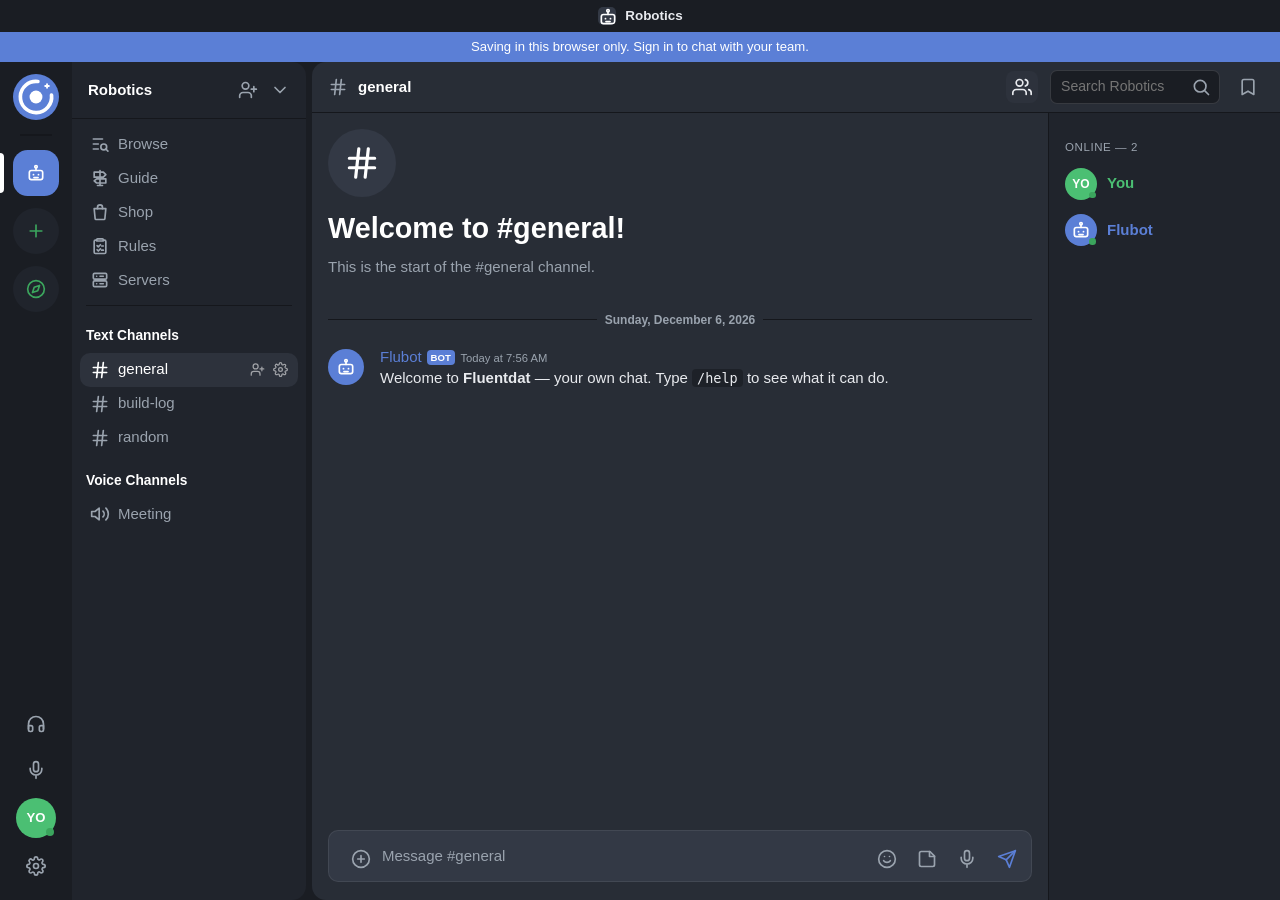
==== index.html @ 1d13f4a4 "Fluentdat: as many ways to sign in as you like (My Account → Ways to sign in: add or remove Discord " ====
<!doctype html>
<html lang="en">
<head>
  <meta charset="utf-8">
  <meta name="viewport" content="width=device-width, initial-scale=1, viewport-fit=cover">
  <title>Fluentdat</title>
  <link rel="icon" href="icons/favicon-32.png" sizes="32x32" type="image/png">
  <link rel="icon" href="icons/logo.svg" type="image/svg+xml">
  <link rel="apple-touch-icon" href="icons/apple-touch-icon.png">
  <meta name="theme-color" content="#1a1d23">
  <meta name="description" content="A chat app I am building, Discord style, on GitHub Pages.">
  <link rel="stylesheet" href="app.css?v=29c192dc">
</head>
<body>
  <button class="banner" id="banner"></button>
  <header class="titlebar" id="titlebar"></header>
  <div class="app" id="app">
    <div class="rail-col" id="rail-col"><nav class="rail" id="rail"></nav></div>
    <aside class="side">
      <div class="side-head" id="side-head">Robotics</div>
      <div class="side-body" id="side-body"></div>
      <div class="vpanel" id="vpanel" hidden></div>
      <div class="me" id="me-panel"></div>
    </aside>
    <section class="main">
      <header class="top" id="top"></header>
      <div class="dropzone" id="drop" hidden></div>
      <div class="main-body" id="main-body">
        <div class="main-col" id="main-col">
          <div class="call" id="call"></div>
          <div class="content" id="content"></div>
          <div class="composer" id="composer">
            <div class="mention-pop" id="mention-pop" hidden></div>
            <div class="format-bar" id="format-bar" hidden></div>
            <div class="reply-bar" id="reply-bar" hidden></div>
            <div class="attach-tray" id="attach-tray" hidden></div>
            <div class="rec-bar" id="rec-bar" hidden></div>
            <div class="box">
              <textarea id="input" rows="1" placeholder="Message"></textarea>
              <button class="tool" id="sticker-btn" title="Stickers &amp; emoji"></button>
              <button class="tool send" id="send-btn" title="Send"></button>
            </div>
          </div>
        </div>
      </div>
    </section>
    <aside class="members" id="members"></aside>
  </div>
  <div id="ring" hidden></div>
  <script type="importmap">{ "imports": {
    "./anim.js": "./anim.js?v=29c192dc",
    "./app.js": "./app.js?v=29c192dc",
    "./backend.js": "./backend.js?v=29c192dc",
    "./badges.js": "./badges.js?v=29c192dc",
    "./calls.js": "./calls.js?v=29c192dc",
    "./color.js": "./color.js?v=29c192dc",
    "./config.js": "./config.js?v=29c192dc",
    "./datbux.js": "./datbux.js?v=29c192dc",
    "./embeds.js": "./embeds.js?v=29c192dc",
    "./emoji-data.js": "./emoji-data.js?v=29c192dc",
    "./format.js": "./format.js?v=29c192dc",
    "./github.js": "./github.js?v=29c192dc",
    "./logo.js": "./logo.js?v=29c192dc",
    "./media.js": "./media.js?v=29c192dc",
    "./namestyle.js": "./namestyle.js?v=29c192dc",
    "./picker.js": "./picker.js?v=29c192dc",
    "./plates.js": "./plates.js?v=29c192dc",
    "./profilekit.js": "./profilekit.js?v=29c192dc",
    "./shop.js": "./shop.js?v=29c192dc",
    "./store.js": "./store.js?v=29c192dc",
    "./supabase.js": "./supabase.js?v=29c192dc",
    "./tags.js": "./tags.js?v=29c192dc",
    "./ui.js": "./ui.js?v=29c192dc"
  } }</script>
  <script type="module" src="app.js?v=29c192dc"></script>
</body>
</html>
---- app.css ----
/* Fluentdat's look: the whole app, and the Customize site (customize.html). Themes change the colours below. */
:root, :root[data-theme="dark"] {
  --rail: #1a1d23; --side: #20242c; --main: #282d36; --input: #333945; --hover: #2d323c;
  --text: #e8eaee; --muted: #9aa3ae; --bright: #ffffff; --accent: #5b7fd6; --accent-text: #fff; --line: #15171c;
}
:root[data-theme="midnight"] { --rail:#05070d; --side:#0a0e18; --main:#0e1320; --input:#182032; --hover:#141c2e; --text:#d7e0f2; --muted:#7d89a6; --bright:#fff; --accent:#6ea8ff; --accent-text:#05070d; --line:#04060b; }
:root[data-theme="ember"] { --rail:#1b1310; --side:#231915; --main:#2c201a; --input:#3a2a22; --hover:#332419; --text:#f3e6dd; --muted:#b59a89; --bright:#fff; --accent:#e8743b; --accent-text:#1b1310; --line:#140d0a; }
:root[data-theme="forest"] { --rail:#0f1713; --side:#15201a; --main:#1b2a21; --input:#26382c; --hover:#203128; --text:#e3efe6; --muted:#8fab98; --bright:#fff; --accent:#4bbf73; --accent-text:#0f1713; --line:#0a110d; }
/* edges made from the text colour, so menus, popouts and cards stand out on any theme (an all-black one too) */
:root { --edge: color-mix(in srgb, var(--text) 14%, transparent); --edge-soft: color-mix(in srgb, var(--text) 8%, transparent); }
:root[data-theme="light"] { --rail:#e4e7ec; --side:#eef1f5; --main:#fff; --input:#eef1f5; --hover:#e7ebf1; --text:#1b1f24; --muted:#5b6470; --bright:#000; --accent:#2f6fed; --accent-text:#fff; --line:#d3d8df; }

* { box-sizing: border-box; }
html, body { height: 100%; }
body { margin: 0; font: 15px/1.5 -apple-system, BlinkMacSystemFont, "Segoe UI", Roboto, sans-serif; background: var(--main); color: var(--text); display: flex; flex-direction: column; height: 100dvh; overflow: hidden; }
[hidden] { display: none !important; }
button { font: inherit; color: inherit; cursor: pointer; border: none; background: none; }
svg.ic { width: 20px; height: 20px; stroke: currentColor; fill: none; stroke-width: 2; stroke-linecap: round; stroke-linejoin: round; display: block; flex: none; }
.app { flex: 1; min-height: 0; display: grid; grid-template-columns: var(--cols, 72px 240px minmax(0, 1fr) 0px); grid-template-rows: minmax(0, 1fr); transition: grid-template-columns .15s ease; }
:root.resizing .app { transition: none; }

/* server rail */
.rail { background: var(--rail); display: flex; flex-direction: column; align-items: center; gap: var(--rail-gap, 12px); padding: 12px 0; overflow-y: auto; }
.rail::-webkit-scrollbar { width: 0; }
.srv { position: relative; width: var(--srv, 46px); height: var(--srv, 46px); border-radius: 15px; background: var(--side); display: grid; place-items: center; overflow: hidden; color: var(--text); font-weight: 700; transition: border-radius .15s, background .15s, color .15s; }
.srv:hover, .srv.on { border-radius: 14px; background: var(--accent); color: var(--accent-text); }
.srv img { width: 100%; height: 100%; object-fit: cover; }
.srv.add, .srv.home { color: var(--muted); background: var(--side); }
.srv.add:hover { background: var(--hover); color: var(--accent); border-radius: 15px; }
.rail hr { width: 32px; border: none; border-top: 2px solid var(--line); margin: 2px 0; }

/* sidebar */
.side { background: var(--side); display: flex; flex-direction: column; min-width: 0; min-height: 0; overflow: hidden; }
.side-head { padding: 14px 16px; font-weight: 700; color: var(--bright); border-bottom: 1px solid var(--line); display: flex; align-items: center; gap: 8px; cursor: default; min-height: var(--top-h, 51px); }
.side-head .drop { margin-left: auto; color: var(--muted); display: grid; place-items: center; }
.side-head.btn-like { cursor: pointer; }
.side-head.btn-like:hover { background: var(--hover); }
.side-body { flex: 1; overflow-y: auto; padding: 8px; }
.cat { font-size: .72rem; text-transform: uppercase; letter-spacing: .05em; color: var(--muted); padding: 14px 6px 4px; display: flex; align-items: center; gap: 3px; cursor: pointer; user-select: none; }
.cat .caret { transition: transform .12s; display: grid; place-items: center; }
.cat.collapsed .caret { transform: rotate(-90deg); }
.cat .nm { flex: 1; }
.cat .add { color: var(--muted); display: grid; place-items: center; opacity: 0; }
.cat:hover .add { opacity: 1; }
.cat .add:hover { color: var(--text); }
.cat .caret svg.ic, .cat .add svg.ic { width: 13px; height: 13px; }
.chan { width: 100%; min-height: var(--chan-h, 34px); text-align: left; padding: 4px 10px; border-radius: 8px; color: var(--muted); display: flex; align-items: center; gap: 8px; }
.chan:hover { background: var(--hover); color: var(--text); }
.chan.on { background: var(--hover); color: var(--bright); }
.chan .nm { flex: 1; min-width: 0; overflow: hidden; text-overflow: ellipsis; white-space: nowrap; }
.chan .x { opacity: 0; display: grid; place-items: center; }
.chan .x svg.ic { width: 15px; height: 15px; }
.chan:hover .x { opacity: .55; }  .chan .x:hover { opacity: 1; }

/* friends / DM list rows */
.nav-btn { width: 100%; min-height: calc(var(--chan-h, 34px) + 6px); text-align: left; padding: 6px 10px; border-radius: 8px; color: var(--muted); display: flex; align-items: center; gap: 10px; font-weight: 600; }
.nav-btn:hover { background: var(--hover); color: var(--text); }
.nav-btn.on { background: var(--hover); color: var(--bright); }
.dm-row { width: 100%; min-height: calc(var(--chan-h, 34px) + 12px); text-align: left; padding: 5px 8px; border-radius: 8px; color: var(--muted); display: flex; align-items: center; gap: 10px; }
.dm-row:hover { background: var(--hover); color: var(--text); }
.dm-row.on { background: var(--hover); color: var(--bright); }
.dm-row .who { flex: 1; min-width: 0; overflow: hidden; }
.dm-row .nm2 { font-weight: 600; white-space: nowrap; overflow: hidden; text-overflow: ellipsis; }

/* avatars + status */
.avatar { position: relative; width: 36px; height: 36px; border-radius: 50%; display: grid; place-items: center; color: #fff; font-weight: 700; flex: none; font-size: .82rem; overflow: visible; }
.avatar .fill { position: absolute; inset: 0; border-radius: 50%; display: grid; place-items: center; overflow: hidden; }
.avatar img { width: 100%; height: 100%; object-fit: cover; }
.dot { position: absolute; right: -2px; bottom: -2px; width: 13px; height: 13px; border-radius: 50%; border: 3px solid var(--side); }
.me .dot, .pop .dot { border-color: var(--rail); }
.dot.online { background: #3ba55d; } .dot.idle { background: #faa81a; } .dot.dnd { background: #ed4245; } .dot.offline, .dot.invisible { background: #747f8d; }

/* user panel */
.me { display: flex; align-items: center; gap: 10px; min-height: var(--panel-h, 54px); padding: 6px 12px; background: var(--rail); border-top: 1px solid var(--line); }
.me .avatar { cursor: pointer; }
.me .who { flex: 1; min-width: 0; }
.me .nm { font-weight: 600; white-space: nowrap; overflow: hidden; text-overflow: ellipsis; color: var(--bright); }
.me .st { font-size: .76rem; color: var(--muted); white-space: nowrap; overflow: hidden; text-overflow: ellipsis; }
.me .gear { color: var(--muted); padding: 6px; border-radius: 8px; }
.me .gear:hover { color: var(--text); background: var(--hover); }

/* main */
.main { display: flex; flex-direction: column; min-width: 0; min-height: 0; background: var(--main); }
/* (the member list as a card in the chat, Discord's way: the top bar runs across both; otherwise these two boxes don't count) */
.main-body, .main-col { display: contents; }
.app.joined .main-body { display: flex; flex: 1; min-height: 0; order: 1; }
.app.joined .main-col { display: flex; flex-direction: column; flex: 1; min-width: 0; min-height: 0; }
.app.joined #members { flex: none; width: var(--mem-w, 240px); margin: 8px 8px 8px 0; border-radius: 12px; background: var(--side); box-shadow: inset 0 0 0 1px var(--edge-soft);
  transition: width .15s ease, margin .15s ease; }
.app.joined.mem-left #members { margin: 8px 0 8px 8px; }
.app.joined #members.collapsed { width: 0; margin-left: 0; margin-right: 0; box-shadow: none; }
.top { height: var(--top-h, 51px); flex: none; display: flex; align-items: center; gap: 10px; padding: 0 16px; border-bottom: 1px solid var(--line); font-weight: 600; color: var(--bright); }
.top .hash { color: var(--muted); display: grid; place-items: center; }
.top .spacer { flex: 1; }
.top .act { color: var(--muted); padding: 7px; border-radius: 8px; display: grid; place-items: center; }
.top .act:hover, .top .act.on { color: var(--text); background: var(--hover); }
.content { flex: 1; min-height: 0; overflow-y: auto; }
.msgs { padding: 16px; display: flex; flex-direction: column; gap: 2px; min-height: 100%; }
.day { text-align: center; color: var(--muted); font-size: .78rem; margin: 10px 0; }
.msg { display: flex; gap: 12px; padding: 4px 8px; border-radius: 8px; }
.msg:hover { background: var(--hover); }
.msg.cont { padding-top: 0; padding-bottom: 0; }
.msg.cont .avatar { visibility: hidden; height: 0; }
.msg .avatar { cursor: pointer; margin-top: 2px; }
.msg .body { min-width: 0; }
.msg .meta { display: flex; align-items: baseline; gap: 8px; }
.msg .nm { font-weight: 600; color: var(--who, var(--bright)); cursor: pointer; }
:root[data-namehover="underline"] .msg .nm:hover { text-decoration: underline; }
.msg .tag { font-size: .6rem; background: var(--accent); color: var(--accent-text); border-radius: 4px; padding: 1px 4px; text-transform: uppercase; font-weight: 700; }
.msg .when { font-size: .7rem; color: var(--muted); }
.msg .text { white-space: pre-wrap; word-wrap: break-word; }
.msg .text code { background: #0004; padding: 1px 5px; border-radius: 4px; font-family: ui-monospace, Menlo, monospace; font-size: .9em; }
.msg .text.action { font-style: italic; color: var(--muted); }
.msg .sticker { font-size: 3.4rem; line-height: 1.1; margin-top: 2px; }
.msg .sticker img { max-width: 150px; max-height: 150px; border-radius: 12px; display: block; }

/* composer */
.composer { flex: none; padding: 6px 16px 18px; }
.box { background: var(--input); box-shadow: inset 0 0 0 1px var(--edge-soft); border-radius: 12px; display: flex; align-items: flex-end; padding: 4px 6px 4px 14px; gap: 2px; }
.box textarea { flex: 1; background: none; border: none; color: var(--text); resize: none; font: inherit; padding: 11px 0; max-height: 40dvh; outline: none; min-height: calc(var(--composer-h, 44px) - 8px); }
.box textarea::placeholder { color: var(--muted); }
.box .tool { padding: 9px; color: var(--muted); border-radius: 9px; display: grid; place-items: center; }
.box .tool:hover { color: var(--text); background: var(--hover); }
.box .tool.send { color: var(--accent); }
.box .tool.send:hover { color: var(--accent-text); background: var(--accent); }

/* member list */
.members { background: var(--side); overflow-y: auto; padding: 14px 8px; }
.mem-cat { font-size: .72rem; text-transform: uppercase; letter-spacing: .05em; color: var(--muted); padding: 12px 8px 4px; }
.mem { display: flex; align-items: center; gap: 10px; padding: 6px 8px; border-radius: 8px; cursor: pointer; width: 100%; }
.mem:hover { background: var(--hover); }
.mem .avatar { font-size: .75rem; }
.mem .nm { font-weight: 600; color: var(--who, var(--text)); white-space: nowrap; overflow: hidden; text-overflow: ellipsis; }
.mem.off { opacity: .45; }

/* friends page */
.friends { padding: 0; }
.ftabs { display: flex; gap: 6px; align-items: center; padding: 12px 16px; border-bottom: 1px solid var(--line); flex-wrap: wrap; }
.ftab { padding: 6px 12px; border-radius: 8px; color: var(--muted); font-weight: 600; }
.ftab:hover { background: var(--hover); color: var(--text); }
.ftab.on { background: var(--hover); color: var(--bright); }
.ftab.add { background: var(--accent); color: var(--accent-text); }
.fbody { padding: 16px; }
.fbody h4 { color: var(--muted); font-size: .76rem; text-transform: uppercase; letter-spacing: .05em; margin: 0 0 8px; }
.frow { display: flex; align-items: center; gap: 12px; padding: 10px 8px; border-top: 1px solid var(--line); }
.frow .nm { font-weight: 600; color: var(--bright); }
.frow .st2 { color: var(--muted); font-size: .82rem; }
.frow .acts { margin-left: auto; display: flex; gap: 8px; }
.frow .acts button { width: 38px; height: 38px; border-radius: 50%; background: var(--input); color: var(--text); display: grid; place-items: center; }
.frow .acts button:hover { background: var(--hover); color: var(--accent); }
.add-form { display: flex; gap: 10px; margin-top: 10px; }
.add-form input { flex: 1; background: var(--input); border: 1px solid var(--line); border-radius: 9px; padding: 11px 14px; color: var(--text); font: inherit; }
.empty-note { color: var(--muted); text-align: center; padding: 40px 16px; }

/* sticker picker */

/* dialogs */
.scrim { position: fixed; inset: 0; background: #0008; display: grid; place-items: center; z-index: 60; padding: 20px; }
.dialog { background: var(--side); border: 1px solid var(--edge); border-radius: 16px; padding: 24px; width: 100%; max-width: 460px; max-height: 88dvh; overflow-y: auto; }
.dialog.wide { max-width: 640px; }
.dialog h3 { margin: 0 0 16px; color: var(--bright); }
.field { margin-bottom: 14px; } .field label { display: block; font-size: .78rem; text-transform: uppercase; letter-spacing: .05em; color: var(--muted); margin-bottom: 6px; }
.field input, .field textarea { width: 100%; background: var(--input); border: 1px solid var(--line); border-radius: 9px; padding: 10px 12px; color: var(--text); font: inherit; }
.field textarea { resize: vertical; min-height: 54px; } .field textarea.code { font-family: ui-monospace, Menlo, monospace; font-size: .86rem; min-height: 120px; }
.avatar-edit { display: flex; align-items: center; gap: 14px; } .avatar-edit .avatar { width: 64px; height: 64px; font-size: 1.3rem; }
.swatches, .themes { display: flex; gap: 8px; flex-wrap: wrap; }
.swatches button { width: 32px; height: 32px; border-radius: 50%; border: 2px solid transparent; } .swatches button.on { border-color: var(--bright); }
.themes button { padding: 8px 12px; border-radius: 9px; background: var(--input); border: 1px solid var(--line); display: flex; align-items: center; gap: 8px; } .themes button.on { border-color: var(--accent); color: var(--bright); }
.swatch-dot { width: 16px; height: 16px; border-radius: 50%; border: 1px solid #0003; }
.dialog .row { display: flex; gap: 10px; justify-content: flex-end; margin-top: 20px; flex-wrap: wrap; }
.btn { padding: 9px 16px; border-radius: 9px; background: var(--input); } .btn:hover { background: var(--hover); }
.btn:not(.primary):not(.red):not(.green):not(.ghost) { box-shadow: inset 0 0 0 1px var(--edge-soft); }
.btn.primary { background: var(--accent); color: var(--accent-text); } .btn.ghost { color: var(--muted); } .btn.danger { color: #e5534b; }
.vars-grid { display: grid; grid-template-columns: repeat(auto-fill, minmax(150px, 1fr)); gap: 10px; }
.var-row { display: flex; align-items: center; gap: 8px; font-size: .82rem; } .var-row input[type=color] { width: 34px; height: 30px; padding: 0; border: none; background: none; border-radius: 6px; }
.var-row label { color: var(--muted); text-transform: none; letter-spacing: 0; margin: 0; }

/* profile card / account popout */
.pop { position: fixed; z-index: 40; width: 300px; background: var(--rail); border: 1px solid var(--edge); border-radius: 14px; overflow: hidden; box-shadow: 0 18px 50px #0009; }
.pop .banner-c { height: 60px; }
.pop .inner { padding: 0 16px 16px; margin-top: -30px; }
.pop .p-av .avatar { width: 74px; height: 74px; font-size: 1.5rem; }
.pop .p-av .avatar .fill { border: 5px solid var(--rail); }
.pop .pn { font-weight: 800; color: var(--bright); font-size: 1.2rem; margin-top: 10px; display: flex; align-items: center; gap: 6px; }
.pop .pr { color: var(--muted); font-size: .82rem; }
.pop .ab { margin-top: 10px; font-size: .88rem; white-space: pre-wrap; }
.pop .card { background: var(--side); border-radius: 10px; margin-top: 12px; overflow: hidden; box-shadow: inset 0 0 0 1px var(--edge-soft); }
.pop .card button { width: 100%; text-align: left; padding: 11px 14px; display: flex; align-items: center; gap: 10px; color: var(--text); }
.pop .card button:hover { background: var(--hover); }
.pop .card button svg.ic { width: 18px; height: 18px; color: var(--muted); }
.pop .card button .chev { margin-left: auto; color: var(--muted); }
.pop .card hr { border: none; border-top: 1px solid var(--line); margin: 0; }

.banner { display: flex; align-items: center; justify-content: center; min-height: var(--status-h, 30px); width: 100%; border: none; cursor: pointer; background: var(--accent); color: var(--accent-text); text-align: center; font-size: .82rem; padding: 2px 12px; flex: none; } .banner a { color: inherit; font-weight: 700; }

/* ---- settings (user + server) ---- */
.sx-backdrop { position: fixed; inset: 0; z-index: 45; background: rgba(0, 0, 0, .55); display: grid; place-items: center; padding: 24px; animation: sx-fade .15s ease; }
.sx { position: relative; width: min(1040px, max(74vw, 680px), 100%); height: min(780px, 88vh); background: var(--main); display: grid; grid-template-columns: 250px 1fr;
  border-radius: 14px; overflow: hidden; border: 1px solid var(--edge); box-shadow: 0 24px 80px rgba(0, 0, 0, .55); animation: sx-pop .18s ease; }
@keyframes sx-fade { from { opacity: 0; } }
@keyframes sx-pop { from { opacity: 0; transform: translateY(8px) scale(.98); } }
.sx-nav { background: var(--side); overflow-y: auto; padding: 18px 12px 20px; }
.sx-nav h4 { font-size: .7rem; text-transform: uppercase; letter-spacing: .06em; color: var(--muted); margin: 16px 10px 6px; }
.sx-nav button { width: 100%; text-align: left; padding: 8px 10px; border-radius: 8px; color: var(--muted); display: flex; align-items: center; gap: 9px; margin-bottom: 2px; }
.sx-nav button:hover { background: var(--hover); color: var(--text); }
.sx-nav button.on { background: var(--hover); color: var(--bright); font-weight: 600; }
.sx-nav button.danger { color: #e5534b; }
.sx-nav hr { border: none; border-top: 1px solid var(--line); margin: 10px 6px; }
.sx-me { display: flex; align-items: center; gap: 10px; padding: 4px 8px 14px; margin-bottom: 10px; border-bottom: 1px solid var(--line); }
.sx-me .who { min-width: 0; }
.sx-me b { display: block; color: var(--bright); white-space: nowrap; overflow: hidden; text-overflow: ellipsis; }
.sx-me .sx-edit { color: var(--muted); font-size: .8rem; cursor: pointer; display: inline-flex; align-items: center; gap: 4px; }
.sx-me .sx-edit:hover { color: var(--text); text-decoration: underline; }
.sx-body { overflow-y: auto; padding: 26px 64px 50px 34px; }
.sx-inner { max-width: 720px; }
.sx-body h2 { margin: 0 0 4px; color: var(--bright); font-size: 1.35rem; }
.sx-body .sub { color: var(--muted); margin: 0 0 24px; }
.sx-body h3 { font-size: .75rem; text-transform: uppercase; letter-spacing: .06em; color: var(--muted); margin: 28px 0 10px; }
.sx-close { position: absolute; top: 14px; right: 16px; z-index: 2; width: 34px; height: 34px; border-radius: 50%; border: 2px solid var(--muted); color: var(--muted); display: grid; place-items: center; background: var(--main); }
.sx-close:hover { background: var(--hover); color: var(--text); border-color: var(--text); }
.row2 { display: flex; align-items: center; gap: 14px; padding: 12px 0; border-bottom: 1px solid var(--line); }
.row2 .lbl { flex: 1; min-width: 0; }
.row2 .lbl b { display: block; color: var(--bright); font-weight: 600; }
.row2 .lbl span { color: var(--muted); font-size: .85rem; }
.row2 select, .row2 input[type=text], .row2 input[type=password] { background: var(--input); border: 1px solid var(--line); border-radius: 8px; padding: 8px 10px; color: var(--text); font: inherit; min-width: 160px; }
.row2 input[type=range] { width: 180px; }
.sw { width: 44px; height: 25px; border-radius: 13px; background: var(--input); position: relative; flex: none; transition: background .15s; }
.sw::after { content: ''; position: absolute; top: 3px; left: 3px; width: 19px; height: 19px; border-radius: 50%; background: #fff; transition: transform .15s; }
.sw.on { background: var(--accent); } .sw.on::after { transform: translateX(19px); }
.chip { display: inline-flex; align-items: center; gap: 6px; padding: 4px 10px; border-radius: 20px; font-size: .8rem; background: var(--input); color: var(--muted); }
.chip.good { background: #3ba55d22; color: #3ba55d; } .chip.bad { background: #ed424522; color: #ed4245; }
.sx-list { border: 1px solid var(--edge-soft); border-radius: 10px; overflow: hidden; }
.sx-list .it { display: flex; align-items: center; gap: 10px; padding: 10px 12px; border-bottom: 1px solid var(--line); }
.sx-list .it:last-child { border-bottom: none; }
.sx-list .it .nm3 { flex: 1; min-width: 0; overflow: hidden; text-overflow: ellipsis; white-space: nowrap; }
.sx-list .it button { color: var(--muted); padding: 5px; border-radius: 6px; display: grid; place-items: center; }
.sx-list .it button:hover { color: var(--text); background: var(--hover); }
.sx-list .it button.del:hover { color: #e5534b; }
.note-box { background: var(--input); border-radius: 10px; padding: 14px 16px; color: var(--muted); font-size: .88rem; line-height: 1.6; }
.note-box b, .note-box code { color: var(--text); }
.note-box code { background: #0003; padding: 1px 5px; border-radius: 4px; font-family: ui-monospace, Menlo, monospace; }
.note-box ol { margin: 8px 0 0; padding-left: 20px; } .note-box li { margin: 4px 0; }

/* ---- signing in (Discord, GitHub, email) ---- */
.dialog.sg { max-width: 420px; }
.sg-logo { display: block; width: 58px; height: 58px; margin: 2px auto 14px; border-radius: 15px; box-shadow: 0 6px 18px #0006; }
.dialog.sg .sg-logo + h3 { text-align: center; } .dialog.sg .sg-logo ~ .sg-sub { text-align: center; }
.about-head { display: flex; align-items: center; gap: 16px; } .about-head img { width: 64px; height: 64px; border-radius: 16px; flex: none; }
.about-head .sub { margin-bottom: 0; }
.sg .sg-sub { color: var(--muted); margin: -8px 0 18px; font-size: .9rem; }
.sg-btns { display: grid; gap: 10px; }
.sg-btn { display: flex; align-items: center; justify-content: center; gap: 10px; width: 100%; padding: 12px 16px; border-radius: 10px; font-weight: 600; font-size: .95rem; transition: filter .15s; }
.sg-btn:hover { filter: brightness(1.1); } .sg-btn:disabled { opacity: .7; cursor: default; }
.sg-btn.discord { background: #5865f2; color: #fff; }
.sg-btn.github { background: #24292f; color: #fff; border: 1px solid #ffffff1f; }
svg.brand { display: block; flex: none; }
.sg-or { display: flex; align-items: center; gap: 12px; color: var(--muted); font-size: .8rem; margin: 18px 0 12px; }
.sg-or::before, .sg-or::after { content: ''; flex: 1; border-top: 1px solid var(--line); }
.sg-row { display: flex; gap: 8px; }
.sg-row input { flex: 1; min-width: 0; background: var(--input); border: 1px solid var(--line); border-radius: 9px; padding: 10px 12px; color: var(--text); font: inherit; }
.sg-row .btn { flex: none; }
@media (max-width: 420px) { .sg-row { flex-wrap: wrap; } .sg-row input { flex-basis: 100%; } .sg-row .btn { flex: 1; } }
.sg-msg { color: #e5534b; font-size: .85rem; min-height: 1.2em; margin-top: 8px; }
.sg-mail { display: flex; gap: 12px; align-items: flex-start; background: var(--input); border-radius: 10px; padding: 14px; color: var(--text); line-height: 1.5; }
.sg-mail svg.ic { color: var(--accent); margin-top: 2px; }
.dialog .row .btn.ghost { display: inline-flex; align-items: center; gap: 6px; } .dialog .row .btn.ghost svg.ic { width: 16px; height: 16px; }

/* ---- roles, invites ---- */
.role-mark { display: inline-flex; vertical-align: -2px; margin-left: 5px; color: var(--muted); } .role-mark svg.ic { width: 13px; height: 13px; }
.chip.role.owner { background: #d6b23b22; color: #d6b23b; } .chip.role.admin { background: #5b7fd622; color: #7f9cf0; }
.sx-list .it .who2 { flex: 1; min-width: 0; }
.who2 .n { color: var(--bright); font-weight: 600; white-space: nowrap; overflow: hidden; text-overflow: ellipsis; }
.who2 .h { display: flex; align-items: center; gap: 6px; margin-top: 3px; color: var(--muted); font-size: .8rem; white-space: nowrap; overflow: hidden; text-overflow: ellipsis; }
.who2 .chip { padding: 1px 8px; font-size: .72rem; }
.sx-list .it .btn { padding: 6px 12px; color: var(--text); background: var(--input); display: inline-flex; font-size: .85rem; border-radius: 8px; }
.sx-list .it .btn:hover { background: var(--hover); }
.invite-box { display: flex; gap: 8px; margin-top: 16px; }
.invite-box input { flex: 1; min-width: 0; background: var(--input); border: 1px solid var(--accent); border-radius: 9px; padding: 10px 12px; color: var(--bright); font: inherit; font-family: ui-monospace, Menlo, monospace; font-size: .86rem; }
.invite-note { color: var(--muted); font-size: .84rem; margin-top: 8px; }
.pop .card button.danger, .pop .card button.danger svg.ic { color: #e5534b; }

/* ---- layout you can change (Settings → Layout). Every switch below really moves something. ---- */
:root { --rail-w: 72px; --side-w: 240px; --members-w: 232px; --avatar: 36px; --mem-av: 32px; --r: 10px; --msg-max: none; }
.members { width: auto; }
.msgs { max-width: var(--msg-max); }
.avatar { width: var(--avatar); height: var(--avatar); }
.mem .avatar { width: var(--mem-av); height: var(--mem-av); }
.top .act svg.ic { width: var(--ic-top, 20px); height: var(--ic-top, 20px); }
.box .tool svg.ic { width: var(--ic-composer, 20px); height: var(--ic-composer, 20px); }
.me .pbtn svg.ic { width: var(--ic-panel, 20px); height: var(--ic-panel, 20px); }

:root[data-rail="off"] .rail-col { display: none; }
:root[data-iconshape="round"] .srv, :root[data-iconshape="round"] .srv:hover, :root[data-iconshape="round"] .srv.on { border-radius: 50%; }
:root[data-iconshape="square"] .srv, :root[data-iconshape="square"] .srv:hover, :root[data-iconshape="square"] .srv.on { border-radius: 8px; }
:root[data-avatarshape="square"] .avatar, :root[data-avatarshape="square"] .avatar .fill { border-radius: 28%; }
:root[data-avatarshape="squircle"] .avatar, :root[data-avatarshape="squircle"] .avatar .fill { border-radius: 36%; }

:root[data-chanicons="off"] .chan > svg.ic { display: none; }
:root[data-cats="off"] .cat { display: none; }
:root[data-userpanel="off"] .me { display: none; }
:root[data-sidehead="off"] .side-head { display: none; }

:root[data-topbar="off"] .top { display: none; }
:root[data-callbtns="off"] #top .act[title="Join voice"], :root[data-callbtns="off"] #top .act[title="Start video"] { display: none; }
:root[data-avatars="off"] .msg .avatar { display: none; }
:root[data-avatars="off"] .msg { gap: 0; }
:root[data-timestamps="off"] .msg .when { display: none; }
:root[data-dividers="off"] .day { display: none; }
:root[data-banner="off"] .banner { display: none; }
:root:not([data-livebanner="on"]) .banner.calm { display: none; }      /* (all's well: only when asked for) */
:root[data-composer-sticker="off"] #sticker-btn { display: none; }
:root[data-composer-send="off"] #send-btn { display: none; }
:root[data-hover="off"] .msg:hover { background: none; }

:root[data-radius="sharp"] { --r: 2px; } :root[data-radius="round"] { --r: 18px; }
:root[data-radius] .chan, :root[data-radius] .dm-row, :root[data-radius] .nav-btn, :root[data-radius] .btn, :root[data-radius] .box, :root[data-radius] .msg, :root[data-radius] .mem { border-radius: var(--r); }
:root[data-uifont="serif"] body { font-family: "New York", Georgia, serif; }
:root[data-uifont="mono"] body { font-family: ui-monospace, Menlo, "SF Mono", monospace; }
:root[data-uifont="rounded"] body { font-family: ui-rounded, "SF Pro Rounded", "Nunito", -apple-system, sans-serif; }

/* preferences that actually change things */
:root[data-density="compact"] .msg { padding-top: 1px; padding-bottom: 1px; }
:root[data-density="compact"] .msg .avatar { width: 26px; height: 26px; font-size: .68rem; }
:root[data-density="compact"] .msgs { gap: 0; }
:root[data-motion="off"] *, :root[data-motion="off"] *::before, :root[data-motion="off"] *::after { transition: none !important; animation: none !important; }
:root[data-contrast="high"] { --muted: var(--text); }
:root[data-contrast="high"] .chan, :root[data-contrast="high"] .dm-row { border: 1px solid var(--line); }

/* ---- windows, buttons, menus ---- */
.btn.red { background: #da373c; color: #fff; } .btn.red:hover { background: #a12828; } .btn:disabled { opacity: .55; cursor: default; }
.btn.small { padding: 6px 12px; font-size: .86rem; display: inline-flex; align-items: center; gap: 6px; }
.btn.wide { width: 100%; display: flex; align-items: center; justify-content: center; gap: 8px; margin-top: 8px; }
.btn.ghost.danger { color: #e5534b; }
.btn-row { display: flex; gap: 8px; flex-wrap: wrap; align-items: center; }
.dlg-sub { color: var(--muted); margin: -8px 0 16px; font-size: .9rem; }
.dlg-text { margin: 0 0 6px; line-height: 1.5; }
.dialog .center, .dialog.center-title h3 { text-align: center; } .dialog p.center { text-align: center; }
.center-row { display: flex; justify-content: center; margin: 4px 0 18px; }
.with-prefix { display: flex; align-items: center; background: var(--input); border: 1px solid var(--line); border-radius: 9px; padding-left: 10px; color: var(--muted); }
.with-prefix > span { display: grid; place-items: center; }
.with-prefix input { border: none !important; background: none !important; flex: 1; min-width: 0; }
.hint { color: var(--muted); font-size: .84rem; margin: -4px 0 10px; } .muted { color: var(--muted); }
textarea.area, input.wide-in { width: 100%; background: var(--input); border: 1px solid var(--line); border-radius: 9px; padding: 10px 12px; color: var(--text); font: inherit; }
textarea.area { min-height: 84px; resize: vertical; }
.dialog .field select { width: 100%; background: var(--input); border: 1px solid var(--line); border-radius: 9px; padding: 9px 10px; color: var(--text); font: inherit; }
.dialog textarea { width: 100%; background: var(--input); border: 1px solid var(--line); border-radius: 9px; padding: 10px 12px; color: var(--text); font: inherit; min-height: 70px; resize: vertical; }
.ctx { position: fixed; z-index: 80; min-width: 200px; max-width: 280px; background: var(--rail); border: 1px solid var(--edge); border-radius: 10px; padding: 6px; box-shadow: 0 12px 34px #0009; }
.ctx button { width: 100%; display: flex; align-items: center; gap: 10px; padding: 8px 10px; border-radius: 6px; color: var(--text); text-align: left; font-size: .92rem; }
.ctx button:hover:not(:disabled) { background: var(--accent); color: var(--accent-text); }
.ctx button.danger { color: #f0605d; } .ctx button.danger:hover { background: #da373c; color: #fff; }
.ctx button:disabled { opacity: .5; cursor: default; }
.ctx .lbl { flex: 1; min-width: 0; } .ctx .lbl small { display: block; color: var(--muted); font-size: .76rem; }
.ctx button:hover .lbl small { color: inherit; opacity: .8; }
.ctx svg.ic { width: 16px; height: 16px; opacity: .85; }
.ctx hr { border: none; border-top: 1px solid var(--edge-soft); margin: 4px 6px; }
.ctx .dotc { width: 12px; height: 12px; border-radius: 50%; flex: none; }
.ctx .tick { width: 18px; height: 18px; border-radius: 5px; border: 2px solid var(--muted); display: grid; place-items: center; flex: none; }
.ctx .tick.on { background: var(--accent); border-color: var(--accent); color: var(--accent-text); } .ctx .tick svg.ic { width: 12px; height: 12px; }

/* ---- server rail extras, the banner header, channel hover buttons, DMs ---- */
.srv.discover { color: #3ba55d; } .srv.discover:hover, .srv.discover.on { background: #3ba55d; color: #fff; border-radius: 15px; }
.srv.add { color: #3ba55d; } .srv.add:hover { background: #3ba55d; color: #fff; }
.rail hr.after { display: none; }
.side-head .sh-row { display: flex; align-items: center; gap: 8px; width: 100%; min-width: 0; }
.side-head .sh-name { flex: 1; min-width: 0; overflow: hidden; text-overflow: ellipsis; white-space: nowrap; }
.side-head .sh-btn { color: var(--muted); padding: 4px; border-radius: 6px; display: grid; place-items: center; }
.side-head .sh-btn:hover { color: var(--text); background: #0003; }
.side-head .drop { margin-left: 0; }
.side-head.has-banner { position: relative; height: var(--banner-h, 136px); align-items: flex-start; padding: 12px 14px; background: var(--banner); border-bottom: none; isolation: isolate; }
.side-head.has-banner::before { content: ''; position: absolute; inset: 0; z-index: -1; background: linear-gradient(to bottom, #000a, #0000 55%); }
.side-head.has-banner .sh-name, .side-head.has-banner .drop, .side-head.has-banner .sh-btn { color: #fff; text-shadow: 0 1px 3px #000c; }
.side-head.has-banner.btn-like:hover { background: var(--banner); filter: brightness(1.06); }
.chan .ci { margin-left: 2px; }
.find-dm { width: 100%; text-align: left; background: var(--rail); color: var(--muted); border-radius: 7px; padding: 6px 10px; font-size: .86rem; font-weight: 500; }
.find-dm:hover { color: var(--text); }
.dm-cat .add { opacity: 1; }
.dm-row .sub2 { font-size: .74rem; color: var(--muted); white-space: nowrap; overflow: hidden; text-overflow: ellipsis; }

/* nameplates: a picture or gradient behind a row, faded so names stay readable */
.plated { position: relative; isolation: isolate; overflow: hidden; }
.plated::before { content: ''; position: absolute; inset: 0; z-index: -2; background: var(--plate); opacity: .7; }
.plated::after { content: ''; position: absolute; inset: 0; z-index: -1; background: linear-gradient(90deg, var(--side) 0%, #0000 75%); opacity: .7; }
.me.plated::after { background: linear-gradient(90deg, var(--rail) 10%, #0000 85%); }

/* user panel buttons */
.me .pbtn { color: var(--muted); padding: 6px; border-radius: 8px; display: grid; place-items: center; }
.me .pbtn:hover { color: var(--text); background: var(--hover); }
.me .pbtn.on { color: #f0605d; }
.me .who { cursor: pointer; }

/* top bar extras */
.top .ttl { white-space: nowrap; overflow: hidden; text-overflow: ellipsis; min-width: 0; }
.top .act { display: inline-flex; align-items: center; gap: 6px; }
.top .act .lbl { font-size: .82rem; font-weight: 500; }
.top-search { width: 200px; max-width: 40vw; background: var(--rail); border: 1px solid var(--line); border-radius: 7px; padding: 5px 10px; color: var(--text); font: inherit; font-size: .88rem; }

/* messages: the start of a conversation, search, pictures */
.start { padding: 24px 8px 10px; }
.start h2 { margin: 10px 0 2px; color: var(--bright); font-size: 1.8rem; }
.start p { color: var(--muted); margin: 6px 0 0; }
.start-ic { width: 68px; height: 68px; border-radius: 50%; background: var(--input); display: grid; place-items: center; color: var(--bright); }
.start-ic svg.ic { width: 38px; height: 38px; }
.start-handle { color: var(--text); font-size: 1.1rem; }
.start-acts { display: flex; align-items: center; gap: 12px; margin-top: 12px; }
.search-note { color: var(--muted); font-size: .82rem; padding: 6px 8px 10px; border-bottom: 1px solid var(--line); margin-bottom: 6px; }
.msg .sticker.photo img { max-width: min(420px, 100%); max-height: 360px; width: auto; height: auto; border-radius: 10px; }

/* member list rows */
.mem .who { min-width: 0; flex: 1; text-align: left; }
.mem-sub { font-size: .74rem; color: var(--muted); white-space: nowrap; overflow: hidden; text-overflow: ellipsis; }

/* the profile beside a DM */
.psec h4 { margin: 0 0 6px; font-size: .72rem; text-transform: uppercase; letter-spacing: .05em; color: var(--muted); }

/* the profile card */
.pop.prof .inner { padding-bottom: 14px; }
.pop .banner-c { height: 90px; }
.pop .inner { margin-top: -36px; }
.psec { margin-top: 12px; font-size: .88rem; }
.role-chips { display: flex; flex-wrap: wrap; gap: 6px; }
.rchip { display: inline-flex; align-items: center; gap: 5px; background: var(--side); border-radius: 6px; padding: 2px 8px; font-size: .78rem; color: var(--text); }
.rchip i { width: 10px; height: 10px; border-radius: 50%; display: inline-block; }
.rchip.add { padding: 3px 6px; color: var(--muted); } .rchip.add:hover { color: var(--text); }
.pmsg { margin-top: 14px; } .pmsg input { width: 100%; background: var(--side); border: 1px solid var(--edge-soft); border-radius: 8px; padding: 9px 11px; color: var(--text); font: inherit; font-size: .9rem; }
.pacts { display: flex; gap: 8px; margin-top: 8px; } .pacts .btn { background: var(--side); box-shadow: inset 0 0 0 1px var(--edge-soft); }
.pacts .btn.p-more.on { background: var(--hover); color: var(--bright); box-shadow: inset 0 0 0 1px var(--edge); }


/* create a server */
.dialog.create { max-width: 440px; }
.tpl-list { display: grid; gap: 8px; max-height: 46dvh; overflow-y: auto; }
.tpl { display: flex; align-items: center; gap: 12px; padding: 10px 14px; border: 1px solid var(--line); border-radius: 10px; background: var(--main); text-align: left; font-weight: 600; color: var(--bright); }
.tpl:hover { background: var(--hover); }
.tpl-ic { width: 40px; height: 40px; border-radius: 50%; background: var(--input); display: grid; place-items: center; color: var(--accent); flex: none; }
.tpl-nm { flex: 1; }
.tpl-head { font-size: .72rem; text-transform: uppercase; letter-spacing: .05em; color: var(--muted); font-weight: 700; margin: 8px 0 0; }
.create-foot { margin: 18px -24px -24px; padding: 16px 24px 20px; background: var(--rail); text-align: center; border-radius: 0 0 16px 16px; }
.create-foot h4 { margin: 0 0 4px; color: var(--bright); }
.up-circle { width: 84px; height: 84px; border-radius: 50%; border: 2px dashed var(--muted); color: var(--muted); display: grid; place-items: center; align-content: center; gap: 2px; font-size: .68rem; font-weight: 800; text-transform: uppercase; overflow: hidden; }
.up-circle:hover { color: var(--text); border-color: var(--text); }
.up-circle img { width: 100%; height: 100%; object-fit: cover; }
.kinds { display: grid; gap: 8px; }
.kind { display: flex; align-items: center; gap: 12px; padding: 10px 12px; border-radius: 9px; background: var(--input); text-align: left; color: var(--muted); }
.kind b { display: block; color: var(--bright); } .kind small { color: var(--muted); }
.kind > div { flex: 1; }
.kind .radio { width: 20px; height: 20px; border-radius: 50%; border: 2px solid var(--muted); flex: none; }
.kind.on { background: var(--hover); } .kind.on .radio { border: 6px solid var(--accent); }
.pick-q { width: 100%; background: var(--input); border: 1px solid var(--line); border-radius: 9px; padding: 10px 12px; color: var(--text); font: inherit; margin-bottom: 10px; }
.pick-list { display: grid; gap: 2px; max-height: 44dvh; overflow-y: auto; }
.pick { display: flex; align-items: center; gap: 10px; padding: 7px 8px; border-radius: 8px; text-align: left; }
.pick:hover { background: var(--hover); }
.pick .nm3 { flex: 1; font-weight: 600; color: var(--bright); }

/* Discover */
.disc { padding: 16px 20px 40px; }
.disc-hero { border-radius: 14px; padding: 46px 32px; background: linear-gradient(135deg, #1e2a78, #5b3ec8 60%, #1b8fbf); color: #fff; margin-bottom: 22px; }
.disc-hero h1 { margin: 0; font-size: clamp(1.4rem, 3.4vw, 2.3rem); font-weight: 900; letter-spacing: .01em; text-transform: uppercase; }
.disc-hero p { margin: 8px 0 18px; opacity: .85; }
.disc-search { display: flex; align-items: center; gap: 8px; background: #fff; color: #333; border-radius: 9px; padding: 0 12px; max-width: 520px; }
.disc-search input { flex: 1; border: none; outline: none; background: none; padding: 11px 0; font: inherit; color: #111; }
.disc-title { color: var(--bright); margin: 0 0 12px; }
.disc-grid { display: grid; grid-template-columns: repeat(auto-fill, minmax(240px, 1fr)); gap: 16px; }
.disc-grid > .empty-note { grid-column: 1 / -1; }
.dc { position: relative; background: var(--side); border-radius: 12px; overflow: hidden; display: flex; flex-direction: column; border: 1px solid var(--line); }
.dc:hover { box-shadow: 0 8px 26px #0007; }
.dc-banner { height: 112px; background-size: cover; }
.dc-icon { position: absolute; top: 80px; left: 14px; width: 54px; height: 54px; border-radius: 16px; background: var(--input); border: 4px solid var(--side); display: grid; place-items: center; overflow: hidden; color: var(--bright); font-weight: 800; }
.dc-icon img { width: 100%; height: 100%; object-fit: cover; }
.dc-body { padding: 30px 14px 14px; display: flex; flex-direction: column; flex: 1; }
.dc-name { font-weight: 800; color: var(--bright); }
.dc-desc { color: var(--muted); font-size: .86rem; margin: 4px 0 12px; flex: 1; display: -webkit-box; -webkit-line-clamp: 3; -webkit-box-orient: vertical; overflow: hidden; }
.dc-foot { display: flex; align-items: center; gap: 8px; font-size: .8rem; color: var(--muted); }
.dc-count i { display: inline-block; width: 8px; height: 8px; border-radius: 50%; background: var(--muted); margin-right: 5px; }

/* settings: two columns with a preview (server profile, your profile) */
.sv-prof { display: flex; flex-wrap: wrap; gap: 28px; align-items: flex-start; }
.sv-form { flex: 1 1 330px; min-width: 0; }
.sv-form h3:first-child { margin-top: 6px; }
.pv-col { flex: 0 1 260px; position: sticky; top: 0; display: grid; gap: 10px; }
.pv-label { font-size: .72rem; text-transform: uppercase; letter-spacing: .05em; color: var(--muted); font-weight: 700; margin-top: 6px; }
.pv-card { background: var(--side); border-radius: 12px; overflow: hidden; border: 1px solid var(--line); }
.pv-banner { height: 104px; }
.pv-body { position: relative; padding: 0 14px 14px; }
.pv-icon { width: 64px; height: 64px; border-radius: 18px; margin-top: -32px; background: var(--input); border: 5px solid var(--side); display: grid; place-items: center; overflow: hidden; color: var(--bright); font-weight: 800; }
.pv-icon img { width: 100%; height: 100%; object-fit: cover; }
.pv-av { margin-top: -34px; } .pv-av .avatar { border: 5px solid var(--side); border-radius: 50%; box-sizing: content-box; }
.pv-name { font-weight: 800; color: var(--bright); font-size: 1.1rem; margin-top: 6px; }
.pv-stats { display: flex; gap: 12px; font-size: .8rem; color: var(--muted); margin-top: 2px; }
.pv-stats i { display: inline-block; width: 8px; height: 8px; border-radius: 50%; background: var(--muted); margin-right: 5px; } .pv-stats i.on { background: #3ba55d; }
.pv-est { font-size: .8rem; color: var(--muted); }
.pv-desc { font-size: .86rem; margin-top: 8px; white-space: pre-wrap; color: var(--text); }
.pv-row { background: var(--side); border-radius: 10px; cursor: default; }
.grads { display: grid; grid-template-columns: repeat(6, 1fr); gap: 8px; max-width: 460px; }
.grad { aspect-ratio: 16 / 10; border-radius: 10px; border: 0; display: grid; place-items: center; color: var(--muted); background: var(--input); box-shadow: inset 0 0 0 1px var(--edge-soft); overflow: hidden; padding: 0; transition: transform .15s cubic-bezier(.2, .9, .3, 1.5), box-shadow .15s; }
.grad.flat { box-shadow: none; }
.grad.on { box-shadow: 0 0 0 2px var(--side), 0 0 0 4px var(--bright); }
.grad:hover { transform: scale(1.06); color: var(--text); }
.grad.up img { width: 100%; height: 100%; object-fit: cover; }
.sub-h { margin: 18px 0 8px; font-size: .8rem; color: var(--bright); }
.sx-list .it .sw { padding: 0; display: block; background: var(--input); border-radius: 13px; } .sx-list .it .sw.on { background: var(--accent); }
.sx-list .it .sw:hover { background: var(--input); } .sx-list .it .sw.on:hover { background: var(--accent); }
.sx-list .it .chip { display: inline-flex; align-items: center; gap: 4px; }
.btn-list .it { padding: 7px 12px; }
.role-list { display: flex; flex-wrap: wrap; gap: 8px; align-items: center; margin-bottom: 18px; }
.role-pill { display: inline-flex; align-items: center; gap: 7px; padding: 6px 12px; border-radius: 8px; background: var(--input); color: var(--text); font-weight: 600; }
.role-pill i { width: 12px; height: 12px; border-radius: 50%; } .role-pill small { color: var(--muted); font-weight: 500; }
.role-pill.on { background: var(--hover); box-shadow: 0 0 0 2px var(--accent); }
.role-edit { background: var(--side); border-radius: 12px; padding: 4px 16px 16px; }
.role-edit-head { display: flex; align-items: center; gap: 4px; } .role-edit-head h3 { margin: 16px 0 6px !important; }
.role-edit-head button { color: var(--muted); padding: 5px; border-radius: 6px; } .role-edit-head button:hover { background: var(--hover); color: var(--text); }
.rswatches { display: flex; flex-wrap: wrap; gap: 7px; align-items: center; }
.rswatch { width: 30px; height: 30px; border-radius: 6px; border: 2px solid transparent; display: grid; place-items: center; color: #fff; }
.rswatch.on { border-color: var(--bright); box-shadow: 0 0 0 2px var(--accent); }
.rswatches input[type=color] { width: 40px; height: 32px; border: none; background: none; padding: 0; cursor: pointer; }
.role-pv { display: flex; gap: 12px; align-items: center; background: var(--main); border-radius: 10px; padding: 12px; margin: 14px 0 4px; }
.role-pv .nm { font-weight: 700; }

/* ---- the layout studio: a mini screen of the whole app ---- */
.members.collapsed { padding: 0; overflow: hidden; }
.studio { margin: 6px 0 8px; }
.studio-tools { display: flex; flex-wrap: wrap; gap: 6px; align-items: center; margin-bottom: 8px; }
.seg { display: inline-flex; background: var(--input); border-radius: 9px; padding: 3px; gap: 2px; }
.seg button { padding: 5px 11px; border-radius: 7px; color: var(--muted); font-weight: 600; font-size: .82rem; }
.seg button.on { background: var(--hover); color: var(--bright); }
.studio-hint { color: var(--muted); font-size: .8rem; margin: 0 0 8px; min-height: 1.2em; }
.mini-wrap { display: flex; justify-content: center; }
.mini { position: relative; background: var(--main); border: 1px solid var(--line); border-radius: 10px; overflow: hidden; box-shadow: 0 12px 34px #0007; user-select: none; touch-action: none; font-size: 9px; line-height: 1.2; }
.mp { position: absolute; overflow: hidden; cursor: grab; }
.mp.sub { position: relative; flex: none; }
.mp:hover { box-shadow: inset 0 0 0 1px #ffffff40; }
.mp.sel { box-shadow: inset 0 0 0 2px var(--accent); z-index: 1; }
.mp.off { opacity: .55; background-image: repeating-linear-gradient(45deg, #ffffff1a 0 4px, transparent 4px 8px) !important; }
.mp.lifting { opacity: .35; }
.m-status { background: var(--accent); color: var(--accent-text); display: grid; place-items: center; }
.m-tag { font-size: 8px; opacity: .9; white-space: nowrap; }
.m-rail { background: var(--rail); padding-top: 6px; }
.m-side { background: var(--side); display: flex; flex-direction: column; }
.m-head { border-bottom: 1px solid var(--line); display: flex; align-items: flex-start; gap: 3px; padding: 4px 5px; color: var(--bright); font-weight: 700; }
.m-head.bannered { color: #fff; text-shadow: 0 1px 2px #000; }
.m-head:not(.bannered) { align-items: center; }
.m-name { flex: 1; min-width: 0; overflow: hidden; white-space: nowrap; text-overflow: ellipsis; }
.m-body { flex: 1 !important; padding: 3px; display: flex; flex-direction: column; gap: 1px; }
.m-cat { font-size: 7px; color: var(--muted); letter-spacing: .04em; padding: 4px 3px 2px; white-space: nowrap; display: flex; align-items: center; gap: 2px; }
.m-cat > span { flex: 1; min-width: 0; overflow: hidden; text-overflow: ellipsis; }
.m-chan { display: flex; align-items: center; gap: 3px; padding: 0 4px; border-radius: 3px; color: var(--muted); white-space: nowrap; overflow: hidden; flex: none; }
.m-chan.on { background: var(--hover); color: var(--bright); }
.m-chan span { flex: 1; min-width: 0; overflow: hidden; text-overflow: ellipsis; }
.m-dot { width: 9px; height: 9px; border-radius: 50%; background: var(--accent); flex: none; }
.m-panel { background: var(--rail); display: flex; align-items: center; padding: 0 4px; }
.m-main { display: flex; flex-direction: column; background: var(--main); }
.m-top { display: flex; align-items: center; gap: 3px; padding: 0 5px; border-bottom: 1px solid var(--line); color: var(--bright); font-weight: 700; }
.m-title { white-space: nowrap; min-width: 0; overflow: hidden; text-overflow: ellipsis; flex-shrink: 1; }
.m-top .m-bar, .m-panel .m-bar, .m-head .m-bar { flex: none; }
.m-panel .m-bar { flex: 1; min-width: 0; }
.m-content { flex: 1 !important; padding: 6px; display: flex; flex-direction: column; gap: 5px; justify-content: flex-end; }
.m-msg { display: flex; gap: 5px; align-items: flex-start; }
.m-av { border-radius: 50%; background: var(--accent); flex: none; display: block; }
.m-lines { flex: 1; display: grid; gap: 2px; }
.m-lines b, .m-lines span { display: block; border-radius: 2px; background: var(--muted); opacity: .35; }
.m-lines b { opacity: .7; background: var(--bright); }
.m-composer { padding: 3px 6px 6px; display: flex; flex-direction: column; justify-content: flex-end; }
.m-box { background: var(--input); border-radius: 5px; flex: 1; display: flex; align-items: flex-end; padding: 2px; min-height: 0; }
.m-members { background: var(--side); padding: 4px; display: flex; flex-direction: column; gap: 3px; }
.m-mem { display: flex; align-items: center; gap: 4px; padding: 2px; border-radius: 3px; }
.m-mem b { height: 5px; width: 55%; border-radius: 2px; background: var(--muted); opacity: .6; }
.m-dp { display: grid; grid-template-columns: 22px 1fr; align-items: center; gap: 3px 6px; }
.m-dp-banner { grid-column: 1 / -1; height: 26px; background: var(--accent); margin: -4px -4px 3px; }
.m-dp-av { grid-row: span 2; width: 22px; height: 22px; border-radius: 50%; background: var(--accent); display: block; }
.m-dp b, .m-dp span { height: 5px; border-radius: 2px; background: var(--muted); opacity: .6; width: 60%; display: block; }
.m-dp span { width: 40%; opacity: .35; }
/* the buttons in the mini screen (each one draggable) */
.m-bar { display: flex; align-items: center; gap: 2px; min-width: 0; }
.m-bar.vertical { flex-direction: column; gap: 3px; width: 100%; }
.m-bar.inbox { width: 100%; align-items: flex-end; }
.m-bar.inline { margin-left: auto; }
.m-bar.find { width: 100%; }
.mchip { display: inline-grid; place-items: center; width: calc(var(--chip, 10px) + 4px); height: calc(var(--chip, 10px) + 4px); border-radius: 3px; color: var(--muted); cursor: grab; flex: none; }
.mchip:hover { background: #ffffff1c; color: var(--bright); }
.mchip svg.ic { width: var(--chip, 10px); height: var(--chip, 10px); }
.mchip.na { opacity: .35; }
.mchip.lifting { opacity: .25; }
.m-rail .mchip { width: var(--chip); height: var(--chip); border-radius: 30%; background: var(--side); }
.m-rail .mchip svg.ic { width: 55%; height: 55%; }
.mchip.wide[data-chip="servers"] { height: auto; flex-direction: column; justify-content: center; gap: 3px; background: none; overflow: visible; }
.mchip.wide[data-chip="servers"] i { width: var(--chip); height: var(--chip); border-radius: 30%; background: var(--accent); display: block; opacity: .85; }
.mchip.wide[data-chip="servers"] i + i { opacity: .55; }
.mchip.wide { display: flex; align-items: center; justify-content: flex-start; min-width: 0; overflow: hidden; }
.mchip.wide[data-chip="input"] { flex: 1; width: auto; padding: 0 4px; color: var(--muted); }
.mchip.wide[data-chip="me"] { flex: 1 1 0; width: auto; gap: 3px; color: var(--bright); }
.mchip.wide[data-chip="me"] i { width: calc(var(--chip) + 2px); height: calc(var(--chip) + 2px); border-radius: 50%; background: var(--accent); display: block; flex: none; }
.mchip.wide[data-chip="findDM"] { flex: 1; width: auto; background: var(--rail); padding: 0 4px; height: 13px; }
.mchip em { font-style: normal; white-space: nowrap; overflow: hidden; text-overflow: ellipsis; }
/* resize handles */
.m-handle { position: absolute; z-index: 4; }
.m-handle.v { width: 12px; margin-left: -6px; cursor: ew-resize; }
.m-handle.h { height: 12px; margin-top: -6px; cursor: ns-resize; }
.m-handle::after { content: ''; position: absolute; background: var(--accent); opacity: 0; transition: opacity .12s; border-radius: 2px; }
.m-handle.v::after { left: 5px; top: 0; bottom: 0; width: 2px; }
.m-handle.h::after { top: 5px; left: 0; right: 0; height: 2px; }
.m-handle:hover::after, :root.resizing .m-handle::after { opacity: .9; }
.mini:hover .m-handle::after { opacity: .35; }
.m-handle.thin.h { height: 8px; margin-top: -4px; } .m-handle.thin.h::after { top: 3px; }
.m-grip { position: absolute; z-index: 5; width: 11px; height: 11px; margin: -6px 0 0 -6px; border-radius: 3px; background: var(--accent); border: 2px solid var(--main); cursor: nwse-resize; }
.m-drop { position: absolute; z-index: 6; background: var(--accent); border-radius: 2px; box-shadow: 0 0 0 1px #0006; pointer-events: none; }
.m-ghost { position: fixed !important; z-index: 95; pointer-events: none; opacity: .9; box-shadow: 0 10px 30px #000a; border-radius: 6px; }
/* the tray of hidden things, and the settings for what's selected */
.tray { margin-top: 10px; min-height: 42px; border: 1.5px dashed var(--line); border-radius: 10px; padding: 7px 8px; display: flex; flex-wrap: wrap; gap: 6px; align-items: center; color: var(--muted); font-size: .84rem; touch-action: none; }
.tray.over { border-color: var(--accent); background: #ffffff0a; }
.tray-lbl { margin-right: 4px; }
.tchip { width: auto; height: auto; display: inline-flex; gap: 6px; align-items: center; padding: 4px 9px; background: var(--input); color: var(--text); border-radius: 7px; --chip: 15px; }
.tchip.part { color: var(--bright); }
.insp { margin-top: 14px; background: var(--side); border-radius: 12px; padding: 4px 16px 12px; }
.insp-head { display: flex; align-items: baseline; gap: 10px; }
.insp-head h3 { margin: 14px 0 4px !important; color: var(--bright) !important; font-size: .95rem !important; text-transform: none !important; letter-spacing: 0 !important; }
.slide { display: flex; align-items: center; gap: 10px; } .slide input[type=range] { width: 170px; }
.slide .val { min-width: 48px; text-align: right; color: var(--bright); font-variant-numeric: tabular-nums; font-size: .86rem; }


/* ===== the rail: pills, counts, voice, unread DMs, name tags ===== */
.srv-wrap { position: relative; width: 100%; display: flex; justify-content: center; flex: none; }
.srv-wrap .pill { position: absolute; left: 0; top: 50%; width: 4px; height: 0; border-radius: 0 4px 4px 0; background: var(--bright); transform: translateY(-50%); transition: height .15s ease; }
.srv-wrap.unread .pill { height: 8px; } .srv-wrap:hover .pill { height: 20px; } .srv-wrap.on .pill { height: 40px; }
.srv-wrap .badge { position: absolute; bottom: -3px; right: calc(50% - var(--srv, 46px) / 2 - 5px); min-width: 18px; height: 18px; padding: 0 5px; border-radius: 9px; background: #f23f43; color: #fff; font-size: .7rem; font-weight: 800; display: grid; place-items: center; border: 3px solid var(--rail); box-sizing: content-box; pointer-events: none; }
.srv-wrap .vbadge { position: absolute; top: -3px; right: calc(50% - var(--srv, 46px) / 2 - 5px); width: 20px; height: 20px; border-radius: 50%; background: #23a55a; color: #fff; display: grid; place-items: center; border: 3px solid var(--rail); pointer-events: none; }
.srv-wrap .vbadge svg.ic { width: 11px; height: 11px; }
.srv.dmu { background: none; padding: 0; } .srv.dmu .avatar { width: 100%; height: 100%; } .srv.dmu .avatar .fill { font-size: 1rem; } .srv.dmu .dot { display: none; }
.tip { position: fixed; z-index: 90; background: #111214; color: #f2f3f5; border: 1px solid #ffffff1f; border-radius: 8px; padding: 8px 12px; font-size: .9rem; box-shadow: 0 8px 24px #0008; pointer-events: none; max-width: 260px; }
.tip::before { content: ''; position: absolute; left: -5px; top: 50%; margin-top: -5px; border: 5px solid transparent; border-left: 0; border-right-color: #111214; }
.tip b { display: block; font-weight: 700; }
.tip-voice { display: flex; align-items: center; gap: 6px; color: #b5bac1; font-size: .82rem; margin-top: 8px; } .tip-voice svg.ic { width: 14px; height: 14px; }
.tip-people { display: flex; gap: 4px; margin-top: 5px; flex-wrap: wrap; } .tip-people .avatar { font-size: .55rem; }

/* ===== channels: unread, pings, muted, the cog, voice people ===== */
.chan.unread { color: var(--bright); font-weight: 700; position: relative; }
.chan.unread::before { content: ''; position: absolute; left: -8px; top: 50%; width: 4px; height: 8px; margin-top: -4px; border-radius: 0 4px 4px 0; background: var(--bright); }
.chan.muted { opacity: .45; } .chan.muted:hover, .chan.muted.on { opacity: .8; }
.chan.joined { color: var(--bright); }
.mbadge { min-width: 18px; height: 18px; padding: 0 5px; border-radius: 9px; background: #f23f43; color: #fff; font-size: .7rem; font-weight: 800; display: inline-grid; place-items: center; flex: none; }
.chan .x.cs { margin-left: 0; }
.chan.on .x, .chan:hover .x { opacity: .55; }
.vmem { width: calc(100% - 24px); margin: 1px 0 1px 24px; display: flex; align-items: center; gap: 8px; padding: 3px 8px; border-radius: 6px; color: var(--muted); font-size: .88rem; text-align: left; }
.vmem:hover { background: var(--hover); color: var(--text); }
.vmem .avatar { box-shadow: 0 0 0 2px transparent; transition: box-shadow .1s; } .vmem.speaking .avatar { box-shadow: 0 0 0 2px #23a55a; }
.vmem .nm { flex: 1; min-width: 0; overflow: hidden; text-overflow: ellipsis; white-space: nowrap; }
.vmem .vic { display: grid; place-items: center; } .vmem .vic svg.ic { width: 14px; height: 14px; } .vmem .vic.red { color: #f23f43; }
.vmem .live { background: #f23f43; color: #fff; font-size: .6rem; font-weight: 800; border-radius: 4px; padding: 1px 5px; }
.nav-btn .grow, .grow { flex: 1; min-width: 0; }
.dm-row { position: relative; }
.dm-row.unread .nm2 { color: var(--bright); }
.dm-row .close { opacity: 0; color: var(--muted); display: grid; place-items: center; margin-left: auto; } .dm-row:hover .close { opacity: .7; } .dm-row .close:hover { opacity: 1; color: var(--text); }
.dm-row .sub2.good { color: #23a55a; }
.avatar.group-av .fill { color: #fff; }

/* ===== Voice Connected ===== */
.vpanel { background: var(--rail); border-top: 1px solid var(--line); padding: 8px 10px; display: grid; gap: 6px; }
.vp-top { display: flex; align-items: center; gap: 8px; }
.vp-what { flex: 1; min-width: 0; }
.vp-status { display: flex; align-items: center; gap: 6px; font-weight: 700; font-size: .86rem; color: #f0b232; } .vp-status.good { color: #23a55a; } .vp-status svg.ic { width: 15px; height: 15px; }
.vp-where { display: block; max-width: 100%; color: var(--muted); font-size: .76rem; white-space: nowrap; overflow: hidden; text-overflow: ellipsis; text-align: left; padding: 0; }
.vp-where:hover { color: var(--text); text-decoration: underline; }
.vp-row { display: flex; gap: 6px; }
.vp-btn { display: flex; align-items: center; justify-content: center; gap: 6px; padding: 6px 10px; border-radius: 8px; background: var(--side); color: var(--text); font-size: .82rem; font-weight: 600; }
.vp-btn:hover { background: var(--hover); } .vp-btn.wide { flex: 1; } .vp-btn.on { background: #23a55a; color: #fff; }
.vp-btn.hang { background: none; color: var(--muted); padding: 6px; } .vp-btn.hang:hover { color: #f23f43; background: var(--hover); }
.vp-warn { color: #f0b232; font-size: .76rem; }

/* ===== the top bar ===== */
.top .topic-sep { width: 1px; height: 22px; background: var(--line); flex: none; }
.top .topic { color: var(--muted); font-weight: 500; font-size: .86rem; white-space: nowrap; overflow: hidden; text-overflow: ellipsis; min-width: 0; flex: 0 1 auto; text-align: left; padding: 0; }
.top .topic:hover { color: var(--text); }
.top .ttl-edit { color: var(--bright); font-weight: 600; padding: 0; text-align: left; } .top .ttl-edit:hover { text-decoration: underline; }
.top .act.incall { color: #23a55a; }
.topic-full { line-height: 1.5; }

/* ===== messages ===== */
.msg { display: grid; grid-template-columns: var(--avatar, 36px) minmax(0, 1fr); column-gap: 12px; row-gap: 0; position: relative; }
.msg > .avatar { grid-column: 1; grid-row: 2; }
.msg > .body { grid-column: 2; grid-row: 2; }
.msg > .reply-line { grid-column: 1 / -1; grid-row: 1; }
:root[data-avatars="off"] .msg { grid-template-columns: minmax(0, 1fr); } :root[data-avatars="off"] .msg > .body { grid-column: 1; }
.msg.pinged { background: #f0b2321a; } .msg.pinged:hover { background: #f0b23226; }
.msg.sending .text, .msg.sending .atts { opacity: .55; }
.msg.flash { animation: flash 1.6s ease; } @keyframes flash { 0%, 40% { background: #5865f233; } }
.msg-tools { position: absolute; top: -14px; right: 14px; display: none; background: var(--side); border: 1px solid var(--edge); border-radius: 8px; box-shadow: 0 2px 10px #0004; z-index: 2; }
.msg:hover .msg-tools { display: flex; }
.msg-tools button { padding: 5px 7px; color: var(--muted); display: grid; place-items: center; } .msg-tools button:hover { color: var(--text); background: var(--hover); }
.reply-line { display: flex; align-items: center; gap: 5px; font-size: .82rem; color: var(--muted); margin: 2px 0 -2px calc(var(--avatar, 36px) / 2 + 2px); min-width: 0; cursor: pointer; }
.reply-line .rl-curve { width: 28px; height: 10px; border-left: 2px solid #4e5058; border-top: 2px solid #4e5058; border-top-left-radius: 6px; margin-top: 8px; flex: none; }
.reply-line .rl-name { color: var(--who, var(--text)); font-weight: 600; white-space: nowrap; }
.reply-line .rl-text { white-space: nowrap; overflow: hidden; text-overflow: ellipsis; min-width: 0; }
.reply-line:hover .rl-text { color: var(--text); } .reply-line .rl-gone { font-style: italic; }
.reply-line .avatar .dot { display: none; } .reply-line .avatar .fill { font-size: .45rem; }
.day { display: flex; align-items: center; gap: 8px; } .day::before, .day::after { content: ''; flex: 1; border-top: 1px solid var(--line); }
.newline { display: flex; align-items: center; margin: 8px 0; border-top: 1px solid #f23f43; height: 0; position: relative; }
.newline span { position: absolute; right: 0; top: -9px; background: #f23f43; color: #fff; font-size: .62rem; font-weight: 800; padding: 1px 5px; border-radius: 4px; }
.msg.system { grid-template-columns: var(--avatar, 36px) minmax(0, 1fr); align-items: center; color: var(--muted); }
.msg.system > .body { grid-row: 1; display: flex; align-items: center; gap: 8px; flex-wrap: wrap; }
.sys-ic { grid-row: 1; display: grid; place-items: center; color: #23a55a; } .sys-ic.live svg.ic { animation: pulse 1.2s ease infinite; }
.sys-text b { color: var(--bright); }
@keyframes pulse { 50% { opacity: .35; } }
.btn.green, .btn.small.green { background: #248046; color: #fff; } .btn.green:hover { background: #1a6334; }
.btn.green-outline { border: 1px solid #248046; color: var(--text); background: none; } .btn.green-outline:hover { background: #248046; color: #fff; }
.skeleton { display: grid; gap: 22px; padding: 18px 8px; }
.sk-row { display: flex; gap: 14px; } .sk-av { width: 40px; height: 40px; border-radius: 50%; background: var(--input); flex: none; }
.sk-lines { flex: 1; display: grid; gap: 8px; align-content: center; } .sk-lines i { display: block; height: 12px; border-radius: 6px; background: var(--input); animation: pulse 1.4s ease infinite; }
/* message text: Discord's markdown */
.msg .text .para { display: block; }
.msg .text.jumbo { font-size: 2.6rem; line-height: 1.2; }
.msg .text blockquote { margin: 2px 0; padding: 0 0 0 12px; border-left: 4px solid #4e5058; white-space: pre-wrap; }
.msg .text .h1 { display: block; font-size: 1.5em; font-weight: 800; color: var(--bright); margin: 6px 0 2px; line-height: 1.25; }
.msg .text .h2 { display: block; font-size: 1.25em; font-weight: 800; color: var(--bright); margin: 6px 0 2px; }
.msg .text .h3 { display: block; font-size: 1.05em; font-weight: 800; color: var(--bright); margin: 4px 0 2px; }
.msg .text .subtext { display: block; font-size: .78em; color: var(--muted); }
.msg .text ul, .msg .text ol { margin: 2px 0; padding-left: 22px; white-space: normal; }
.msg .text pre.codeblock { background: #1e1f22; border: 1px solid #0003; border-radius: 6px; padding: 8px 10px; margin: 4px 0; overflow-x: auto; white-space: pre; font-size: .86em; }
.msg .text pre.codeblock code { background: none; padding: 0; }
.msg .text a.link, .topic-full a.link { color: #00a8fc; text-decoration: none; word-break: break-word; } .msg .text a.link:hover { text-decoration: underline; }
.spoiler { background: #1e1f22; color: transparent; border-radius: 4px; padding: 0 2px; cursor: pointer; }
.spoiler * { visibility: hidden; } .spoiler.shown { background: #ffffff1a; color: inherit; cursor: auto; } .spoiler.shown * { visibility: visible; }
.mention { background: #5865f24d; color: #c9cdfb; border-radius: 3px; padding: 0 2px; font-weight: 500; cursor: pointer; }
.mention:hover { background: #5865f2; color: #fff; } .mention.all { cursor: default; }
/* attachments */
.atts { display: grid; gap: 6px; margin-top: 4px; max-width: 520px; }
.pics { display: grid; gap: 4px; } .pics.n2, .pics.n3, .pics.n4 { grid-template-columns: 1fr 1fr; }
.pic { padding: 0; border-radius: 8px; overflow: hidden; background: var(--input); display: block; max-width: 100%; }
.pic img { display: block; max-width: 100%; max-height: 350px; width: auto; height: auto; object-fit: cover; }
.pics.n2 .pic img, .pics.n3 .pic img, .pics.n4 .pic img { width: 100%; height: 180px; }
.pic.broken { min-height: 60px; } .pic.broken::after { content: 'Couldn’t load this picture'; color: var(--muted); font-size: .8rem; padding: 10px; display: block; }
.vid video { display: block; max-width: 100%; max-height: 360px; border-radius: 8px; background: #000; }
.filecard { display: flex; align-items: center; gap: 10px; background: var(--side); border: 1px solid var(--line); border-radius: 8px; padding: 10px 12px; max-width: 420px; }
.fc-ic { color: #00a8fc; display: grid; place-items: center; } .fc-what { flex: 1; min-width: 0; }
.fc-name { color: #00a8fc; padding: 0; font-weight: 500; text-align: left; max-width: 100%; white-space: nowrap; overflow: hidden; text-overflow: ellipsis; display: block; } .fc-name:hover { text-decoration: underline; }
.fc-size { color: var(--muted); font-size: .76rem; } .fc-dl { color: var(--muted); padding: 6px; border-radius: 6px; display: grid; place-items: center; } .fc-dl:hover { color: var(--text); background: var(--hover); }
.voice { display: flex; align-items: center; gap: 10px; background: var(--side); border: 1px solid var(--line); border-radius: 22px; padding: 6px 12px 6px 6px; width: min(360px, 100%); }
.vplay { width: 32px; height: 32px; border-radius: 50%; background: #5865f2; color: #fff; display: grid; place-items: center; flex: none; } .vplay:hover { background: #4752c4; }
.vwave { flex: 1; height: 28px; display: flex; align-items: center; gap: 2px; cursor: pointer; min-width: 0; }
.vwave i { flex: 1; min-width: 2px; border-radius: 2px; background: #80848e; } .vwave i.past { background: #5865f2; }
.vt { color: var(--muted); font-size: .78rem; font-variant-numeric: tabular-nums; min-width: 34px; text-align: right; }
.vspeed { color: var(--muted); font-size: .72rem; font-weight: 700; padding: 2px 6px; border-radius: 6px; } .vspeed:hover { background: var(--hover); color: var(--text); }
.voice.broken { opacity: .6; }
/* link previews */
.embeds { display: grid; gap: 6px; margin-top: 4px; }
.embed { max-width: 432px; background: #2b2d31; border-left: 4px solid #1e1f22; border-radius: 4px; padding: 10px 14px 14px 12px; display: grid; gap: 6px; }
:root[data-theme="light"] .embed { background: #f2f3f5; }
.em-provider { font-size: .76rem; color: var(--muted); } .em-author { font-size: .84rem; color: var(--bright); font-weight: 600; text-decoration: none; }
.em-title { color: #00a8fc; font-weight: 700; text-decoration: none; } .em-title:hover { text-decoration: underline; }
.em-desc { font-size: .88rem; white-space: pre-wrap; }
.em-img img { display: block; width: 100%; border-radius: 6px; margin-top: 4px; }
.embed.yt { border-left-color: #f23f43; } .embed.gh { border-left-color: #6e7681; }
.em-video { position: relative; padding: 0; border-radius: 6px; overflow: hidden; display: block; margin-top: 4px; }
.em-video img { display: block; width: 100%; aspect-ratio: 16 / 9; object-fit: cover; }
.em-playbtn { position: absolute; left: 50%; top: 50%; transform: translate(-50%, -50%); width: 56px; height: 56px; border-radius: 50%; background: #000a; color: #fff; display: grid; place-items: center; }
.em-video:hover .em-playbtn { background: #f23f43; }
.em-frame { width: 100%; aspect-ratio: 16 / 9; border: 0; border-radius: 6px; margin-top: 4px; }
.embed.invite { padding: 0; border-left: 0; border-radius: 14px; overflow: hidden; background: #2b2d31; border: 1px solid #ffffff14; max-width: 400px; gap: 0; position: relative; }
:root[data-theme="light"] .embed.invite { background: #f2f3f5; border-color: #0001; }
.inv-banner { height: 96px; background-size: cover; background-position: center; }
.inv-icon { position: absolute; left: 16px; top: 52px; width: 76px; height: 76px; border-radius: 22px; border: 5px solid #2b2d31; background: var(--input); display: grid; place-items: center; overflow: hidden; font-weight: 800; font-size: 1.4rem; color: var(--bright); }
:root[data-theme="light"] .inv-icon { border-color: #f2f3f5; }
.inv-icon img { width: 100%; height: 100%; object-fit: cover; } .inv-icon.empty { position: static; border: 0; width: 50px; height: 50px; border-radius: 14px; color: var(--muted); }
.inv-body { padding: 42px 18px 16px; display: grid; gap: 4px; }
.inv-name { font-size: 1.2rem; font-weight: 800; color: var(--bright); }
.inv-counts { display: flex; gap: 12px; color: var(--muted); font-size: .9rem; } .inv-counts i { display: inline-block; width: 8px; height: 8px; border-radius: 50%; background: #80848e; margin-right: 6px; } .inv-counts i.on { background: #23a55a; }
.inv-est { color: var(--muted); font-size: .88rem; } .inv-desc { margin-top: 6px; font-size: .9rem; color: var(--text); }
.inv-join { margin-top: 12px; background: #248046; color: #fff; font-weight: 600; width: 100%; } .inv-join:hover { background: #1a6334; } .inv-join.joined { background: var(--input); color: var(--text); }
.embed.invite .inv-h { padding: 14px 16px 0; color: var(--muted); font-size: .76rem; font-weight: 700; text-transform: uppercase; letter-spacing: .03em; }
.embed.invite.bad { padding-bottom: 14px; } .inv-none { display: flex; align-items: center; gap: 12px; padding: 10px 16px 0; } .embed.invite.bad .inv-join { margin: 12px 16px 0; width: auto; }
.lightbox { position: fixed; inset: 0; z-index: 95; background: #000d; display: grid; place-items: center; padding: 30px; }
.lightbox img { max-width: 92vw; max-height: 82vh; border-radius: 6px; box-shadow: 0 10px 40px #000a; }
.lb-bar { position: fixed; bottom: 18px; left: 50%; transform: translateX(-50%); display: flex; gap: 16px; }
.lb-bar a, .lb-bar button { color: #ddd; font-size: .9rem; text-decoration: none; } .lb-bar a:hover, .lb-bar button:hover { color: #fff; text-decoration: underline; }

/* ===== the message box: replying, attachments, @people, formatting, recording ===== */
.composer { position: relative; }
.reply-bar { display: flex; align-items: center; gap: 8px; background: var(--side); border-radius: 12px 12px 0 0; padding: 8px 14px; color: var(--muted); font-size: .86rem; }
.reply-bar b { color: var(--bright); } .reply-bar button { color: var(--muted); display: grid; place-items: center; } .reply-bar button:hover { color: var(--text); }
.attach-tray { display: flex; gap: 12px; overflow-x: auto; background: var(--input); border-radius: 12px 12px 0 0; padding: 14px 14px 8px; border-bottom: 1px solid var(--line); }
.reply-bar + .attach-tray { border-radius: 0; }
.composer.has-top .box { border-top-left-radius: 0; border-top-right-radius: 0; }
.pend { position: relative; width: 176px; flex: none; background: var(--side); border-radius: 8px; padding: 8px; display: grid; gap: 4px; }
.pend-pic { height: 124px; border-radius: 6px; overflow: hidden; display: grid; place-items: center; background: var(--rail); color: var(--muted); }
.pend-pic img { width: 100%; height: 100%; object-fit: cover; }
.pend-name { font-size: .82rem; color: var(--text); white-space: nowrap; overflow: hidden; text-overflow: ellipsis; } .pend-size { font-size: .72rem; color: var(--muted); }
.pend-x { position: absolute; top: -8px; right: -8px; width: 30px; height: 30px; border-radius: 8px; background: var(--side); border: 1px solid var(--line); color: #f23f43; display: grid; place-items: center; box-shadow: 0 2px 8px #0005; }
.pend-x:hover { background: #f23f43; color: #fff; }
.pend-prog { height: 4px; border-radius: 2px; background: var(--rail); overflow: hidden; } .pend-prog i { display: block; height: 100%; background: #5865f2; transition: width .15s; }
.mention-pop { position: absolute; left: 16px; right: 16px; bottom: calc(100% - 4px); background: var(--side); border: 1px solid var(--edge); border-radius: 10px; padding: 6px; box-shadow: 0 -8px 30px #0006; z-index: 12; max-height: 320px; overflow-y: auto; }
.mp-head { font-size: .7rem; font-weight: 800; text-transform: uppercase; letter-spacing: .04em; color: var(--muted); padding: 4px 8px 6px; }
.mp-row { width: 100%; display: flex; align-items: center; gap: 10px; padding: 6px 8px; border-radius: 6px; text-align: left; color: var(--text); }
.mp-row.on { background: var(--hover); } .mp-row .avatar .dot { display: none; }
.mp-name { font-weight: 600; } .mp-sub { margin-left: auto; color: var(--muted); font-size: .8rem; white-space: nowrap; overflow: hidden; text-overflow: ellipsis; max-width: 60%; }
.mp-at { width: 24px; height: 24px; border-radius: 50%; background: var(--input); display: grid; place-items: center; font-weight: 800; color: var(--muted); }
.format-bar { position: absolute; left: 16px; bottom: calc(100% + 2px); display: flex; gap: 2px; background: var(--rail); border: 1px solid var(--line); border-radius: 8px; padding: 3px; box-shadow: 0 6px 20px #0006; z-index: 11; }
.format-bar button { width: 32px; height: 30px; border-radius: 6px; color: var(--muted); display: grid; place-items: center; } .format-bar button:hover { background: var(--hover); color: var(--text); }
.rec-bar { display: flex; align-items: center; gap: 12px; background: var(--input); border-radius: 12px; padding: 8px 10px; min-height: var(--composer-h, 44px); }
.composer.recording .box { display: none; }
.composer.locked .box { cursor: not-allowed; opacity: .75; }
.composer.locked .box textarea { cursor: not-allowed; } .composer.locked .box textarea::placeholder { color: var(--muted); }
.rec-x { color: var(--muted); padding: 6px; border-radius: 8px; display: grid; place-items: center; } .rec-x:hover { color: #f23f43; background: var(--hover); }
.rec-dot { width: 10px; height: 10px; border-radius: 50%; background: #f23f43; animation: pulse 1s ease infinite; flex: none; }
.rec-time { font-variant-numeric: tabular-nums; color: var(--bright); font-weight: 600; min-width: 40px; }
.rec-wave { flex: 1; height: 30px; display: flex; align-items: center; gap: 2px; overflow: hidden; justify-content: flex-end; }
.rec-wave i { width: 3px; flex: none; border-radius: 2px; background: #5865f2; }
.rec-send { background: #5865f2; color: #fff; border-radius: 50%; width: 36px; height: 36px; display: grid; place-items: center; } .rec-send:hover { background: #4752c4; }
.dropzone { position: absolute; inset: 0; z-index: 30; background: #5865f2d9; display: grid; place-items: center; padding: 30px; pointer-events: none; }
.main { position: relative; }
.drop-card { text-align: center; color: #fff; border: 2px dashed #fffa; border-radius: 16px; padding: 36px 44px; }
.drop-card h3 { margin: 10px 0 4px; font-size: 1.3rem; } .drop-card p { margin: 0; opacity: .85; } .drop-ic { display: grid; place-items: center; }

/* ===== calls ===== */
.call { display: none; background: #000; border-bottom: 1px solid var(--line); padding: 14px; flex: none; max-height: 60%; overflow: auto; }
.call.on { display: grid; gap: 12px; } .call.big { flex: 1 1 50%; max-height: none; min-height: 45%; align-content: center; }
.call-grid { display: grid; gap: 10px; grid-template-columns: repeat(auto-fit, minmax(min(100%, 220px), 1fr)); justify-content: center; }
.call-grid[data-n="1"] { grid-template-columns: minmax(0, 520px); } .call-grid[data-n="2"] { grid-template-columns: repeat(2, minmax(0, 460px)); }
.tile { position: relative; aspect-ratio: 16 / 9; background: #232428; border-radius: 10px; overflow: hidden; display: grid; place-items: center; box-shadow: 0 0 0 0 #23a55a; transition: box-shadow .12s; }
.tile.speaking { box-shadow: 0 0 0 3px #23a55a; }
.tile video { position: absolute; inset: 0; width: 100%; height: 100%; object-fit: cover; display: none; }
.tile.has-video video { display: block; } .tile.has-video .tile-av { display: none; }
.tile.mirror video { transform: scaleX(-1); } .tile.screen video { object-fit: contain; background: #000; }
.tile .avatar .dot { display: none; }
.tile.waiting .tile-av { animation: pulse 1.6s ease infinite; }
.tile-name { position: absolute; left: 8px; bottom: 8px; display: flex; align-items: center; gap: 4px; background: #000a; color: #fff; font-size: .78rem; font-weight: 600; padding: 3px 8px; border-radius: 6px; max-width: calc(100% - 16px); white-space: nowrap; overflow: hidden; text-overflow: ellipsis; }
.tile-name svg.ic { width: 14px; height: 14px; color: #f23f43; }
.call-ctrls { display: flex; gap: 12px; justify-content: center; }
.cbtn { width: 50px; height: 50px; border-radius: 50%; background: #2b2d31; color: #fff; display: grid; place-items: center; }
.cbtn:hover { background: #3a3c42; } .cbtn.on { background: #fff; color: #000; } .cbtn.off { background: #f23f43; color: #fff; }
.cbtn.leave { background: #f23f43; width: 64px; border-radius: 25px; } .cbtn.leave:hover { background: #c83235; }
.call.prompt { place-items: center; }
.vc-prompt { text-align: center; color: #dbdee1; padding: 24px 10px; }
.vc-prompt h3 { margin: 10px 0 2px; font-size: 1.4rem; color: #fff; } .vc-prompt p { margin: 0 0 14px; color: #949ba4; }
.vc-ic { width: 72px; height: 72px; border-radius: 50%; background: #2b2d31; display: grid; place-items: center; margin: 0 auto; }
.vc-ppl { display: flex; gap: 8px; justify-content: center; margin-bottom: 16px; } .vc-ppl .dot { display: none; }
#ring { position: fixed; top: 64px; left: 50%; transform: translateX(-50%); z-index: 92; }
.ring-card { width: 260px; background: #111214; border-radius: 14px; padding: 22px 18px 18px; text-align: center; color: #f2f3f5; box-shadow: 0 18px 50px #000b; animation: sx-pop .2s ease; }
.ring-av { display: grid; place-items: center; } .ring-av .avatar { border-radius: 50%; animation: ringpulse 1.6s ease infinite; } .ring-av .dot { display: none; }
@keyframes ringpulse { 0% { box-shadow: 0 0 0 0 #23a55a99; } 70% { box-shadow: 0 0 0 16px #23a55a00; } }
.ring-name { font-size: 1.15rem; font-weight: 800; margin-top: 12px; } .ring-sub { color: #b5bac1; font-size: .88rem; margin-top: 2px; }
.ring-acts { display: flex; gap: 14px; justify-content: center; margin-top: 18px; }
.ring-btn { width: 52px; height: 52px; border-radius: 50%; display: grid; place-items: center; color: #fff; } .ring-btn.yes { background: #23a55a; } .ring-btn.no { background: #f23f43; }
.ring-btn:hover { filter: brightness(1.12); }

/* ===== friends ===== */
.ftabs .ft-title { display: flex; align-items: center; gap: 8px; font-weight: 700; color: var(--bright); padding-right: 4px; }
.ftabs .ft-sep { width: 1px; height: 24px; background: var(--line); margin: 0 6px; }
.ftab { display: inline-flex; align-items: center; gap: 6px; }
.f-search { width: 100%; background: var(--rail); border: 1px solid var(--line); border-radius: 8px; padding: 8px 12px; color: var(--text); font: inherit; margin-bottom: 14px; }
.frow { cursor: pointer; border-radius: 8px; border-top: 1px solid var(--line); }
.frow:hover { background: var(--hover); border-top-color: transparent; }
.frow .handle { color: var(--muted); font-weight: 500; display: none; } .frow:hover .handle, .frow .handle.show { display: inline; }
.frow .acts button.ok:hover { color: #23a55a; } .frow .acts button.no:hover { color: #f23f43; }
.f-big { font-size: 1rem !important; color: var(--bright) !important; text-transform: none !important; letter-spacing: 0 !important; }
.f-hint { color: var(--muted); margin: 4px 0 12px; font-size: .9rem; }
.add-form.big { background: var(--rail); border: 1px solid var(--line); border-radius: 10px; padding: 6px 6px 6px 4px; align-items: center; }
.add-form.big input { border: none; background: none; } .add-form.big input:focus { outline: none; }
.add-form.big:focus-within { border-color: #00a8fc; } .add-form.good { border-color: #23a55a !important; } .add-form.bad { border-color: #f23f43 !important; }
.f-note { font-size: .86rem; margin-top: 8px; min-height: 1.2em; } .f-note.good { color: #23a55a; } .f-note.bad { color: #f23f43; }
.pick { position: relative; } .pick .tick { width: 20px; height: 20px; border-radius: 5px; border: 2px solid var(--muted); margin-left: auto; display: grid; place-items: center; flex: none; }
.pick .tick.on { background: #5865f2; border-color: #5865f2; color: #fff; } .pick .tick svg.ic { width: 13px; height: 13px; }
.pick.on { background: var(--hover); }
.pick.static { cursor: default; } .pick.static .btn { margin-left: auto; }
.empty-note.small { padding: 18px 10px; }
.invite-dlg .pick-list { max-height: 260px; }
.invite-note a { color: #00a8fc; }
.btn.small.wide { width: 100%; justify-content: center; }

/* phone */
.top .menu { display: none; padding: 6px; color: var(--muted); }
@media (max-width: 720px) {
  .sx-backdrop { padding: 0; }
  .sx { width: 100%; height: 100%; border-radius: 0; border: none; grid-template-columns: 1fr; grid-template-rows: auto 1fr; }
  .sx-nav { padding: 52px 12px 10px; display: flex; gap: 6px; overflow-x: auto; border-bottom: 1px solid var(--line); }
  .sx-nav h4, .sx-nav hr, .sx-nav .sx-me, .sx-nav input { display: none; }
  .sx-nav button { width: auto; white-space: nowrap; margin: 0; }
  .sx-body { padding: 18px 18px 60px; }
  .sx-close { top: 12px; right: 14px; width: 34px; height: 34px; }
}
/* ===== chat, Discord's way: groups 17px apart, 1.375 line height, a 40px avatar, the time in the gutter on hover ===== */
.msgs { gap: 0; padding: 0 0 24px; }
.msgs > .start { padding: 16px 16px 8px; }
.msgs > .day { margin: 24px 16px 8px; font-size: .75rem; font-weight: 600; }
.msgs > .newline { margin: 8px 16px 8px 16px; }
.msgs > .search-note { margin: 0 16px 6px; }
.msg { column-gap: 16px; padding: 2px 48px 2px 16px; border-radius: 0; line-height: 1.375; transition: background-color .08s; }
.msg:not(.cont):not(.system) { margin-top: 1.0625rem; }
.msgs > .msg:first-child, .msgs > .day + .msg, .msgs > .newline + .msg, .msgs > .start + .msg { margin-top: .5rem; }
.msg.cont { padding-top: 2px; padding-bottom: 2px; }
.msg .nm { font-weight: 500; font-size: 1em; line-height: 1.375; }
.msg .meta { gap: 0; align-items: baseline; }
.msg .meta .when { margin-left: .5em; font-size: .75em; line-height: 1.833; }
.msg .meta .tag { margin-left: .3rem; align-self: center; }
.msg .text { line-height: 1.375; }
.msg > .gut { grid-column: 1; grid-row: 2; font-size: .6875em; line-height: 2; color: var(--muted); text-align: right; opacity: 0; user-select: none; white-space: nowrap; overflow: hidden; }
.msg:hover > .gut { opacity: 1; }
:root[data-timestamps="off"] .msg > .gut { visibility: hidden; }
:root[data-avatars="off"] .msg > .gut { display: none; }
:root[data-density="compact"] .msg:not(.cont):not(.system) { margin-top: .4rem; }
.msg-tools { top: -16px; right: 14px; border-radius: 8px; overflow: hidden; }
.msg-tools button { width: 32px; height: 32px; padding: 0; }
.msg:hover .msg-tools { animation: tools-in .1s ease-out; }
@keyframes tools-in { from { opacity: 0; transform: translateY(2px); } }
.msg.saved::after { content: ''; position: absolute; right: 20px; top: 0; width: 8px; height: 12px; background: #f0b232; clip-path: polygon(0 0, 100% 0, 100% 100%, 50% 72%, 0 100%); opacity: .9; }
.msg.flash { animation: flash 1.6s ease; }
/* emoji in messages: inline at the text's size, big when a message is only emoji */
img.emoji { width: 1.375em; height: 1.375em; object-fit: contain; vertical-align: bottom; display: inline-block; }
.msg .text.jumbo { font-size: 3rem; line-height: 1.2; }
.msg .text.jumbo img.emoji { width: 3rem; height: 3rem; vertical-align: -.25rem; }
.emoji-gone { color: var(--muted); font-style: italic; } .msg .text.jumbo .emoji-gone { font-size: 1rem; }
.msg .sticker.server img { width: 160px; height: 160px; max-width: 160px; max-height: 160px; object-fit: contain; border-radius: 0; }
.msg .sticker.gone { font-size: .85rem; color: var(--muted); display: inline-flex; align-items: center; gap: 6px; background: var(--side); border-radius: 8px; padding: 8px 12px; }
/* forwarded: a bar down the left, where it came from underneath */
.fwd { border-left: 4px solid #4e5058; padding: 2px 0 2px 12px; margin: 2px 0; display: grid; gap: 2px; max-width: 560px; }
.fwd-head { display: flex; align-items: center; gap: 4px; color: var(--muted); font-size: .82rem; font-style: italic; }
.fwd-foot { color: var(--muted); font-size: .75rem; margin-top: 2px; }
/* people you blocked or ignore: their messages fold into one line */
.msg.hidden-run { align-items: center; color: var(--muted); font-size: .875rem; }
.msg.hidden-run > .hr-ic { grid-column: 1; grid-row: 1; display: grid; place-items: center; }
.msg.hidden-run > .body { grid-row: 1; }
.link-btn { color: #00a8fc; padding: 0; font: inherit; } .link-btn:hover { text-decoration: underline; }
/* a notice at the bottom (a reminder going off) */
.notice { position: fixed; left: 50%; bottom: 96px; transform: translateX(-50%); z-index: 75; display: flex; align-items: center; gap: 12px; background: var(--rail); color: var(--text); border: 1px solid var(--edge); border-radius: 12px; padding: 10px 10px 10px 16px; box-shadow: 0 14px 40px #0009; max-width: min(560px, calc(100vw - 24px)); font-size: .9rem; animation: notice-in .26s cubic-bezier(.2, .9, .3, 1.25); }
.notice > span { flex: 1; min-width: 0; }
#toast { border: 1px solid var(--edge); }
.notice-x { color: var(--muted); padding: 4px; border-radius: 6px; display: grid; place-items: center; } .notice-x:hover { color: var(--text); background: var(--hover); }
@keyframes notice-in { from { opacity: 0; transform: translate(-50%, 16px) scale(.96); } }

/* ===== the emoji & sticker picker ===== */
.xp { position: fixed; z-index: 85; width: 498px; height: 444px; max-width: calc(100vw - 16px); max-height: calc(100dvh - 90px); background: var(--side); border: 1px solid var(--edge); border-radius: 12px; box-shadow: 0 16px 48px #000a; display: grid; grid-template-rows: auto minmax(0, 1fr) auto; overflow: hidden; transform-origin: 90% 100%; animation: xp-in .18s cubic-bezier(.2, .9, .3, 1.15); }
.xp.out { animation: xp-out .13s ease-in forwards; pointer-events: none; }
.xp.still, .xp.still.out { animation: none; }
@keyframes xp-in { from { opacity: 0; transform: translateY(10px) scale(.95); } }
@keyframes xp-out { to { opacity: 0; transform: translateY(8px) scale(.97); } }
.xp-head { padding: 12px 12px 10px; display: grid; gap: 10px; border-bottom: 1px solid var(--edge-soft); box-shadow: 0 1px 0 #0002; }
.xp-tabs { display: flex; gap: 6px; } .xp-tabs[hidden] { display: none; }
.xp-tabs button { padding: 3px 10px; border-radius: 6px; color: var(--muted); font-weight: 600; font-size: .92rem; transition: background .12s, color .12s; }
.xp-tabs button:hover { color: var(--text); background: var(--hover); } .xp-tabs button.on { color: var(--bright); background: var(--input); }
.xp-search { display: flex; align-items: center; gap: 8px; background: var(--rail); box-shadow: inset 0 0 0 1px var(--edge-soft); border-radius: 8px; padding: 0 10px; color: var(--muted); cursor: text; }
.xp-q { flex: 1; background: none; border: 0; padding: 8px 0; color: var(--text); font: inherit; outline: none; min-width: 0; }
.xp-main { display: grid; grid-template-columns: 48px minmax(0, 1fr); min-height: 0; }
.xp-main:has(> .xp-rail[hidden]) { grid-template-columns: minmax(0, 1fr); }
.xp-rail { background: var(--rail); overflow-y: auto; padding: 8px 0; display: flex; flex-direction: column; align-items: center; gap: 6px; scrollbar-width: none; }
.xp-rail[hidden] { display: none; } .xp-rail::-webkit-scrollbar { display: none; }
.xp-r { width: 32px; height: 32px; border-radius: 8px; display: grid; place-items: center; color: var(--muted); flex: none; transition: background .12s, color .12s, transform .12s; }
.xp-r:hover { background: var(--hover); color: var(--text); } .xp-r.on { color: var(--bright); background: var(--input); } .xp-r:active { transform: scale(.92); }
.xp-r .sv-face { border-radius: 8px; }
.xp-ge { font-size: 1.15rem; line-height: 1; filter: grayscale(.7); opacity: .8; transition: filter .12s, opacity .12s; }
.xp-r.on .xp-ge, .xp-r:hover .xp-ge { filter: none; opacity: 1; }
.xp-logo { width: 22px; height: 22px; border-radius: 6px; }
.xp-grid { overflow-y: auto; padding: 0 8px 8px; min-height: 0; overscroll-behavior: contain; }
.xp-sec h5 { position: sticky; top: 0; z-index: 1; background: var(--side); margin: 0; padding: 12px 4px 6px; font-size: .75rem; font-weight: 700; text-transform: uppercase; letter-spacing: .02em; color: var(--muted); display: flex; align-items: center; gap: 8px; }
.xp-sec h5 > span { flex: 1; min-width: 0; overflow: hidden; text-overflow: ellipsis; white-space: nowrap; }
.xp-add { display: inline-flex; align-items: center; gap: 4px; color: var(--accent); font-size: .72rem; font-weight: 700; text-transform: none; letter-spacing: 0; padding: 2px 6px; border-radius: 6px; } .xp-add:hover { background: var(--hover); }
.xp-cells { display: grid; grid-template-columns: repeat(auto-fill, minmax(42px, 1fr)); gap: 2px; }
.xp-cell { aspect-ratio: 1; border-radius: 6px; display: grid; place-items: center; padding: 4px; transition: background .1s; }
.xp-cell:hover { background: var(--hover); }
.xp-e { font-size: 1.8rem; line-height: 1; display: inline-block; }
.xp-cell img { width: 32px; height: 32px; object-fit: contain; }
.xp-gone { width: 32px; height: 32px; border-radius: 8px; background: var(--input); color: var(--muted); display: grid; place-items: center; font-weight: 700; font-size: .9rem; }
.ex-pic .xp-gone { margin-left: 8px; } .xp-st .xp-gone { width: 72px; height: 72px; font-size: 1.6rem; }
.xp-cell .xp-e, .xp-cell img { transition: transform .16s cubic-bezier(.2, .9, .3, 1.7); }
.xp-cell:hover .xp-e, .xp-cell:hover img { transform: scale(1.2); }
.xp-cell:active .xp-e, .xp-cell:active img { transform: scale(.9); }
.xp-stickers { display: grid; grid-template-columns: repeat(auto-fill, minmax(100px, 1fr)); gap: 8px; }
.xp-st { aspect-ratio: 1; border-radius: 8px; display: grid; place-items: center; padding: 6px; transition: background .12s; overflow: hidden; }
.xp-st:hover { background: var(--hover); }
.xp-st img { width: 100%; height: 100%; object-fit: contain; transition: transform .18s cubic-bezier(.2, .9, .3, 1.5); }
.xp-st-e { font-size: 3rem; line-height: 1.1; text-align: center; word-break: break-word; transition: transform .18s cubic-bezier(.2, .9, .3, 1.5); }
.xp-st:hover img, .xp-st:hover .xp-st-e { transform: scale(1.06); }
.xp-none { color: var(--muted); font-size: .82rem; padding: 4px 6px 8px; grid-column: 1 / -1; }
.xp-empty { display: grid; place-items: center; gap: 8px; color: var(--muted); padding: 56px 10px; text-align: center; }
.xp-big { font-size: 2.6rem; }
.xp-foot { display: flex; align-items: center; gap: 10px; min-height: 48px; padding: 6px 14px; background: var(--rail); border-top: 1px solid var(--edge-soft); }
.xp-pv { width: 32px; height: 32px; display: grid; place-items: center; font-size: 1.6rem; flex: none; animation: pv-pop .16s cubic-bezier(.2, .9, .3, 1.6); }
.xp-pv img { max-width: 32px; max-height: 32px; object-fit: contain; }
@keyframes pv-pop { from { transform: scale(.6); opacity: .4; } }
.xp-pv-text { min-width: 0; display: grid; } .xp-pv-text b { color: var(--bright); font-size: .92rem; white-space: nowrap; overflow: hidden; text-overflow: ellipsis; } .xp-pv-text small { color: var(--muted); font-size: .76rem; }
.xp-hint { color: var(--muted); font-size: .78rem; }
@media (max-width: 560px) { .xp { left: 8px; right: 8px; bottom: 74px; width: auto; height: min(420px, 62dvh); transform-origin: 50% 100%; } }
/* :sm — emoji suggestions under the message box */
.mp-emoji { width: 24px; height: 24px; display: grid; place-items: center; font-size: 1.25rem; line-height: 1; object-fit: contain; flex: none; }
/* a server's picture anywhere */
.sv-face { display: grid; place-items: center; border-radius: 32%; background: var(--input); color: var(--bright); font-weight: 700; overflow: hidden; flex: none; line-height: 1; }
.sv-face img { width: 100%; height: 100%; object-fit: cover; display: block; }

/* ===== right-click menus: they pop in, and a sub-menu opens beside its item ===== */
.ctx { animation: ctx-in .12s cubic-bezier(.2, .9, .3, 1.1); transform-origin: top left; }
.ctx-sub { animation-name: ctx-sub-in; }
@keyframes ctx-in { from { opacity: 0; transform: scale(.96); } }
@keyframes ctx-sub-in { from { opacity: 0; transform: translateX(-4px); } }
.ctx button.has-sub.open { background: var(--hover); }
.ctx button.has-sub.open:hover { background: var(--accent); }
.pop { animation: pop-in .14s cubic-bezier(.2, .9, .3, 1.1); }
@keyframes pop-in { from { opacity: 0; transform: translateY(4px) scale(.98); } }
.scrim { animation: scrim-in .18s ease; } .scrim > .dialog { animation: dlg-in .22s cubic-bezier(.2, .9, .3, 1.12); }
@keyframes scrim-in { from { background: #0000; } }
@keyframes dlg-in { from { opacity: 0; transform: scale(.94); } }

/* ===== the server banner fades into the channels, which come up over it a little; it tucks away as you scroll ===== */
.side-head.has-banner { transition: height .26s cubic-bezier(.2, .8, .2, 1), box-shadow .26s ease; }
.side-head.has-banner::after { content: ''; position: absolute; left: 0; right: 0; bottom: 0; height: 85%; z-index: -1; pointer-events: none; transition: height .26s, opacity .26s;
  background: linear-gradient(to bottom, transparent, color-mix(in srgb, var(--side) 22%, transparent) 22%, color-mix(in srgb, var(--side) 52%, transparent) 42%,
    color-mix(in srgb, var(--side) 80%, transparent) 62%, color-mix(in srgb, var(--side) 95%, transparent) 80%, var(--side) 92%); }
.side.banner-over .side-body { margin-top: -50px; position: relative; z-index: 1; transition: margin-top .26s cubic-bezier(.2, .8, .2, 1); }
.side.banner-tucked .side-head.has-banner { height: var(--top-h, 51px); align-items: center; box-shadow: inset 0 0 0 400px var(--side); }
.side.banner-tucked .side-head.has-banner::after { opacity: 0; }
.side.banner-tucked .side-head.has-banner::before { opacity: 0; }
.side.banner-tucked .side-head.has-banner .sh-name, .side.banner-tucked .side-head.has-banner .drop, .side.banner-tucked .side-head.has-banner .sh-btn { color: var(--bright); text-shadow: none; }
.side.banner-tucked .side-head.has-banner { border-bottom: 1px solid var(--line); }
.side.banner-tucked .side-body { margin-top: 0; }

/* ===== the profile beside a DM ===== */
.app.dm-mode .members { padding: 0; overflow: hidden; }
.dmp { display: flex; flex-direction: column; height: 100%; min-height: 0; background: var(--side); animation: dmp-in .24s cubic-bezier(.2, .8, .2, 1); }
@keyframes dmp-in { from { opacity: 0; transform: translateX(16px); } }
.dmp-scroll { flex: 1; min-height: 0; overflow-y: auto; overflow-x: hidden; padding-bottom: 14px; }
.dmp-top { position: relative; }
.dmp-banner { height: 120px; }
.dmp-tools { position: absolute; top: 10px; right: 10px; display: flex; gap: 6px; }
.dmp-tool { width: 32px; height: 32px; border-radius: 50%; background: #000a; color: #fff; display: grid; place-items: center; transition: background .15s, transform .15s; }
.dmp-tool:hover { background: #000d; transform: scale(1.07); } .dmp-tool:active { transform: scale(.94); }
.dmp-av { position: absolute; left: 16px; top: 74px; padding: 0; border-radius: 50%; }
.dmp-av .avatar, .fp-av .avatar, .start-av .avatar { border-radius: 50%; box-sizing: content-box; background: var(--side); }
.dmp-av .avatar { border: 6px solid var(--side); }
.dmp-av:hover .avatar .fill { filter: brightness(.82); } .dmp-av .avatar .fill { transition: filter .15s; }
.dmp-av .avatar .dot, .fp-av .avatar .dot { width: 18px; height: 18px; right: 2px; bottom: 2px; border-width: 4px; }
.dmp-id { padding: 52px 16px 0; }
.dmp-name { font-size: 1.25rem; font-weight: 700; color: var(--bright); padding: 0; text-align: left; line-height: 1.3; display: inline-flex; align-items: center; gap: 6px; max-width: 100%; word-break: break-word; }
.dmp-name:hover { text-decoration: underline; }
.dmp-tags, .fp-tags { display: flex; flex-wrap: wrap; align-items: center; gap: 0 6px; color: var(--text); font-size: .875rem; margin-top: 2px; }
.dmp-tags > span + span::before, .fp-tags > span + span::before { content: '•'; margin-right: 6px; color: var(--muted); }
.dmp-pro { color: var(--muted); }
.dmp-body { padding: 14px 12px 0; display: grid; gap: 8px; }
.dmp-card { background: var(--rail); border-radius: 8px; padding: 12px; font-size: .875rem; box-shadow: inset 0 0 0 1px var(--edge-soft); animation: card-in .32s ease both; }
.dmp-card:nth-child(2) { animation-delay: .04s; } .dmp-card:nth-child(3) { animation-delay: .08s; } .dmp-card:nth-child(4) { animation-delay: .12s; }
@keyframes card-in { from { opacity: 0; transform: translateY(6px); } }
.dmp-card h4 { margin: 0 0 6px; font-size: .75rem; font-weight: 700; color: var(--bright); }
.dmp-about { white-space: pre-wrap; word-break: break-word; line-height: 1.4; }
.dmp-since, .fp-since { display: flex; align-items: center; gap: 8px; } .dmp-since svg.ic, .fp-since svg.ic { width: 16px; height: 16px; color: var(--muted); }
.dmp-mutual { padding: 4px; display: grid; } .dmp-mutual[hidden] { display: none; }
.dmp-row { display: flex; align-items: center; gap: 8px; padding: 9px 8px; border-radius: 6px; color: var(--text); font-size: .875rem; font-weight: 600; text-align: left; transition: background .12s; }
.dmp-row:hover { background: var(--hover); }
.dmp-row-l { flex: 1; min-width: 0; }
.dmp-faces, .start-faces { display: flex; align-items: center; }
.dmp-faces > * + *, .start-faces > * + * { margin-left: -6px; }
.dmp-faces > *, .start-faces > * { box-shadow: 0 0 0 2px var(--rail); }
.dmp-faces .avatar .dot { display: none; }
.dmp-row > svg.ic { color: var(--muted); transition: transform .15s, color .15s; } .dmp-row:hover > svg.ic { transform: translateX(2px); color: var(--text); }
.dmp-blocked { display: flex; align-items: center; gap: 8px; color: #f0605d; }
.dmp-foot { padding: 12px; border-top: 1px solid var(--edge-soft); background: var(--side); }
.dmp-full { width: 100%; padding: 10px; border-radius: 8px; background: var(--input); box-shadow: inset 0 0 0 1px var(--edge-soft); color: var(--bright); font-weight: 600; font-size: .875rem; transition: background .15s, transform .1s; }
.dmp-full:hover { background: var(--hover); } .dmp-full:active { transform: scale(.98); }
/* the profile card: its picture and name open the whole profile */
.pop .p-av { padding: 0; border-radius: 50%; display: block; width: fit-content; }
.pop .p-av .avatar .fill { transition: filter .15s; } .pop .p-av:hover .avatar .fill { filter: brightness(.85); }
.pop button.pn { padding: 0; text-align: left; } .pop button.pn:hover { text-decoration: underline; }
.p-mutual { color: var(--muted); font-size: .8rem; padding: 0; margin-top: 4px; text-align: left; } .p-mutual:hover { color: var(--text); text-decoration: underline; } .p-mutual[hidden] { display: none; }
/* the start of a DM */
.start-av { padding: 0; border-radius: 50%; display: block; }
.start-name { padding: 0; color: inherit; font: inherit; } .start-name:hover { text-decoration: underline; }
.start-mutual { display: inline-flex; align-items: center; gap: 8px; padding: 0; color: var(--muted); font-size: .875rem; } .start-mutual:hover { color: var(--text); text-decoration: underline; }
.start-faces > * { box-shadow: 0 0 0 2px var(--main); }
.start-dot { width: 4px; height: 4px; border-radius: 50%; background: var(--muted); }

/* ===== the whole profile ===== */
.dialog.fp-dlg { width: min(980px, calc(100vw - 32px)); max-width: none; padding: 0; overflow: hidden; position: relative; height: min(640px, calc(100dvh - 40px)); display: flex; animation: fp-in .26s cubic-bezier(.2, .9, .3, 1.12); }
@keyframes fp-in { from { opacity: 0; transform: scale(.93) translateY(10px); } }
.fp { display: grid; grid-template-columns: 360px minmax(0, 1fr); width: 100%; min-height: 0; }
.fp-left { background: var(--side); overflow-y: auto; padding-bottom: 18px; min-height: 0; border-right: 1px solid var(--edge-soft); }
.fp-top { position: relative; }
.fp-banner { height: 140px; }
.fp-av { position: absolute; left: 16px; top: 78px; }
.fp-av .avatar { border: 7px solid var(--side); }
.fp-acts { display: flex; justify-content: flex-end; flex-wrap: wrap; gap: 6px; padding: 12px 12px 0 140px; min-height: 48px; }
.fp-acts .btn { display: inline-flex; align-items: center; gap: 6px; padding: 8px 14px; font-weight: 600; font-size: .875rem; transition: filter .15s, transform .1s; }
.fp-acts .btn:active { transform: scale(.96); }
.btn.fp-icon { width: 36px; height: 36px; padding: 0; justify-content: center; }
.fp-id { padding: 28px 16px 0; }
.fp-name { margin: 0; font-size: 1.5rem; line-height: 1.25; color: var(--bright); display: flex; align-items: center; gap: 8px; word-break: break-word; }
.fp-card { margin: 14px 16px 0; background: var(--rail); border-radius: 10px; padding: 2px 14px 12px; box-shadow: inset 0 0 0 1px var(--edge-soft); }
.fp-sec { padding-top: 12px; } .fp-sec h4 { margin: 0 0 6px; font-size: .75rem; font-weight: 700; color: var(--bright); }
.fp-about { white-space: pre-wrap; word-break: break-word; font-size: .875rem; line-height: 1.45; }
.fp-since { font-size: .875rem; }
.dialog .fp-note, .fp-note { width: calc(100% + 16px); min-height: 0; resize: none; background: none; border: 1px solid transparent; border-radius: 6px; padding: 6px 8px; margin-left: -8px; color: var(--text); font: inherit; font-size: .82rem; line-height: 1.4; overflow: hidden; transition: background .12s, border-color .12s; }
.dialog .fp-note:hover { background: var(--input); } .dialog .fp-note:focus { background: var(--input); border-color: var(--accent); outline: none; }
.fp-quiet { color: var(--muted); font-size: .85rem; padding-top: 12px; }
.fp-right { display: flex; flex-direction: column; min-height: 0; background: var(--main); }
.fp-tabs { display: flex; gap: 22px; padding: 20px 64px 0 24px; border-bottom: 1px solid var(--edge-soft); flex: none; overflow-x: auto; overflow-y: hidden; scrollbar-width: none; }
.fp-tabs::-webkit-scrollbar { display: none; }
.fp-tabs button { position: relative; padding: 0 0 12px; color: var(--muted); font-weight: 600; font-size: .95rem; display: flex; align-items: center; gap: 6px; transition: color .15s; white-space: nowrap; flex: none; }
.fp-tabs button::after { content: ''; position: absolute; left: 0; right: 0; bottom: 0; height: 2px; border-radius: 2px; background: var(--bright); transform: scaleX(0); transition: transform .22s cubic-bezier(.2, .8, .2, 1); }
.fp-tabs button:hover { color: var(--text); } .fp-tabs button.on { color: var(--bright); } .fp-tabs button.on::after { transform: scaleX(1); }
.fp-n { font-size: .72rem; background: var(--input); color: var(--text); border-radius: 8px; padding: 0 6px; line-height: 1.5; }
.fp-list { flex: 1; min-height: 0; overflow-y: auto; padding: 10px 12px 16px; display: grid; align-content: start; gap: 2px; }
.fp-list.swap > * { animation: row-in .24s ease both; }
.fp-list.swap > :nth-child(2) { animation-delay: .03s; } .fp-list.swap > :nth-child(3) { animation-delay: .06s; } .fp-list.swap > :nth-child(4) { animation-delay: .09s; } .fp-list.swap > :nth-child(n+5) { animation-delay: .12s; }
@keyframes row-in { from { opacity: 0; transform: translateY(6px); } }
.fp-row { display: flex; align-items: center; gap: 12px; padding: 8px 12px; border-radius: 8px; text-align: left; color: var(--text); transition: background .12s; }
.fp-row:hover { background: var(--hover); }
.fp-row > svg.ic { color: var(--muted); opacity: 0; transition: opacity .12s, transform .15s; } .fp-row:hover > svg.ic { opacity: 1; transform: translateX(2px); }
.fp-row .avatar .dot { border-color: var(--main); }
.fp-row:hover .avatar .dot { border-color: var(--hover); }
.fp-who { flex: 1; min-width: 0; display: grid; } .fp-who b { color: var(--bright); font-weight: 600; overflow: hidden; text-overflow: ellipsis; white-space: nowrap; } .fp-who small { color: var(--muted); font-size: .8rem; }
.fp-empty { display: grid; justify-items: center; align-content: center; gap: 12px; padding: 60px 20px; color: var(--muted); text-align: center; flex: 1; }
.fp-empty-ic { width: 76px; height: 76px; border-radius: 50%; background: var(--side); display: grid; place-items: center; }
.fp-x { position: absolute; top: 12px; right: 12px; z-index: 2; width: 34px; height: 34px; border-radius: 50%; display: grid; place-items: center; color: var(--muted); background: var(--side); transition: background .15s, color .15s, transform .15s; }
.fp-x:hover { color: var(--bright); background: var(--hover); transform: rotate(90deg); }
@media (max-width: 720px) {
  .dialog.fp-dlg { height: calc(100dvh - 24px); }
  .fp { grid-template-columns: 1fr; grid-template-rows: auto minmax(320px, 1fr); overflow-y: auto; }
  .fp-left { overflow: visible; } .fp-right { min-height: 320px; }
  .fp-x { background: #0008; color: #fff; }
  .fp-acts { padding-left: 124px; } .fp-acts .btn { padding: 8px 12px; }
  .fp-tabs { gap: 18px; padding: 16px 16px 0; } .fp-tabs button { white-space: nowrap; font-size: .9rem; }
}

/* ===== forward, report, bookmarks ===== */
.dialog.fw input[type="search"], .dialog.fw input[type="text"] { width: 100%; background: var(--input); border: 1px solid var(--line); border-radius: 8px; padding: 9px 11px; color: var(--text); font: inherit; }
.fw-list { max-height: min(300px, 40dvh); overflow-y: auto; display: grid; gap: 2px; margin: 10px 0; align-content: start; }
.fw-row { display: flex; align-items: center; gap: 10px; padding: 6px 8px; border-radius: 8px; text-align: left; color: var(--text); transition: background .1s; }
.fw-row:hover, .fw-row.on { background: var(--hover); }
.fw-who { flex: 1; min-width: 0; display: grid; } .fw-who b { font-weight: 600; overflow: hidden; text-overflow: ellipsis; white-space: nowrap; } .fw-who small { color: var(--muted); font-size: .78rem; }
.fw-tick { width: 22px; height: 22px; border-radius: 50%; border: 2px solid var(--muted); display: grid; place-items: center; flex: none; transition: background .15s, border-color .15s; }
.fw-tick.on { background: var(--accent); border-color: var(--accent); color: var(--accent-text); animation: tick-in .2s cubic-bezier(.2, .9, .3, 1.6); }
@keyframes tick-in { from { transform: scale(.6); } }
.fw-preview { display: flex; align-items: center; gap: 8px; padding: 8px 10px; background: var(--rail); border-left: 4px solid #4e5058; border-radius: 4px 8px 8px 4px; font-size: .85rem; margin-bottom: 10px; min-width: 0; }
.fw-preview span { color: var(--muted); white-space: nowrap; overflow: hidden; text-overflow: ellipsis; min-width: 0; }
.fw-preview .avatar .dot { display: none; }
.rp-opts { display: grid; gap: 6px; margin: 10px 0; }
.rp-opt { text-align: left; padding: 10px 12px; border-radius: 8px; background: var(--input); color: var(--text); border: 2px solid transparent; transition: border-color .12s, background .12s; }
.rp-opt:hover { background: var(--hover); } .rp-opt.on { border-color: var(--accent); }
.pop.bm { width: min(440px, calc(100vw - 24px)); max-height: min(560px, 75dvh); display: flex; flex-direction: column; background: var(--side); }
.pop.bm .avatar .fill { border: 0; } .pop.bm .avatar .dot { display: none; }
.bm-title { display: flex; align-items: center; gap: 8px; padding: 14px 16px; border-bottom: 1px solid var(--edge-soft); color: var(--bright); }
.bm-title small { margin-left: auto; color: var(--muted); font-size: .75rem; }
.bm-list { overflow-y: auto; padding: 8px; display: grid; gap: 6px; }
.bm-row { display: flex; gap: 12px; align-items: flex-start; padding: 10px 12px; background: var(--main); box-shadow: inset 0 0 0 1px var(--edge-soft); border-radius: 8px; cursor: pointer; position: relative; transition: background .12s, transform .12s; }
.bm-row:hover { background: var(--hover); }
.bm-body { flex: 1; min-width: 0; }
.bm-head { display: flex; align-items: baseline; gap: 8px; font-size: .8rem; color: var(--muted); flex-wrap: wrap; } .bm-head b { color: var(--bright); font-size: .92rem; }
.bm-text { font-size: .9rem; margin-top: 2px; overflow: hidden; display: -webkit-box; -webkit-line-clamp: 3; -webkit-box-orient: vertical; word-break: break-word; }
.bm-x { position: absolute; top: 6px; right: 6px; color: var(--muted); padding: 4px; border-radius: 6px; opacity: 0; transition: opacity .12s; } .bm-row:hover .bm-x { opacity: 1; } .bm-x:hover { color: var(--text); background: var(--input); }
.bm-empty { display: grid; justify-items: center; gap: 8px; padding: 40px 20px; color: var(--muted); text-align: center; font-size: .88rem; } .bm-empty b { color: var(--bright); }
.bm-empty-ic { width: 64px; height: 64px; border-radius: 50%; background: var(--rail); display: grid; place-items: center; }
.top .act.has svg.ic { color: inherit; }

/* ===== Server Settings → Emoji and Stickers ===== */
.ex-req { background: var(--side); box-shadow: inset 0 0 0 1px var(--edge-soft); border-radius: 10px; padding: 14px 16px; margin: 6px 0 16px; font-size: .86rem; color: var(--muted); }
.ex-req h5 { margin: 0 0 6px; font-size: .75rem; text-transform: uppercase; letter-spacing: .03em; color: var(--text); }
.ex-req ul { margin: 0; padding-left: 18px; line-height: 1.7; }
.ex-up { margin-bottom: 22px; }
.ex-head { margin: 8px 0 8px; font-size: .75rem; text-transform: uppercase; letter-spacing: .03em; color: var(--muted); }
.ex-table { display: grid; }
.ex-row { display: grid; grid-template-columns: 64px minmax(0, 1fr) minmax(0, 1fr) 32px; align-items: center; gap: 12px; padding: 8px 4px; border-bottom: 1px solid var(--line); }
.ex-row.hd { font-size: .72rem; text-transform: uppercase; letter-spacing: .03em; color: var(--muted); font-weight: 700; padding-top: 0; }
.ex-pic img { width: 32px; height: 32px; object-fit: contain; display: block; margin-left: 8px; }
.ex-nm { display: flex; align-items: center; color: var(--muted); }
.ex-name { flex: 1; min-width: 0; background: none; border: 1px solid transparent; border-radius: 6px; padding: 5px 4px; color: var(--text); font: inherit; transition: background .12s, border-color .12s; }
.ex-name:hover { background: var(--input); } .ex-name:focus { background: var(--input); border-color: var(--accent); outline: none; }
.ex-by { display: flex; align-items: center; gap: 8px; color: var(--text); font-size: .88rem; min-width: 0; } .ex-by span { overflow: hidden; text-overflow: ellipsis; white-space: nowrap; } .ex-by .avatar .dot { display: none; }
.ex-x { width: 28px; height: 28px; border-radius: 50%; display: grid; place-items: center; color: #fff; background: #da373c; opacity: 0; transition: opacity .12s, transform .12s; }
.ex-row:hover .ex-x, .ex-x:focus-visible { opacity: 1; } .ex-x:hover { transform: scale(1.1); }
.ex-empty { display: grid; justify-items: center; gap: 6px; padding: 30px 10px; color: var(--muted); text-align: center; } .ex-empty b { color: var(--bright); }
.ex-empty-ic { width: 72px; height: 72px; border-radius: 50%; background: var(--side); display: grid; place-items: center; }
.stk-grid { display: grid; grid-template-columns: repeat(auto-fill, minmax(150px, 1fr)); gap: 12px; }
.stk-card { background: var(--side); box-shadow: inset 0 0 0 1px var(--edge-soft); border-radius: 10px; padding: 12px; display: grid; justify-items: center; gap: 4px; text-align: center; position: relative; color: var(--text); transition: transform .15s, background .15s; }
.stk-card:hover { transform: translateY(-2px); }
.stk-card.add { border: 2px dashed var(--line); background: none; color: var(--muted); } .stk-card.add:hover { color: var(--bright); border-color: var(--accent); }
.stk-pic { width: 110px; height: 110px; display: grid; place-items: center; }
.stk-pic img { max-width: 100%; max-height: 100%; object-fit: contain; }
.stk-card b { font-size: .9rem; color: var(--bright); max-width: 100%; overflow: hidden; text-overflow: ellipsis; white-space: nowrap; }
.stk-card small { font-size: .76rem; color: var(--muted); max-width: 100%; overflow: hidden; text-overflow: ellipsis; white-space: nowrap; }
.stk-acts { position: absolute; top: 6px; right: 6px; display: flex; gap: 2px; opacity: 0; transition: opacity .12s; }
.stk-card:hover .stk-acts, .stk-acts:focus-within { opacity: 1; }
.stk-acts button { width: 28px; height: 28px; border-radius: 6px; display: grid; place-items: center; background: var(--rail); color: var(--muted); } .stk-acts button:hover { color: var(--text); } .stk-acts button.del:hover { color: #f0605d; }
.dialog.stk-dlg { max-width: 640px; width: 100%; }
.stk-dlg-body { display: grid; grid-template-columns: 200px minmax(0, 1fr); gap: 18px; }
.stk-preview { width: 200px; height: 200px; border-radius: 12px; background: var(--rail); display: grid; place-items: center; color: var(--muted); font-size: .85rem; overflow: hidden; }
.stk-preview > span { display: grid; justify-items: center; gap: 6px; }
.stk-preview img { max-width: 180px; max-height: 180px; object-fit: contain; animation: pv-pop .2s cubic-bezier(.2, .9, .3, 1.5); }
.stk-emoji { display: flex; gap: 6px; align-items: center; } .stk-emoji input { flex: 1; }
.stk-emoji .tool { width: 38px; height: 38px; border-radius: 9px; background: var(--input); display: grid; place-items: center; color: var(--muted); flex: none; } .stk-emoji .tool:hover { color: var(--text); }
.stk-browse { display: flex; align-items: center; gap: 10px; } .stk-file { flex: 1; min-width: 0; font-size: .82rem; color: var(--muted); overflow: hidden; text-overflow: ellipsis; white-space: nowrap; }
@media (max-width: 560px) { .stk-dlg-body { grid-template-columns: 1fr; } .stk-preview { width: 100%; } }

/* ===== signing up from a one-time link, and logging in with a username ===== */
.sg-alt { display: flex; align-items: center; justify-content: center; gap: 8px; width: 100%; margin-top: 12px; padding: 11px 16px; border-radius: 10px; background: var(--input); color: var(--text); font-weight: 600; font-size: .92rem; transition: background .15s; }
.sg-alt:hover { background: var(--hover); }
.dialog.join { max-width: 460px; }
.dialog .center, .dialog h3.center { text-align: center; }
.join-by { text-align: center; color: var(--muted); font-size: .9rem; margin: -6px 0 4px; } .join-by b { color: var(--bright); }
.join-bad { width: 72px; height: 72px; border-radius: 50%; background: var(--input); color: #f0605d; display: grid; place-items: center; margin: 4px auto 10px; animation: shake .5s ease .1s; }
@keyframes shake { 20%, 60% { transform: translateX(-4px); } 40%, 80% { transform: translateX(4px); } }
.field.jf label { font-size: .75rem; font-weight: 700; } .req { color: #f23f43; }
.jf-hint { font-size: .78rem; color: var(--muted); margin-top: 6px; line-height: 1.4; } .jf-hint.bad { color: #f0605d; }
.join-foot { text-align: center; color: var(--muted); font-size: .8rem; margin-top: 14px; }
.dialog .btn.primary.wide { padding: 11px 16px; font-weight: 600; }
.dialog.ws { max-width: 460px; }
.ws-top { display: flex; align-items: center; gap: 18px; margin: 4px 0 18px; }
.ws-av .avatar .dot { display: none; }
.ws-pick { display: grid; gap: 10px; } .ws-pick .btn { display: inline-flex; align-items: center; gap: 8px; justify-self: start; }
/* Invites & Reports (the people who run Fluentdat) */
.sx-list .it.faded { opacity: .6; }
.rp-reason { color: var(--muted); font-weight: 400; }
.rp-ex { font-size: .85rem; color: var(--text); margin: 2px 0; word-break: break-word; }

/* ===== round buttons: no browser padding, so their icon sits dead centre ===== */
.sx-close, .fp-x, .dmp-tool, .ex-x, .notice-x, .bm-x, .stk-acts button, .xp-r, .cp-drop, .pbtn, .top .act { padding: 0; }

/* ===== the server rail, Discord's way: the pill grows into a tall bar and slowly shrinks away; icons morph ===== */
.srv-wrap .pill { height: 0; opacity: 0; transition: height .42s cubic-bezier(.4, 0, .2, 1), opacity .42s ease; }
.srv-wrap.unread .pill { height: 8px; opacity: 1; transition: height .3s cubic-bezier(.2, .8, .2, 1), opacity .2s; }
.srv-wrap:hover .pill { height: 20px; opacity: 1; transition: height .22s cubic-bezier(.2, .8, .2, 1.2), opacity .15s; }
.srv-wrap.on .pill { height: 40px; opacity: 1; transition: height .3s cubic-bezier(.2, .9, .3, 1.15), opacity .15s; }
.srv { border-radius: 50%; transition: border-radius .26s cubic-bezier(.2, .8, .2, 1), background-color .2s, color .2s, transform .12s; }
.srv:hover, .srv.on { border-radius: 32%; }
.srv:active { transform: translateY(1px) scale(.96); }
.srv img { transition: transform .3s cubic-bezier(.2, .8, .2, 1); } .srv:hover img { transform: scale(1.06); }
.srv > svg.ic { transition: transform .25s cubic-bezier(.2, .9, .3, 1.5); } .srv.add:hover > svg.ic { transform: rotate(90deg); } .srv.discover:hover > svg.ic { transform: rotate(-35deg); }
.srv-wrap.enter .srv { animation: srv-in .42s cubic-bezier(.2, .9, .3, 1.3) both; }
@keyframes srv-in { from { transform: scale(.4); opacity: 0; } }
.srv-wrap .badge.bump, .srv-wrap .vbadge.bump { animation: badge-pop .38s cubic-bezier(.2, .9, .3, 1.6); }
@keyframes badge-pop { 0% { transform: scale(.3); } 60% { transform: scale(1.2); } 100% { transform: scale(1); } }
/* the Home button wears the logo (its look comes from the theme, or Appearance → App Icon) */
.srv.home { padding: 0; background: none; overflow: hidden; }
.srv.home .lg { width: 100%; height: 100%; display: block; }
.srv.home.lg-plain { background: var(--side); color: var(--muted); } .srv.home.lg-plain:hover, .srv.home.lg-plain.on { color: var(--bright); }
.srv.home .lg-spark, .srv.home .lg-dot { transform-box: fill-box; transform-origin: center; }
.srv.home:hover .lg-spark { animation: spark-spin .7s cubic-bezier(.2, .9, .3, 1.3); }
.srv.home:hover .lg-dot { animation: dot-pulse .7s ease; }
@keyframes spark-spin { from { transform: rotate(0) scale(1); } 50% { transform: rotate(180deg) scale(1.4); } to { transform: rotate(360deg) scale(1); } }
@keyframes dot-pulse { 40% { transform: scale(1.18); } }
.lg.shimmer { animation: lg-shimmer 7s linear infinite; }
@keyframes lg-shimmer { to { filter: hue-rotate(360deg); } }
.tip.show { animation: tip-in .16s cubic-bezier(.2, .9, .3, 1.2); }
.tip.show.above { animation-name: tip-up; }
@keyframes tip-in { from { opacity: 0; transform: translateX(-6px) scale(.96); } }
@keyframes tip-up { from { opacity: 0; transform: translateY(4px) scale(.96); } }

/* ===== profile cards slide out beside whoever you clicked, and slip away again ===== */
.pop.from-right { animation: pop-right .22s cubic-bezier(.2, .9, .3, 1.1); transform-origin: right center; }
.pop.from-left { animation: pop-left .22s cubic-bezier(.2, .9, .3, 1.1); transform-origin: left center; }
@keyframes pop-right { from { opacity: 0; transform: translateX(14px) scale(.97); } }
@keyframes pop-left { from { opacity: 0; transform: translateX(-14px) scale(.97); } }
.pop.out { animation: pop-out .16s ease-in forwards; pointer-events: none; }
.pop.from-right.out { animation-name: pop-out-right; } .pop.from-left.out { animation-name: pop-out-left; }
@keyframes pop-out { to { opacity: 0; transform: translateY(4px) scale(.97); } }
@keyframes pop-out-right { to { opacity: 0; transform: translateX(12px) scale(.98); } }
@keyframes pop-out-left { to { opacity: 0; transform: translateX(-12px) scale(.98); } }
.mem { transition: background-color .15s, opacity .15s; }
.mem.open { background: var(--hover); box-shadow: inset 3px 0 0 var(--accent); }
.mem .avatar { transition: transform .2s cubic-bezier(.2, .9, .3, 1.4); } .mem:hover .avatar { transform: scale(1.06); }

/* ===== a profile's own colours (its theme) ===== */
.themed { background: linear-gradient(180deg, var(--t1), var(--t2)) !important; color: #fff; }
.themed .dmp-card, .themed .fp-card, .themed .card, .themed .pe-csec { background: rgba(0, 0, 0, .3) !important; box-shadow: inset 0 0 0 1px rgba(255, 255, 255, .08); }
.themed .dmp-name, .themed .fp-name, .themed .pn, .themed .pe-cname, .themed h4, .themed .fp-who b { color: #fff; }
.themed .dmp-tags, .themed .fp-tags, .themed .pr, .themed .p-mutual, .themed .dmp-pro { color: rgba(255, 255, 255, .85); }
.themed .avatar .fill { border-color: var(--t1) !important; }
.dmp.themed .dmp-av .avatar, .fp-left.themed .fp-av .avatar { border-color: var(--t1); background: var(--t1); }
.dmp.themed .dmp-foot { background: transparent; border-top-color: rgba(255, 255, 255, .12); }
.themed .pmsg input { background: rgba(0, 0, 0, .3); border-color: rgba(255, 255, 255, .14); color: #fff; }
.themed .pacts .btn, .themed .dmp-full { background: rgba(0, 0, 0, .3); color: #fff; }
.themed-light { color: #111; } .themed-light .dmp-name, .themed-light .fp-name, .themed-light .pn, .themed-light .pe-cname, .themed-light h4 { color: #111; }
.themed-light .dmp-tags, .themed-light .fp-tags, .themed-light .pr, .themed-light .dmp-pro { color: rgba(0, 0, 0, .7); }
.themed-light .dmp-card, .themed-light .fp-card, .themed-light .card, .themed-light .pe-csec { background: rgba(255, 255, 255, .45) !important; color: #111; }
.themed-light .dmp-row { color: #111; }

/* ===== display name styles ===== */
.ns-f { font-size: calc(1em * var(--ns-scale, 1)); letter-spacing: .01em; }
.ns-solid { color: var(--c1) !important; }
.ns-gradient { background: linear-gradient(90deg, var(--c1), var(--c2)); -webkit-background-clip: text; background-clip: text; color: transparent !important; }
.ns-neon { color: color-mix(in srgb, var(--c1) 30%, #fff) !important; text-shadow: 0 0 2px rgba(255, 255, 255, .6), 0 0 6px var(--c1), 0 0 12px var(--c1), 0 0 20px var(--c1); animation: ns-flicker 5s infinite; }
.ns-toon { color: var(--c1) !important; -webkit-text-stroke: .7px color-mix(in srgb, var(--c2) 70%, #000); text-shadow: 1.5px 1.5px 0 color-mix(in srgb, var(--c2) 70%, #000); }
.ns-pop { color: var(--c1) !important; text-shadow: 1px 1px 0 var(--c2), 2px 2px 0 var(--c2), 3px 3px 0 color-mix(in srgb, var(--c2) 55%, #000); }
.ns-gummy { display: inline-block; background: linear-gradient(180deg, color-mix(in srgb, var(--c1) 55%, #fff) 0%, var(--c1) 48%, var(--c2) 100%); -webkit-background-clip: text; background-clip: text; color: transparent !important; filter: drop-shadow(0 1px 0 rgba(0, 0, 0, .35)); animation: ns-gummy 2.8s ease-in-out infinite; }
.ns-prism { background: linear-gradient(90deg, #ff5f6d, #ffc371, #f9f871, #47cf73, #3ec6ff, #8d6bff, #ff5f6d); background-size: 200% 100%; -webkit-background-clip: text; background-clip: text; color: transparent !important; animation: ns-prism 3.2s linear infinite; }
.ns-glow { color: var(--c1) !important; text-shadow: 0 0 6px color-mix(in srgb, var(--c2) 70%, transparent); animation: ns-glow 2.4s ease-in-out infinite; }
@keyframes ns-prism { to { background-position: 200% 0; } }
@keyframes ns-glow { 50% { text-shadow: 0 0 10px var(--c2), 0 0 20px var(--c2); } }
@keyframes ns-gummy { 0%, 100% { transform: scale(1, 1); } 40% { transform: scale(1.05, .93); } 60% { transform: scale(.97, 1.05); } }
@keyframes ns-flicker { 0%, 90%, 100% { opacity: 1; } 92% { opacity: .55; } 94% { opacity: 1; } 96% { opacity: .75; } }
.msg .nm.ns-gradient:hover, .msg .nm.ns-prism:hover, .msg .nm.ns-gummy:hover { text-decoration: none; filter: brightness(1.15); }
.mem .nm { display: flex; align-items: center; min-width: 0; } .mem .nmt { overflow: hidden; text-overflow: ellipsis; white-space: nowrap; min-width: 0; }

/* ===== server tags ===== */
.stag { display: inline-flex; align-items: center; gap: 3px; height: 18px; padding: 0 5px 0 4px; margin-left: 6px; border-radius: 4px; vertical-align: 1px; flex: none;
  background: color-mix(in srgb, var(--tc) 16%, var(--input)); box-shadow: inset 0 0 0 1px color-mix(in srgb, var(--tc) 38%, transparent);
  color: var(--bright); font-size: .68rem; font-weight: 800; letter-spacing: .03em; line-height: 1; white-space: nowrap; cursor: default; font-family: inherit; }
.stag svg.ic { width: 12px; height: 12px; color: var(--tc); stroke-width: 2.4; }
.stag.click { cursor: pointer; transition: transform .15s cubic-bezier(.2, .9, .3, 1.5), background-color .15s; }
.stag.click:hover { background: color-mix(in srgb, var(--tc) 30%, var(--input)); transform: translateY(-1px) scale(1.04); }
.stag.big { height: 30px; padding: 0 12px 0 9px; font-size: 1rem; border-radius: 8px; gap: 6px; margin: 0; } .stag.big svg.ic { width: 18px; height: 18px; }
.meta .stag { margin-left: 4px; margin-right: 2px; }
.dmp-tagwrap .stag { margin-left: 0; }
.tagcard { width: 260px; padding: 14px; display: grid; gap: 12px; }
.tc-head { display: flex; align-items: center; gap: 12px; } .tc-who { display: grid; min-width: 0; } .tc-who b { color: var(--bright); } .tc-who small { color: var(--muted); }
.tc-tag { display: flex; } .tc-note { color: var(--muted); font-size: .85rem; } .tc-load { color: var(--muted); padding: 6px; }
.tag-pv { display: grid; gap: 10px; background: var(--side); box-shadow: inset 0 0 0 1px var(--edge-soft); border-radius: 12px; padding: 16px; margin: 8px 0 14px; }
.tag-big { display: flex; justify-content: center; padding: 6px; }
.tag-in { text-transform: uppercase; letter-spacing: .1em; font-weight: 800; width: 120px; text-align: center; }
.tag-badges { display: grid; grid-template-columns: repeat(auto-fill, minmax(40px, 1fr)); gap: 6px; margin: 6px 0 4px; }
.tag-badge { aspect-ratio: 1; border-radius: 10px; background: var(--side); box-shadow: inset 0 0 0 1px var(--edge-soft); display: grid; place-items: center; color: var(--tc); transition: transform .15s cubic-bezier(.2, .9, .3, 1.6), box-shadow .15s; }
.tag-badge:hover { transform: scale(1.1); } .tag-badge.on { box-shadow: inset 0 0 0 2px var(--tc); background: color-mix(in srgb, var(--tc) 14%, var(--side)); }
.tag-badge svg.ic { stroke-width: 2.2; }

/* ===== reactions ===== */
.reacts { display: flex; flex-wrap: wrap; gap: 4px; margin-top: 4px; align-items: center; }
.react { display: inline-flex; align-items: center; gap: 6px; height: 28px; padding: 0 8px; border-radius: 8px; background: var(--side); box-shadow: inset 0 0 0 1px var(--edge-soft);
  color: var(--text); font-size: .9rem; font-weight: 600; transition: background-color .15s, box-shadow .15s, transform .12s; }
.react:hover { box-shadow: inset 0 0 0 1px var(--edge); background: var(--hover); }
.react:active { transform: scale(.94); }
.react.mine { background: color-mix(in srgb, #5865f2 18%, var(--side)); box-shadow: inset 0 0 0 1px #5865f2; color: #c9cdfb; }
.react .re { font-size: 1.05rem; line-height: 1; display: inline-block; } .react img.re { width: 18px; height: 18px; object-fit: contain; }
.react .re.gone { font-size: .75rem; font-style: italic; color: var(--muted); }
.react .rn { min-width: 8px; font-variant-numeric: tabular-nums; }
.react.new { animation: react-in .32s cubic-bezier(.2, .9, .3, 1.5); }
.react.bump .rn { animation: count-bump .32s cubic-bezier(.2, .9, .3, 1.6); }
.react.hit .re { animation: emoji-hop .45s cubic-bezier(.2, .9, .3, 1.4); }
@keyframes react-in { from { transform: scale(.4); opacity: 0; } }
@keyframes count-bump { 0% { transform: translateY(0); } 40% { transform: translateY(-5px) scale(1.15); } 100% { transform: none; } }
@keyframes emoji-hop { 0% { transform: none; } 30% { transform: translateY(-6px) rotate(-12deg) scale(1.25); } 60% { transform: translateY(1px) rotate(6deg); } 100% { transform: none; } }
.react-add { width: 32px; height: 28px; border-radius: 8px; display: grid; place-items: center; color: var(--muted); background: var(--side); box-shadow: inset 0 0 0 1px var(--edge-soft); opacity: 0; transition: opacity .15s, color .15s, transform .15s; padding: 0; }
.msg:hover .react-add, .react-add:focus-visible { opacity: 1; } .react-add:hover { color: var(--text); transform: scale(1.06); }
.msg-tools .qr { width: 32px; } .msg-tools .qre { font-size: 1.05rem; line-height: 1; display: inline-block; transition: transform .15s cubic-bezier(.2, .9, .3, 1.6); }
.msg-tools img.qre { width: 20px; height: 20px; object-fit: contain; }
.msg-tools .qr:hover .qre { transform: scale(1.25) rotate(-8deg); }
.rtip { display: flex; align-items: center; gap: 8px; max-width: 240px; } .rtip-e { font-size: 1.6rem; line-height: 1; } img.rtip-e { width: 28px; height: 28px; object-fit: contain; }
.tip.above { max-width: 260px; }

/* ===== chat: new messages slide up; a conversation fades in when you open it ===== */
.msg.arrive { animation: msg-arrive .32s cubic-bezier(.2, .8, .2, 1); }
@keyframes msg-arrive { from { opacity: 0; transform: translateY(10px); } }
.msgs.swap { animation: convo-in .22s ease-out; }
@keyframes convo-in { from { opacity: 0; } }
.newline { animation: line-draw .5s cubic-bezier(.2, .8, .2, 1); transform-origin: right; }
.newline span { animation: badge-pop .4s cubic-bezier(.2, .9, .3, 1.6) .15s both; }
@keyframes line-draw { from { transform: scaleX(0); } }
.msg-tools button { transition: background-color .12s, color .12s; }
#reply-bar:not([hidden]) { animation: bar-up .2s cubic-bezier(.2, .8, .2, 1); }
.pend { animation: react-in .3s cubic-bezier(.2, .9, .3, 1.3); }
.mention-pop:not([hidden]) { animation: bar-up .16s ease-out; }
@keyframes bar-up { from { opacity: 0; transform: translateY(6px); } }
#send-btn svg.ic { transition: transform .2s cubic-bezier(.2, .9, .3, 1.5); } #send-btn:hover svg.ic { transform: translateX(2px) rotate(-12deg); }

/* ===== windows, settings, toasts ===== */
.scrim.closing { animation: scrim-out .16s ease-in forwards; pointer-events: none; } .scrim.closing > .dialog { animation: dlg-out .16s ease-in forwards; }
@keyframes scrim-out { to { background: #0000; } }
@keyframes dlg-out { to { opacity: 0; transform: scale(.95); } }
.sx-backdrop.closing { animation: scrim-out .18s ease-in forwards; pointer-events: none; } .sx-backdrop.closing .sx { animation: dlg-out .18s ease-in forwards; }
.sx-inner.enter { animation: section-in .24s cubic-bezier(.2, .8, .2, 1); }
@keyframes section-in { from { opacity: 0; transform: translateX(10px); } }
.sx-nav button { transition: background-color .15s, color .15s, padding-left .18s cubic-bezier(.2, .8, .2, 1); } .sx-nav button:hover, .sx-nav button.on { padding-left: 16px; }
#toast:not([hidden]) { animation: toast-up .26s cubic-bezier(.2, .9, .3, 1.25); }
@keyframes toast-up { from { opacity: 0; transform: translate(-50%, 14px) scale(.96); } }
.row2.faded { opacity: .5; }

/* ===== channels, buttons, switches, loading ===== */
.chan { transition: background-color .15s, color .15s; }
.cat .caret { transition: transform .22s cubic-bezier(.2, .8, .2, 1); }
.chan.unfold { animation: unfold .26s cubic-bezier(.2, .8, .2, 1) both; }
@keyframes unfold { from { opacity: 0; transform: translateY(-6px); } }
.side-head.swap-in { animation: side-head-in .34s cubic-bezier(.2, .8, .2, 1) both; }
.side-head.has-banner.swap-in { animation: banner-in .5s ease-out both; }
@keyframes side-head-in { from { opacity: 0; transform: translateY(-6px); } }
@keyframes banner-in { from { opacity: 0; filter: saturate(.4) brightness(.7); } }
.side-body .swap-in { animation: side-row-in .34s cubic-bezier(.2, .8, .2, 1) both; }
@keyframes side-row-in { from { opacity: 0; transform: translateX(-12px); } }
.btn { transition: background-color .15s, filter .15s, transform .1s, box-shadow .15s; } .btn:active:not(:disabled) { transform: scale(.97); }
.btn.primary:hover:not(:disabled) { filter: brightness(1.1); }
.top .act { transition: background-color .15s, color .15s, transform .1s; } .top .act:active { transform: scale(.92); }
.sw { transition: background-color .2s; } .sw::after { transition: transform .25s cubic-bezier(.2, .9, .3, 1.35), width .15s; }
.sw:active::after { width: 23px; } .sw.on:active::after { transform: translateX(15px); }
.sk-lines i, .sk-av { background: linear-gradient(90deg, var(--input) 0%, color-mix(in srgb, var(--input) 70%, var(--text)) 50%, var(--input) 100%) 0 0 / 200% 100%; animation: shimmer 1.3s linear infinite; }
@keyframes shimmer { to { background-position: -200% 0; } }

/* ===== the colour picker ===== */
.cp { position: fixed; z-index: 96; width: 260px; padding: 12px; background: var(--rail); border: 1px solid var(--edge); border-radius: 12px; box-shadow: 0 16px 44px #000a; display: grid; gap: 10px; animation: cp-in .2s cubic-bezier(.2, .9, .3, 1.25); transform-origin: top left; }
.cp.out { animation: pop-out .14s ease-in forwards; pointer-events: none; }
@keyframes cp-in { from { opacity: 0; transform: scale(.9) translateY(-4px); } }
.cp-title { font-size: .75rem; font-weight: 700; color: var(--muted); text-transform: uppercase; letter-spacing: .04em; }
.cp-sv { position: relative; height: 150px; border-radius: 8px; cursor: crosshair; touch-action: none; }
.cp-knob { position: absolute; width: 16px; height: 16px; margin: -8px 0 0 -8px; border-radius: 50%; border: 2px solid #fff; box-shadow: 0 0 0 1px #0006, 0 2px 6px #0008; pointer-events: none; transition: transform .1s; }
.cp-sv:active .cp-knob { transform: scale(1.2); }
.cp-hue { position: relative; height: 12px; border-radius: 6px; background: linear-gradient(90deg, #f00, #ff0, #0f0, #0ff, #00f, #f0f, #f00); cursor: ew-resize; touch-action: none; }
.cp-hue i { position: absolute; top: 50%; width: 16px; height: 16px; margin: -8px 0 0 -8px; border-radius: 50%; border: 2px solid #fff; box-shadow: 0 0 0 1px #0006, 0 2px 6px #0008; pointer-events: none; }
.cp-row { display: flex; align-items: center; gap: 6px; background: var(--input); border-radius: 8px; padding: 0 6px 0 10px; box-shadow: inset 0 0 0 1px var(--edge-soft); }
.cp-pre { color: var(--muted); } .cp-hex { flex: 1; min-width: 0; background: none; border: 0; padding: 8px 0; color: var(--text); font: inherit; font-family: ui-monospace, Menlo, monospace; outline: none; text-transform: lowercase; }
.cp-drop { width: 28px; height: 28px; border-radius: 6px; display: grid; place-items: center; color: var(--muted); } .cp-drop:hover { color: var(--text); background: var(--hover); }
.cp-sws { display: flex; flex-wrap: wrap; gap: 6px; } .cp-recent { padding-top: 8px; border-top: 1px solid var(--edge-soft); }
.cp-sw { width: 20px; height: 20px; border-radius: 5px; box-shadow: inset 0 0 0 1px #ffffff22; transition: transform .12s; padding: 0; } .cp-sw:hover { transform: scale(1.18); }
.cswatch { width: 38px; height: 38px; border-radius: 10px; box-shadow: inset 0 0 0 1px var(--edge), 0 2px 6px #0004; flex: none; padding: 0; transition: transform .15s cubic-bezier(.2, .9, .3, 1.5); display: grid; place-items: center; color: #fff; }
.cswatch:hover { transform: scale(1.06); }
.cswatch.none { background: repeating-conic-gradient(var(--input) 0 25%, var(--side) 0 50%) 0 0 / 12px 12px !important; }
.vars-grid .cswatch { width: 34px; height: 34px; }
.grads .grad.color { display: grid; place-items: center; color: var(--muted); }
.grad-fade { grid-column: 1 / -1; display: flex; align-items: center; gap: 10px; font-size: .85rem; color: var(--muted); padding-top: 4px; }
.grad-fade .cswatch { width: 30px; height: 30px; border-radius: 8px; }

/* ===== logos (Appearance → App Icon, and the theme editor) ===== */
.lg-grid { display: grid; grid-template-columns: repeat(auto-fill, minmax(78px, 1fr)); gap: 10px; margin: 8px 0 14px; }
.lg-tile { display: grid; justify-items: center; gap: 6px; padding: 10px 4px 8px; border-radius: 12px; background: var(--side); box-shadow: inset 0 0 0 1px var(--edge-soft); color: var(--muted); font-size: .72rem; transition: transform .15s cubic-bezier(.2, .9, .3, 1.5), box-shadow .15s; }
.lg-tile:hover { transform: translateY(-2px); color: var(--text); } .lg-tile.on { box-shadow: inset 0 0 0 2px var(--accent); color: var(--bright); }
.lg-tile .lg { width: 48px; height: 48px; border-radius: 12px; color: var(--text); }
.lg-tile:hover .lg-spark { transform-box: fill-box; transform-origin: center; animation: spark-spin .7s cubic-bezier(.2, .9, .3, 1.3); }
.lg-match { width: 48px; height: 48px; border-radius: 12px; display: grid; place-items: center; background: conic-gradient(from 45deg, #5865f2, #eb459e, #f0b232, #23a55a, #5865f2); color: #fff; }
.sg-logo.lgwrap { background: none; box-shadow: 0 6px 18px #0006; overflow: hidden; } .sg-logo .lg { width: 100%; height: 100%; display: block; }

/* ===== the profile editor (Discord's: tiles on the left, your profile in the middle, your Board on the right) ===== */
.dialog.pe-dlg { width: min(1260px, calc(100vw - 32px)); max-width: none; height: min(800px, calc(100dvh - 40px)); padding: 0; overflow: hidden; position: relative; display: flex; flex-direction: column; animation: fp-in .28s cubic-bezier(.2, .9, .3, 1.1); }
.pe { flex: 1; min-height: 0; display: grid; grid-template-columns: 300px minmax(380px, 1.1fr) minmax(300px, 1fr); }
.pe-side { background: var(--side); border-right: 1px solid var(--edge-soft); overflow-y: auto; padding: 14px 16px 90px; display: grid; gap: 2px; align-content: start; }
.pe-which { display: flex; align-items: center; gap: 6px; padding: 6px 4px 12px; margin-bottom: 4px; border-bottom: 1px solid var(--edge-soft); color: var(--bright); font-size: 1.12rem; text-align: left; }
.pe-which b { font-weight: 800; } .pe-which:hover { color: #fff; }
.pe-sec { padding: 10px 0 6px; animation: card-in .35s ease both; }
.pe-sec:nth-child(3) { animation-delay: .03s; } .pe-sec:nth-child(4) { animation-delay: .06s; } .pe-sec:nth-child(5) { animation-delay: .09s; } .pe-sec:nth-child(n+6) { animation-delay: .12s; }
.pe-sec h4 { margin: 0 0 8px; font-size: .86rem; font-weight: 700; color: var(--bright); }
.pe-tiles { display: grid; grid-template-columns: 1fr 1fr; gap: 10px; }
.pe-tile { position: relative; height: 112px; padding: 0; border-radius: 12px; overflow: hidden; display: flex; align-items: center; justify-content: center; gap: 10px; background: var(--input);
  box-shadow: inset 0 0 0 1px var(--edge-soft); color: var(--muted); transition: transform .15s cubic-bezier(.2, .9, .3, 1.4), box-shadow .15s, color .15s; }
.pe-tile:hover { transform: translateY(-2px); box-shadow: inset 0 0 0 1px var(--edge); color: var(--text); }
.pe-tile.wide { grid-column: 1 / -1; height: 62px; padding: 0 14px; }
.pe-tile-ic { position: absolute; right: 10px; bottom: 10px; width: 24px; height: 24px; border-radius: 50%; background: var(--accent); color: #fff; display: grid; place-items: center; box-shadow: 0 2px 8px #0006; }
.pe-plus { display: grid; place-items: center; opacity: .75; } .pe-tile:hover .pe-plus { opacity: 1; }
.pe-th { width: 42px; height: 42px; border-radius: 10px; box-shadow: inset 0 0 0 2px #fff2; }
.pe-bn { position: absolute; inset: 10px; border-radius: 9px; }
.pe-mini { position: absolute; inset: 0; } .pe-mini .pframe { box-shadow: inset 0 0 0 2px var(--pf-c); }
.pe-sname { font-size: 1.25rem; font-weight: 700; color: var(--bright); min-width: 0; overflow: hidden; text-overflow: ellipsis; white-space: nowrap; }
.pe-plate-row { width: 100%; pointer-events: none; border-radius: 9px; }
.pe-main { overflow-y: auto; padding: 22px 22px 100px; display: flex; justify-content: center; align-items: flex-start; background: radial-gradient(ellipse at top, color-mix(in srgb, var(--accent) 10%, transparent), transparent 60%); }
.pe-card { position: relative; width: min(410px, 100%); flex: none; border-radius: 16px; overflow: hidden; background: var(--side); box-shadow: 0 16px 40px #0007, inset 0 0 0 1px var(--edge-soft); transition: background .3s; }
.pe-banner { height: 124px; transition: background .3s; }
.pe-id { display: flex; align-items: center; gap: 14px; padding: 16px 16px 12px; }
.pe-cav { position: relative; flex: none; }
.pe-names { flex: 1; min-width: 0; display: grid; gap: 4px; justify-items: start; }
.pe-bub:empty { display: none; }
.pe-bub .p-bubble { position: static; max-width: 100%; margin-top: 2px; padding: 5px 10px; font-size: .8rem; } .pe-bub .p-bubble i { display: none; }
.pe-cbody { padding: 0 16px 18px; display: grid; gap: 10px; }
.pe-name { justify-self: start; display: inline-flex; align-items: center; gap: 8px; max-width: 100%; margin-left: -6px; padding: 2px 6px; border-radius: 8px; font-size: 1.5rem; font-weight: 800; color: var(--bright); text-align: left; }
.pe-name:hover { background: var(--hover); } .pe-name > span:first-child { min-width: 0; overflow: hidden; text-overflow: ellipsis; white-space: nowrap; }
.pe-pen { display: grid; color: var(--muted); opacity: 0; transition: opacity .15s; } .pe-name:hover .pe-pen { opacity: 1; }
.pe-name-in { width: 100%; background: var(--input); border: 1px solid var(--accent); border-radius: 8px; padding: 6px 10px; color: var(--bright); font: inherit; font-size: 1.25rem; font-weight: 700; }
.pe-handle { display: flex; align-items: center; flex-wrap: wrap; gap: 6px; color: var(--text); font-size: .9rem; }
.pe-dot { color: var(--muted); }
.pe-pron-in { width: 9em; padding: 2px 0; background: none; border: 0; border-bottom: 1px dashed transparent; color: var(--text); font: inherit; font-style: italic; }
.pe-pron-in:hover, .pe-pron-in:focus { border-bottom-color: var(--muted); outline: none; }
.pe-tag-sel { background: var(--input); border: 1px solid var(--edge-soft); border-radius: 8px; color: var(--text); font: inherit; font-size: .8rem; padding: 4px 8px; }
.pe-badges { justify-self: start; display: flex; align-items: center; gap: 8px; min-height: 30px; padding: 2px; border-radius: 10px; cursor: pointer; }
.pe-badges:hover { background: var(--hover); }
.pe-badges-hint { display: inline-flex; align-items: center; gap: 4px; font-size: .74rem; color: var(--muted); padding-right: 6px; }
.pe-acts { display: flex; gap: 6px; } .pe-acts .btn { display: inline-flex; align-items: center; gap: 6px; } .pe-fake { pointer-events: none; opacity: .55; }
.pe-csec { background: var(--rail); border-radius: 10px; padding: 10px 12px; box-shadow: inset 0 0 0 1px var(--edge-soft); }
.pe-csec h4 { margin: 0 0 6px; font-size: .72rem; font-weight: 700; color: var(--bright); }
.pe-csec:focus-within { box-shadow: inset 0 0 0 1px var(--accent); }
.pe-csec .pe-bio-in { display: block; width: 100%; min-height: 22px; padding: 0; overflow: hidden; resize: none; background: none; border: 0; color: var(--text); font: inherit; font-size: .9rem; }
.pe-csec .pe-bio-in:focus { outline: none; }
.pe-count { display: block; text-align: right; font-size: .7rem; color: var(--muted); margin-top: 2px; }
.pe-conns { display: flex; flex-direction: column; gap: 4px; }
.pe-conn { display: flex; align-items: center; gap: 4px; } .pe-conn .fp-conn { flex: 1; min-width: 0; }
.pe-right { display: flex; flex-direction: column; min-height: 0; background: var(--side); border-left: 1px solid var(--edge-soft); }
.pe-tabs { padding: 14px 18px 0; } .pe-list { flex: 1; min-height: 0; overflow-y: auto; padding: 14px 18px 100px; }
.pe-bar { position: absolute; left: 50%; bottom: 18px; transform: translate(-50%, 140%); display: flex; align-items: center; gap: 10px; padding: 10px 10px 10px 18px; border-radius: 12px; background: var(--rail); border: 1px solid var(--edge); box-shadow: 0 14px 40px #000b; z-index: 6; white-space: nowrap; transition: transform .32s cubic-bezier(.2, .9, .3, 1.15); max-width: calc(100% - 24px); }
.pe-bar > span { flex: 1; color: var(--text); font-size: .9rem; overflow: hidden; text-overflow: ellipsis; }
.pe-bar.on { transform: translate(-50%, 0); }
.pe-bar.shake { animation: bar-shake .45s; background: #3a1214; border-color: #da373c; }
@keyframes bar-shake { 0%, 100% { transform: translate(-50%, 0); } 20%, 60% { transform: translate(calc(-50% - 8px), 0); } 40%, 80% { transform: translate(calc(-50% + 8px), 0); } }
@media (max-width: 1100px) { .pe { grid-template-columns: 280px minmax(0, 1fr); overflow-y: auto; } .pe-right { grid-column: 1 / -1; border-left: 0; border-top: 1px solid var(--edge-soft); } .pe-main, .pe-side { overflow: visible; } .pe-list { overflow: visible; } }
@media (max-width: 760px) { .pe { grid-template-columns: 1fr; } .pe-side { padding-bottom: 18px; border-right: 0; } }

/* ===== Change Display Name Style ===== */
.dialog.ns-dlg { width: min(860px, calc(100vw - 32px)); max-width: none; }
.ns-wrap { display: grid; grid-template-columns: minmax(0, 1fr) 300px; gap: 20px; }
.ns-left h3 { margin-top: 0; } .ns-left h5, .ns-c2 h5 { margin: 14px 0 8px; font-size: .78rem; color: var(--bright); }
.ns-grid { display: grid; grid-template-columns: repeat(auto-fill, minmax(66px, 1fr)); gap: 8px; }
.ns-grid.fx { grid-template-columns: repeat(auto-fill, minmax(92px, 1fr)); }
.ns-tile { display: grid; justify-items: center; gap: 2px; padding: 10px 4px 6px; border-radius: 10px; background: var(--side); box-shadow: inset 0 0 0 1px var(--edge-soft); color: var(--bright); transition: transform .15s cubic-bezier(.2, .9, .3, 1.5), box-shadow .15s; }
.ns-tile:hover { transform: translateY(-2px); } .ns-tile.on { box-shadow: inset 0 0 0 2px #5865f2; background: color-mix(in srgb, #5865f2 12%, var(--side)); }
.ns-tile > span { font-size: 1.35rem; line-height: 1.2; } .ns-tile small { font-size: .62rem; color: var(--muted); }
.ns-tile.fx { padding: 14px 6px; } .ns-tile.fx > span { font-size: .95rem; font-weight: 800; }
.ns-colors { display: flex; flex-wrap: wrap; gap: 8px; }
.ns-sw { width: 38px; height: 38px; border-radius: 10px; box-shadow: inset 0 0 0 1px #ffffff22; transition: transform .15s cubic-bezier(.2, .9, .3, 1.5), box-shadow .15s; padding: 0; }
.ns-sw:hover { transform: scale(1.08); } .ns-sw.on { box-shadow: 0 0 0 2px var(--rail), 0 0 0 4px #fff; }
.cswatch.ns-custom { background: var(--input); color: var(--text); }
.ns-right { display: grid; gap: 12px; align-content: start; }
.ns-pv { display: grid; gap: 10px; background: #000; border-radius: 14px; padding: 14px; box-shadow: inset 0 0 0 1px var(--edge-soft); }
.ns-pcard { display: flex; align-items: center; gap: 12px; background: #111214; border-radius: 12px; padding: 12px; } .ns-pname { font-size: 1.15rem; font-weight: 800; color: #fff; } .ns-phandle { font-size: .8rem; color: #b5bac1; }
.ns-pmsg { margin: 0 !important; padding: 8px 6px; border-radius: 10px; background: #111214; } .ns-pmsg:hover { background: #111214; }
.ns-pmem { background: #111214; border-radius: 10px; pointer-events: none; }
.ns-pv .avatar .dot { display: none; }
@media (max-width: 760px) { .ns-wrap { grid-template-columns: 1fr; } }
@media (max-width: 820px) { .members { display: none; } }
@media (max-width: 720px) {
  .app, .app.show-members { grid-template-columns: 1fr; }
  .app > .rail-col, .app > .side, .app > .main, .app > .members { grid-column: 1 !important; grid-row: 1 !important; }
  .rail-col, .side { display: none; }
  .app.show-side .rail-col { display: flex; position: absolute; inset: 0 auto 0 0; width: var(--rail-w, 72px); z-index: 11; }
  :root[data-frame="panels"] .main { border-radius: 0; } :root[data-frame="panels"] .side { margin-right: 0; }
  .app.show-side .side { display: flex; position: absolute; inset: 0 auto 0 0; left: var(--rail-w, 72px); width: calc(100vw - var(--rail-w, 72px)); max-width: 300px; z-index: 10; box-shadow: 0 0 40px #0008; }
  .top .menu { display: grid; place-items: center; }
}

/* ===== a category's settings: Overview and Permissions (Discord's) ===== */
.cs-head { display: inline-flex; align-items: center; gap: 6px; min-width: 0; } .cs-head > span { overflow: hidden; text-overflow: ellipsis; white-space: nowrap; }
.sx-nav button.trail svg.ic { order: 2; margin-left: auto; }
.sx-inner:has(> .cs-bar) { display: flex; flex-direction: column; min-height: 100%; }
.cs-over { display: grid; grid-template-columns: 1fr 220px; gap: 32px; align-items: center; }
.cs-form h3 { margin-top: 6px; }
.cs-name { position: relative; } .cs-name input { padding-right: 46px; }
.cs-emoji { position: absolute; right: 5px; top: 50%; transform: translateY(-50%); width: 36px; height: 36px; border-radius: 8px; display: grid; place-items: center; color: var(--muted); }
.cs-emoji:hover { color: var(--text); background: var(--hover); }
.cs-art svg { width: 100%; height: auto; display: block; }
.cs-art .cf-back { fill: color-mix(in srgb, var(--accent) 55%, #000); } .cs-art .cf-front { fill: var(--accent); }
.cs-art .cf-page { fill: color-mix(in srgb, var(--bright) 85%, var(--accent)); } .cs-art .cf-page2 { fill: var(--bright); }
.cs-art .cf-rows path { stroke: var(--accent-text); stroke-width: 2.4; stroke-linecap: round; fill: none; opacity: .9; }
.cs-art .cf-bar { fill: var(--accent-text); opacity: .55; } .cs-art .cf-spark { fill: #f0b232; } .cs-art .cf-spark.small { fill: color-mix(in srgb, var(--accent) 70%, #fff); }
.cs-bar { position: sticky; left: auto; bottom: 16px; margin: 28px auto 0; transform: translateY(24px); opacity: 0; pointer-events: none; width: fit-content; max-width: 100%;
  transition: transform .32s cubic-bezier(.2, .9, .3, 1.15), opacity .18s; }
.cs-bar.on { transform: none; opacity: 1; pointer-events: auto; } .sx-inner > .cs-bar { margin-top: auto; } .sx-inner:has(> .cs-bar) > :nth-last-child(2) { margin-bottom: 28px; }
.cs-bar.shake { animation: cs-shake .45s; }
@keyframes cs-shake { 20%, 60% { transform: translateX(-8px); } 40%, 80% { transform: translateX(8px); } }
.pm-private { display: flex; align-items: flex-start; gap: 14px; padding: 16px; border-radius: 10px; background: var(--side); box-shadow: inset 0 0 0 1px var(--edge-soft); margin-bottom: 22px; }
.pm-private .lbl { flex: 1; min-width: 0; } .pm-private b { color: var(--bright); } .pm-private p { margin: 6px 0 0; color: var(--muted); font-size: .88rem; line-height: 1.4; }
.pm-lock { width: 38px; height: 38px; border-radius: 50%; display: grid; place-items: center; background: var(--input); color: var(--muted); flex: none; }
.pm-advh { display: flex; align-items: center; gap: 6px; width: 100%; padding: 10px 0; font-weight: 700; color: var(--bright); border-top: 1px solid var(--line); }
.pm-advh svg.ic { margin-left: auto; transform: rotate(-90deg); transition: transform .2s; } .pm-advh.open svg.ic { transform: none; }
.pm-adv { display: grid; grid-template-columns: 210px 1fr; gap: 22px; align-items: start; padding-top: 8px; }
.pm-targets { position: sticky; top: 0; display: flex; flex-direction: column; gap: 2px; }
.pm-thead { display: flex; align-items: center; justify-content: space-between; margin: 0 0 6px 8px; font-size: .7rem; font-weight: 700; text-transform: uppercase; letter-spacing: .06em; color: var(--muted); }
.pm-add { width: 28px; height: 28px; border-radius: 6px; display: grid; place-items: center; color: var(--muted); } .pm-add:hover { color: var(--text); background: var(--hover); }
.pm-tgt { width: 100%; display: flex; align-items: center; gap: 8px; padding: 7px 8px; border-radius: 6px; color: var(--muted); text-align: left; min-width: 0; }
.pm-tgt:hover { background: var(--hover); color: var(--text); } .pm-tgt.on { background: var(--input); color: var(--bright); font-weight: 600; }
.pm-tgt .nm3 { flex: 1; min-width: 0; overflow: hidden; text-overflow: ellipsis; white-space: nowrap; }
.pm-tgt .dotc { width: 12px; height: 12px; border-radius: 50%; flex: none; }
.pm-at { width: 20px; height: 20px; border-radius: 50%; display: grid; place-items: center; background: var(--input); color: var(--muted); font-size: .78rem; font-weight: 700; flex: none; }
.pm-tgt .rm { display: grid; place-items: center; width: 22px; height: 22px; border-radius: 5px; color: var(--muted); opacity: 0; }
.pm-tgt:hover .rm { opacity: 1; } .pm-tgt .rm:hover { color: #fff; background: #da373c; }
.pm-for { color: var(--muted); font-size: .86rem; margin-bottom: 4px; } .pm-for b { color: var(--bright); }
.pm-group { margin: 18px 0 2px; font-size: .72rem; text-transform: uppercase; letter-spacing: .06em; color: var(--muted); }
.pm-row { display: flex; align-items: flex-start; gap: 16px; padding: 12px 0; border-bottom: 1px solid var(--line); }
.pm-row .lbl { flex: 1; min-width: 0; } .pm-row b { display: block; color: var(--bright); font-weight: 600; margin-bottom: 3px; } .pm-row .lbl span { color: var(--muted); font-size: .86rem; line-height: 1.35; }
.tri { display: inline-flex; flex: none; border-radius: 7px; overflow: hidden; box-shadow: inset 0 0 0 1px var(--edge); }
.tri button { width: 32px; height: 28px; display: grid; place-items: center; color: var(--muted); transition: background-color .12s, color .12s; }
.tri button + button { box-shadow: inset 1px 0 0 var(--edge-soft); }
.tri button:hover:not(:disabled) { background: var(--hover); color: var(--text); }
.tri button.deny.on { background: #da373c; color: #fff; } .tri button.mid.on { background: var(--input); color: var(--bright); } .tri button.allow.on { background: #248046; color: #fff; }
.tri button:disabled { cursor: not-allowed; opacity: .5; }
@media (max-width: 760px) { .cs-over, .pm-adv { grid-template-columns: 1fr; } .cs-art { max-width: 200px; } .pm-targets { position: static; } }

/* ===== Connections, and games on profiles: the Board's widgets, Activity, Wishlist (Discord's) ===== */
.bi { display: inline-grid; place-items: center; flex: none; color: var(--bc); line-height: 0; }
.bi.dark { color: var(--bright); } .bi > svg path { fill: currentColor; }
.bi.bi-tile { padding: 6px; border-radius: 9px; background: #fff; color: var(--bc); box-shadow: inset 0 0 0 1px #0000001a; }
.fp-conns { display: flex; flex-direction: column; gap: 4px; }
.fp-conn { display: flex; align-items: center; gap: 10px; color: var(--bright); text-decoration: none; padding: 4px 6px; margin: 0 -6px; border-radius: 8px; min-width: 0; }
a.fp-conn:hover { background: var(--hover); } a.fp-conn:hover .fp-conn-n { text-decoration: underline; }
.fp-conn-n { font-weight: 600; overflow: hidden; text-overflow: ellipsis; white-space: nowrap; min-width: 0; }
.fp-conn > svg.ic { color: var(--muted); }
.fp-addconn { display: inline-flex; align-items: center; gap: 6px; color: var(--muted); padding: 6px 0 2px; font-weight: 600; } .fp-addconn:hover { color: var(--text); }
.cx-v { display: inline-grid; place-items: center; width: 16px; height: 16px; color: #5865f2; flex: none; margin-left: -4px; }     /* (Discord's small verified seal) */
.cx-v svg.ic { width: 16px; height: 16px; } .themed .cx-v { color: #fff; } .themed .cx-v svg.ic path:last-child { stroke: #5865f2; }
.fp-conn > svg.ic:last-child { width: 14px; height: 14px; margin-left: -4px; }
.cx-suggest, .cx-row { display: flex; align-items: center; gap: 12px; padding: 12px 14px; border-radius: 10px; background: var(--side); box-shadow: inset 0 0 0 1px var(--edge-soft); margin-bottom: 8px; }
.cx-suggest { box-shadow: inset 0 0 0 1px color-mix(in srgb, #23a55a 55%, transparent); }
.cx-who { flex: 1; min-width: 0; } .cx-who b { color: var(--bright); display: inline-flex; align-items: center; gap: 6px; max-width: 100%; overflow-wrap: anywhere; }
.cx-who small { display: block; color: var(--muted); font-size: .8rem; }
.cx-add { padding: 16px; border-radius: 10px; background: var(--side); box-shadow: inset 0 0 0 1px var(--edge-soft); margin: 4px 0 18px; } .cx-add > b { color: var(--bright); display: block; margin-bottom: 12px; }
.cx-grid { display: flex; flex-wrap: wrap; gap: 8px; }
.cx-pick { width: 46px; height: 46px; border-radius: 11px; display: grid; place-items: center; background: var(--input); transition: transform .12s, background-color .12s; }
.cx-pick:hover { background: var(--hover); transform: translateY(-2px); }
.cx-btn { width: 32px; height: 32px; border-radius: 8px; display: grid; place-items: center; color: var(--muted); flex: none; }
.cx-btn:hover { color: var(--text); background: var(--hover); } .cx-btn.del:hover { color: #fff; background: #da373c; }
.cx-dlg-top { display: grid; place-items: center; margin: 2px 0 14px; }
.cx-mine { display: flex; align-items: center; gap: 6px; color: #23a55a; }
.cx-verify .btn { display: inline-flex; align-items: center; gap: 8px; margin-top: 4px; } .cx-verify .hint { margin: 6px 0 0; }
.bd-head { display: flex; align-items: center; justify-content: space-between; gap: 12px; margin: 6px 4px 12px; } .bd-head h3 { margin: 0; color: var(--bright); font-size: 1.05rem; }
.bd-add { display: inline-flex; align-items: center; gap: 6px; }
.wg { background: var(--side); border-radius: 14px; box-shadow: inset 0 0 0 1px var(--edge-soft); padding: 16px 18px 18px; margin-bottom: 12px; }
.wg-head { display: flex; align-items: flex-start; gap: 6px; margin-bottom: 12px; } .wg-t { flex: 1; min-width: 0; }
.wg-t b { display: block; color: var(--bright); font-size: 1.02rem; } .wg-t small { color: var(--muted); }
.wg-btn { width: 36px; height: 36px; border-radius: 9px; display: grid; place-items: center; background: var(--input); color: var(--text); flex: none; } .wg-btn:hover { background: var(--hover); }
.wg-games { display: grid; grid-template-columns: repeat(auto-fill, minmax(100px, 1fr)); gap: 12px; }
.wg-games.fav { grid-template-columns: minmax(130px, 170px); }
.wg-none { color: var(--muted); font-size: .9rem; grid-column: 1 / -1; }
.gc { position: relative; display: flex; flex-direction: column; gap: 6px; min-width: 0; text-align: left; }
.gc .gt { transition: transform .15s, box-shadow .15s; } .gc:hover .gt { transform: translateY(-3px); box-shadow: 0 8px 18px #0007; }
.gc-n { font-size: .78rem; color: var(--muted); white-space: nowrap; overflow: hidden; text-overflow: ellipsis; }
.gc-x { position: absolute; top: 6px; right: 6px; width: 24px; height: 24px; border-radius: 50%; display: grid; place-items: center; background: #000b; color: #fff; opacity: 0; transition: opacity .12s; }
.gc:hover .gc-x, .gc-x:focus-visible { opacity: 1; } .gc-x:hover { background: #da373c; }
.gc-add .gt { display: grid; place-items: center; color: var(--muted); background: transparent; box-shadow: inset 0 0 0 2px var(--edge); } .gc-add:hover .gt { color: var(--text); }
.gt { position: relative; aspect-ratio: 2 / 3; width: 100%; border-radius: 10px; overflow: hidden; background: var(--input); box-shadow: 0 2px 8px #0005; }
.gt img { width: 100%; height: 100%; object-fit: cover; display: block; }
.gt.wide img { object-fit: contain; background: #0b0b0f; }
.gt.logo { background: linear-gradient(160deg, #f4f5f7, #d6d9e0); display: flex; flex-direction: column; align-items: center; justify-content: center; gap: 8px; padding: 12px; }
.gt.logo img { height: auto; max-height: 58%; object-fit: contain; }
.gt.logo span { font-size: .72rem; font-weight: 700; color: #2b2d31; text-align: center; }
.gt.gen { background: linear-gradient(160deg, hsl(var(--gh) 55% 42%), hsl(calc(var(--gh) + 40) 60% 20%)); display: flex; flex-direction: column; justify-content: flex-end; padding: 10px; color: #fff; }
.gt.gen b { position: absolute; top: 8px; left: 10px; font-size: 1.8rem; font-weight: 800; opacity: .9; letter-spacing: -.02em; }
.gt.gen span { font-size: .75rem; font-weight: 700; line-height: 1.2; text-shadow: 0 1px 3px #0008; overflow: hidden; display: -webkit-box; -webkit-line-clamp: 3; -webkit-box-orient: vertical; }
.ac-now { display: flex; gap: 16px; align-items: center; padding: 16px; border-radius: 14px; background: var(--side); box-shadow: inset 0 0 0 1px var(--edge-soft); margin-bottom: 6px; }
.ac-now .gt { width: 96px; flex: none; }
.ac-what { flex: 1; min-width: 0; display: flex; flex-direction: column; gap: 3px; }
.ac-what small { color: var(--muted); text-transform: uppercase; font-size: .7rem; font-weight: 700; letter-spacing: .05em; }
.ac-what b { color: var(--bright); font-size: 1.05rem; } .ac-what span { color: var(--muted); font-size: .85rem; }
.ac-row .ac-what small { text-transform: none; font-weight: 400; letter-spacing: 0; font-size: .8rem; } .ac-row .ac-what b { font-size: .95rem; }
.ac-acts { display: flex; gap: 8px; flex-wrap: wrap; margin-top: 8px; }
.ac-h { margin: 16px 4px 6px; font-size: .72rem; text-transform: uppercase; letter-spacing: .06em; color: var(--muted); }
.ac-row { display: flex; align-items: center; gap: 12px; padding: 8px; border-radius: 10px; } .ac-row:hover { background: var(--hover); }
.ac-row .gt, .p-play .gt { width: 42px; flex: none; border-radius: 6px; box-shadow: none; }
.ac-row .gt.gen b, .p-play .gt.gen b { font-size: .95rem; top: 4px; left: 5px; }
.ac-row .gt.gen span, .ac-row .gt.logo span, .p-play .gt.gen span, .p-play .gt.logo span { display: none; } .ac-row .gt.logo, .p-play .gt.logo { padding: 4px; }
.ac-empty { text-align: center; padding: 48px 20px 30px; } .ac-empty h3 { color: var(--bright); margin: 0 0 10px; font-size: 1.2rem; }
.ac-empty p { color: var(--text); max-width: 440px; margin: 0 auto 22px; line-height: 1.45; }
.ac-brands { display: flex; flex-wrap: wrap; justify-content: center; gap: 18px 22px; max-width: 440px; margin: 0 auto 24px; }
.ac-empty .ac-acts { justify-content: center; }
.p-play { display: flex; align-items: center; gap: 10px; } .p-play-t { min-width: 0; } .p-play-t b { display: block; color: var(--bright); overflow: hidden; text-overflow: ellipsis; white-space: nowrap; }
.p-play-t small { color: var(--muted); }
.mem-play b { font-weight: 700; color: var(--text); }
.dialog.gp-dlg { width: min(720px, calc(100vw - 32px)); max-width: none; }
.gp-q { width: 100%; background: var(--input); border: 1px solid var(--line); border-radius: 9px; padding: 10px 12px; color: var(--text); font: inherit; }
.gp-say { color: var(--muted); font-size: .8rem; margin: 10px 2px 6px; min-height: 1.2em; }
.gp-grid { display: grid; grid-template-columns: repeat(auto-fill, minmax(96px, 1fr)); gap: 8px; max-height: min(50vh, 440px); overflow-y: auto; padding: 4px 2px 8px; }
.gp-cell { position: relative; display: flex; flex-direction: column; gap: 5px; text-align: left; padding: 5px; border-radius: 12px; min-width: 0; }
.gp-cell:hover:not(:disabled) { background: var(--hover); }
.gp-cell.on { background: color-mix(in srgb, var(--accent) 22%, transparent); box-shadow: inset 0 0 0 2px var(--accent); }
.gp-cell:disabled { opacity: .45; cursor: default; }
.gp-n { font-size: .75rem; color: var(--text); white-space: nowrap; overflow: hidden; text-overflow: ellipsis; }
.gp-tick { position: absolute; top: 11px; right: 11px; width: 22px; height: 22px; border-radius: 50%; display: grid; place-items: center; background: var(--accent); color: var(--accent-text); transform: scale(0); transition: transform .15s cubic-bezier(.2, .9, .3, 1.5); }
.gp-cell.on .gp-tick { transform: scale(1); } .gp-tick svg.ic { stroke-width: 3; }
.gp-own { margin-top: 10px; } .gp-own summary { cursor: pointer; color: var(--muted); font-size: .85rem; } .gp-own summary:hover { color: var(--text); }
.gp-own-row { display: flex; gap: 8px; margin-top: 10px; flex-wrap: wrap; align-items: center; }
.gp-own-row input { flex: 1; min-width: 160px; background: var(--input); border: 1px solid var(--line); border-radius: 9px; padding: 8px 10px; color: var(--text); font: inherit; }
.gp-own-row .btn { display: inline-flex; align-items: center; gap: 6px; }
.gp-count { color: var(--muted); font-size: .85rem; align-self: center; }

/* ===== the Shop: avatar decorations (an SVG a little bigger than the avatar) and profile effects (pieces over a card) ===== */
.deco { position: absolute; inset: -15%; pointer-events: none; z-index: 1; }
.deco svg { width: 100%; height: 100%; display: block; overflow: visible; }
.avatar .dot { z-index: 2; }
.deco .d-bob { animation: d-bob 3s ease-in-out infinite; } @keyframes d-bob { 50% { transform: translateY(-3px); } }
.deco .d-tw { transform-box: fill-box; transform-origin: center; animation: d-tw 2.4s ease-in-out infinite; }
@keyframes d-tw { 0%, 100% { transform: scale(.45); opacity: .55; } 50% { transform: scale(1); opacity: 1; } }
.deco .d-fl { transform-box: fill-box; transform-origin: 50% 100%; animation: d-fl .8s ease-in-out infinite alternate; }
@keyframes d-fl { from { transform: scale(.94, .8); } to { transform: scale(1.03, 1.12); } }
.deco .d-glow-o { filter: drop-shadow(0 0 3px #ff7a00); }
.deco .d-pulse { animation: d-pulse 2.2s ease-in-out infinite; } @keyframes d-pulse { 50% { opacity: .5; } }
.deco .d-spin, .deco .d-spin-slow { transform-origin: 65px 65px; animation: d-spin 6s linear infinite; } .deco .d-spin-slow { animation-duration: 14s; }
@keyframes d-spin { to { transform: rotate(360deg); } }
.deco .d-ear-l { transform-origin: 38px 40px; animation: d-ear 4s ease-in-out infinite; }
@keyframes d-ear { 0%, 84%, 100% { transform: none; } 88% { transform: rotate(-12deg); } 93% { transform: rotate(5deg); } }
.deco .d-sway { transform-origin: 65px 65px; animation: d-sway 5s ease-in-out infinite; } @keyframes d-sway { 50% { transform: rotate(4deg); } }
.deco .d-dash { animation: d-dash 3s linear infinite; } @keyframes d-dash { to { stroke-dashoffset: -180; } }
.deco .d-gear { animation: d-spin 6s linear infinite; } .deco .d-gear-r { animation: d-spin 4.5s linear infinite reverse; }
.deco .d-jit { animation: d-jit 1.6s steps(1) infinite; } .deco .d-jit2 { animation: d-jit 1.6s steps(1) infinite reverse; }
@keyframes d-jit { 0% { transform: none; } 20% { transform: translate(-2px, 1px); } 40% { transform: translate(1px, -1px); } 60% { transform: none; } 80% { transform: translate(2px, 0); } }
.deco .d-bar { opacity: 0; animation: d-bar 2.2s steps(1) infinite; } .deco .d-bar.d2 { animation-delay: .7s; }
@keyframes d-bar { 0%, 70% { opacity: 0; } 72% { opacity: .9; } 80% { opacity: 0; } 86% { opacity: .8; } 92% { opacity: 0; } }
.pfx { position: absolute; inset: 0; pointer-events: none; overflow: hidden; z-index: 3; border-radius: inherit; }
.pfx > i { position: absolute; left: var(--x); top: -8%; display: block; font-style: normal; }
@keyframes pfx-fall { from { top: -6%; translate: 0 0; } to { top: 106%; translate: var(--drift) 0; } }
@keyframes pfx-rise { from { top: 106%; translate: 0 0; } to { top: -8%; translate: var(--drift) 0; } }
@keyframes pfx-tw { 0%, 100% { scale: .2; opacity: 0; } 50% { scale: 1; opacity: 1; } }
@keyframes pfx-twirl { to { rotate: var(--spin); } }
@keyframes pfx-flicker { to { opacity: .35; } }
.pfx-snow > i { width: calc(6px * var(--s)); height: calc(6px * var(--s)); border-radius: 50%; background: #fff; opacity: .9; box-shadow: 0 0 4px #fff9; animation: pfx-fall var(--dur) linear var(--delay) infinite; }
.pfx-sparkles > i { top: var(--y); width: calc(14px * var(--s)); height: calc(14px * var(--s)); background: #fff3b0; clip-path: polygon(50% 0, 61% 39%, 100% 50%, 61% 61%, 50% 100%, 39% 61%, 0 50%, 39% 39%); animation: pfx-tw calc(var(--dur) / 3) ease-in-out var(--delay) infinite; }
.pfx-bubbles > i { width: calc(16px * var(--s)); height: calc(16px * var(--s)); border-radius: 50%; box-shadow: inset 0 0 0 1.5px #ffffffb0; background: radial-gradient(circle at 30% 30%, #ffffffb0 0 16%, #ffffff1c 30%, transparent 66%); animation: pfx-rise var(--dur) ease-in var(--delay) infinite; }
.pfx-petals > i { width: calc(12px * var(--s)); height: calc(9px * var(--s)); border-radius: 70% 0 70% 0; background: linear-gradient(135deg, #ffd1dc, #ff8fab); animation: pfx-fall var(--dur) linear var(--delay) infinite, pfx-twirl calc(var(--dur) / 2.5) linear var(--delay) infinite; }
.pfx-embers > i { width: calc(5px * var(--s)); height: calc(5px * var(--s)); border-radius: 50%; background: #ffc061; box-shadow: 0 0 6px 2px #ff7a00aa; animation: pfx-rise var(--dur) ease-out var(--delay) infinite, pfx-flicker .6s ease-in-out infinite alternate; }
.pfx-pixels > i { width: calc(6px * var(--s)); height: calc(6px * var(--s)); background: #39ff6a; box-shadow: 0 0 6px #39ff6a99; animation: pfx-fall calc(var(--dur) / 2) steps(14) var(--delay) infinite; }
.pfx-hearts > i { font-family: Arial, sans-serif; font-size: calc(15px * var(--s)); line-height: 1; color: #ff5c8a; text-shadow: 0 0 6px #ff5c8a88; animation: pfx-rise var(--dur) ease-in var(--delay) infinite; }
.pfx-hearts > i::before { content: '\2665'; }
.pfx-confetti > i { width: calc(7px * var(--s)); height: calc(11px * var(--s)); background: var(--c); border-radius: 2px; animation: pfx-fall var(--dur) linear var(--delay) infinite, pfx-twirl calc(var(--dur) / 3) linear var(--delay) infinite; }
.pfx-stars > i { top: var(--y); width: calc(3px * var(--s)); height: calc(3px * var(--s)); border-radius: 50%; background: #fff; box-shadow: 0 0 4px #fff; animation: pfx-tw calc(var(--dur) / 2) ease-in-out var(--delay) infinite; }
.pfx-shoot { position: absolute; top: 14%; left: -20%; width: 70px; height: 2px; border-radius: 2px; background: linear-gradient(90deg, transparent, #fff); rotate: 18deg; opacity: 0; animation: pfx-shoot 7s ease-in 2s infinite; }
@keyframes pfx-shoot { 0% { opacity: 0; translate: 0 0; } 3% { opacity: 1; } 12% { opacity: 0; translate: 520px 170px; } 100% { opacity: 0; translate: 520px 170px; } }
.fp-left, .dmp, .pe-card { position: relative; }

/* ===== connections and Board games on profile cards; the editor's own sections ===== */
.p-extras:empty, .dmp-extras:empty { display: none; }
.p-conns { display: flex; flex-wrap: wrap; gap: 6px; }
.p-conn { position: relative; display: inline-flex; border-radius: 9px; transition: transform .12s; } .p-conn:hover { transform: translateY(-2px); }
.p-conn .bi.bi-tile { padding: 5px; border-radius: 8px; }
.p-cv { position: absolute; right: -3px; bottom: -3px; width: 14px; height: 14px; border-radius: 50%; display: grid; place-items: center; background: #23a55a; color: #fff; box-shadow: 0 0 0 2px #0000004d; pointer-events: none; }
.p-cv svg.ic { width: 9px; height: 9px; stroke-width: 3.5; }
.p-board { display: flex; gap: 6px; align-items: center; padding: 0; width: 100%; }
.p-board .gt { width: 46px; flex: none; border-radius: 6px; box-shadow: 0 1px 4px #0006; transition: transform .15s; }
.p-board:hover .gt { transform: translateY(-2px); }
.p-board .gt.gen b { font-size: 1rem; top: 4px; left: 6px; } .p-board .gt.gen span, .p-board .gt.logo span { display: none; } .p-board .gt.logo { padding: 4px; }
.p-more-n { color: var(--muted); font-size: .8rem; font-weight: 700; padding-left: 2px; }

/* ===== the Shop and Quests pages ===== */
.shp-page, .qs-page, .sp-page { padding: 24px 28px 48px; max-width: 1100px; margin: 0 auto; }
.shp-hero { display: flex; align-items: center; gap: 24px; padding: 28px; border-radius: 16px; color: #fff; margin-bottom: 18px; position: relative; overflow: hidden;
  background: linear-gradient(135deg, color-mix(in srgb, var(--accent) 70%, #000), color-mix(in srgb, var(--accent) 35%, #ff5c8a)); }
.shp-hero > div:first-child { flex: 1; min-width: 0; } .shp-hero h1 { margin: 0 0 6px; font-size: 2rem; } .shp-hero p { margin: 0 0 16px; opacity: .92; max-width: 460px; }
.shp-hero-acts { display: flex; gap: 8px; flex-wrap: wrap; }
.shp-hero-acts .btn { background: #ffffff26; color: #fff; display: inline-flex; align-items: center; gap: 6px; box-shadow: none; } .shp-hero-acts .btn:hover { background: #ffffff40; }
.shp-you { width: 136px; height: 136px; display: grid; place-items: center; border-radius: 50%; background: #0000002e; flex: none; }
.shp-h { margin: 26px 0 2px; color: var(--bright); font-size: 1.25rem; } .shp-sub { margin: 0 0 14px; color: var(--muted); }
.shp-grid { display: grid; grid-template-columns: repeat(auto-fill, minmax(168px, 1fr)); gap: 14px; } .shp-grid.wide { grid-template-columns: repeat(auto-fill, minmax(214px, 1fr)); }
.shp-item { display: flex; flex-direction: column; gap: 10px; padding: 14px; border-radius: 14px; background: var(--side); box-shadow: inset 0 0 0 1px var(--edge-soft); transition: transform .15s, box-shadow .15s; }
.shp-item:hover { transform: translateY(-2px); box-shadow: inset 0 0 0 1px var(--edge), 0 8px 20px #0005; } .shp-item.on { box-shadow: inset 0 0 0 2px var(--accent); }
.shp-pv { height: 124px; display: grid; place-items: center; border-radius: 10px; background: var(--input); position: relative; overflow: hidden; }
.shp-meta b { display: block; color: var(--bright); } .shp-meta small { color: var(--muted); }
.shp-item > .btn { display: inline-flex; align-items: center; justify-content: center; gap: 6px; }
.shp-mini { position: relative; width: 156px; height: 104px; border-radius: 12px; overflow: hidden; background: var(--side); box-shadow: 0 4px 14px #0006; }
.shp-mini-b { height: 40px; } .shp-mini-av { position: absolute; left: 10px; top: 52px; border-radius: 50%; }
.shp-mini > b { position: absolute; left: 56px; right: 8px; top: 71px; transform: translateY(-50%); color: var(--bright); font-size: .82rem; white-space: nowrap; overflow: hidden; text-overflow: ellipsis; }
.shp-plate { width: 100%; max-width: 210px; border-radius: 8px; pointer-events: none; }
.qs-hero { display: flex; align-items: center; gap: 18px; padding: 26px; border-radius: 16px; background: linear-gradient(135deg, #1e1b4b, #4c1d95 60%, #9d174d); color: #fff; margin-bottom: 20px; }
.qs-hero-ic { width: 72px; height: 72px; border-radius: 18px; display: grid; place-items: center; background: #ffffff1f; flex: none; } .qs-hero-ic svg.ic { width: 40px; height: 40px; }
.qs-hero h1 { margin: 0 0 4px; font-size: 2rem; } .qs-hero p { margin: 0; opacity: .9; }
.qs-list { display: grid; grid-template-columns: repeat(auto-fill, minmax(320px, 1fr)); gap: 16px; }
.qs { display: flex; flex-direction: column; border-radius: 16px; overflow: hidden; background: var(--side); box-shadow: inset 0 0 0 1px var(--edge-soft); }
.qs.ready { box-shadow: inset 0 0 0 2px #23a55a, 0 0 24px #23a55a33; } .qs.claimed .qs-art { filter: saturate(.5) brightness(.85); }
.qs-art { position: relative; height: 92px; display: grid; place-items: center; color: #fff;
  background: radial-gradient(circle at 30% 20%, hsl(var(--qh) 90% 72% / .85), transparent 60%), linear-gradient(135deg, hsl(var(--qh) 70% 45%), hsl(calc(var(--qh) + 40) 70% 20%)); }
.qs-art svg.ic { width: 38px; height: 38px; filter: drop-shadow(0 2px 6px #0006); }
.qs-kind { position: absolute; top: 10px; left: 12px; font-size: .66rem; font-weight: 800; letter-spacing: .08em; text-transform: uppercase; background: #0000004d; padding: 2px 8px; border-radius: 6px; }
.qs-body { padding: 14px 16px 16px; display: flex; flex-direction: column; gap: 10px; flex: 1; } .qs-body h3 { margin: 0; color: var(--bright); } .qs-body > p { margin: -6px 0 0; color: var(--muted); }
.qs-tl { display: flex; justify-content: space-between; gap: 10px; font-size: .88rem; color: var(--text); margin-bottom: 5px; } .qs-tl span { display: inline-flex; align-items: center; gap: 5px; }
.qs-task.done .qs-tl span { color: #23a55a; }
.qs-bar { height: 8px; border-radius: 6px; background: var(--input); overflow: hidden; } .qs-bar i { display: block; height: 100%; border-radius: 6px; background: linear-gradient(90deg, var(--accent), #57f287); transition: width .4s; }
.qs-task.done .qs-bar i { background: #23a55a; }
.qs-foot { margin-top: auto; display: flex; align-items: center; gap: 12px; padding-top: 12px; border-top: 1px solid var(--line); }
.qs-prize { width: 64px; height: 64px; border-radius: 12px; background: var(--input); display: grid; place-items: center; position: relative; overflow: hidden; flex: none; }
.qs-rw { flex: 1; min-width: 0; } .qs-rw small { display: block; color: var(--muted); font-size: .66rem; text-transform: uppercase; letter-spacing: .06em; font-weight: 700; }
.qs-rw b { display: block; color: var(--bright); } .qs-rw span { color: var(--muted); font-size: .8rem; }
.qs-claimed { display: inline-flex; align-items: center; gap: 4px; color: #23a55a; }

/* ===== a server's own pages: Browse Channels, Game Servers, Server Guide; Events; their settings ===== */
.chan.side-x .nm { color: inherit; }
.side-sep { height: 1px; background: var(--line); margin: 8px 6px 4px; }
.mbadge.soft { background: var(--input); color: var(--text); } .mbadge.green { background: #23a55a; color: #fff; }
.sp-head { display: flex; align-items: center; gap: 16px; padding: 4px 0 18px; border-bottom: 1px solid var(--line); margin-bottom: 14px; }
.sp-head .btn { display: inline-flex; align-items: center; gap: 6px; }
.sp-ic { width: 54px; height: 54px; border-radius: 16px; display: grid; place-items: center; background: var(--input); color: var(--bright); flex: none; }
.sp-head h1 { margin: 0 0 4px; font-size: 1.5rem; color: var(--bright); } .sp-head p { margin: 0; color: var(--muted); }
.sp-cat { margin: 22px 0 6px; font-size: .75rem; text-transform: uppercase; letter-spacing: .06em; color: var(--muted); }
.sp-chan { display: flex; align-items: center; gap: 12px; padding: 10px 12px; border-radius: 10px; color: var(--muted); } .sp-chan:hover { background: var(--hover); }
.sp-ct { flex: 1; min-width: 0; } .sp-ct b { display: block; color: var(--bright); } .sp-ct small { display: block; color: var(--muted); overflow: hidden; text-overflow: ellipsis; white-space: nowrap; }
.sp-chan.off .sp-ct b { color: var(--muted); } .sp-state { font-size: .8rem; color: var(--muted); }
.gs-grid { display: grid; grid-template-columns: repeat(auto-fill, minmax(320px, 1fr)); gap: 14px; }
.gs-card { display: flex; gap: 14px; padding: 14px; border-radius: 14px; background: var(--side); box-shadow: inset 0 0 0 1px var(--edge-soft); }
.gs-card > .gt { width: 84px; flex: none; }
.gs-body { flex: 1; min-width: 0; display: flex; flex-direction: column; gap: 6px; } .gs-body > b { color: var(--bright); font-size: 1.05rem; } .gs-body > small { color: var(--muted); }
.gs-body p { margin: 0; color: var(--text); font-size: .9rem; }
.gs-addr { display: flex; align-items: center; gap: 8px; } .gs-addr .btn { display: inline-flex; align-items: center; gap: 5px; flex: none; }
.gs-addr code { flex: 1; min-width: 0; overflow: hidden; text-overflow: ellipsis; white-space: nowrap; background: var(--input); padding: 6px 8px; border-radius: 7px; font-size: .85rem; color: var(--bright); }
.gs-status { display: flex; align-items: center; gap: 6px; color: var(--muted); font-size: .82rem; min-height: 1em; }
.gs-dot { width: 8px; height: 8px; border-radius: 50%; background: #80848e; } .gs-dot.on { background: #23a55a; box-shadow: 0 0 6px #23a55a; }
.sgd-hero { border-radius: 16px; margin: 0 0 12px; min-height: 200px; display: flex; align-items: flex-end; position: relative; overflow: hidden; background-size: cover; background-position: center; }
.sgd-hero::before { content: ''; position: absolute; inset: 0; background: linear-gradient(to top, #000c, #0002 75%); }
.sgd-hero-in { position: relative; padding: 24px; color: #fff; } .sgd-hero-in h1 { margin: 10px 0 6px; font-size: 1.8rem; text-shadow: 0 2px 6px #0008; }
.sgd-hero-in p { margin: 0; max-width: 640px; white-space: pre-wrap; opacity: .95; } .sgd-quiet { opacity: .7; }
.sgd-edit { display: flex; justify-content: flex-end; } .sgd-edit .btn { display: inline-flex; align-items: center; gap: 6px; }
.sgd-page h2 { margin: 22px 0 10px; color: var(--bright); font-size: 1.1rem; }
.sgd-todos { display: flex; flex-direction: column; gap: 8px; }
.sgd-todo { display: flex; align-items: center; gap: 12px; padding: 14px 16px; border-radius: 12px; background: var(--side); box-shadow: inset 0 0 0 1px var(--edge-soft); color: var(--bright); text-align: left; width: 100%; }
.sgd-todo:hover { background: var(--hover); } .sgd-todo.done { color: var(--muted); }
.sgd-check { width: 24px; height: 24px; border-radius: 50%; display: grid; place-items: center; box-shadow: inset 0 0 0 2px var(--edge); flex: none; }
.sgd-todo.done .sgd-check { background: #23a55a; box-shadow: none; color: #fff; }
.sgd-ch { display: inline-flex; align-items: center; gap: 4px; color: var(--muted); font-size: .85rem; }
.sgd-res-grid { display: grid; grid-template-columns: repeat(auto-fill, minmax(220px, 1fr)); gap: 12px; }
.sgd-res { display: flex; flex-direction: column; gap: 6px; padding: 16px; border-radius: 12px; background: var(--side); box-shadow: inset 0 0 0 1px var(--edge-soft); text-align: left; color: var(--muted); }
.sgd-res:hover { background: var(--hover); } .sgd-res b { color: var(--bright); } .sgd-res span { font-size: .86rem; } .sgd-res svg.ic { color: var(--accent); }
.sgd-res-text { white-space: pre-wrap; max-height: 60vh; overflow-y: auto; }
.dialog.ev-dlg { width: min(560px, calc(100vw - 32px)); max-width: none; }
.ev-top { display: flex; align-items: center; gap: 8px; margin-bottom: 12px; } .ev-count { color: var(--muted); font-size: .85rem; font-weight: 600; } .ev-top .btn { display: inline-flex; align-items: center; gap: 6px; }
.ev-list { display: flex; flex-direction: column; gap: 10px; max-height: min(60vh, 520px); overflow-y: auto; }
.ev-card { padding: 14px 16px; border-radius: 12px; background: var(--side); box-shadow: inset 0 0 0 1px var(--edge-soft); } .ev-card.live { box-shadow: inset 0 0 0 2px #23a55a; }
.ev-when { display: flex; align-items: center; gap: 6px; color: var(--muted); font-size: .78rem; font-weight: 700; text-transform: uppercase; letter-spacing: .03em; }
.ev-card.live .ev-when { color: #23a55a; } .ev-till { text-transform: none; font-weight: 600; }
.ev-card h3 { margin: 6px 0 4px; color: var(--bright); font-size: 1.1rem; } .ev-card p { margin: 0 0 8px; color: var(--text); white-space: pre-wrap; }
.ev-where { display: flex; align-items: center; gap: 6px; color: var(--text); font-size: .9rem; margin-bottom: 8px; }
.ev-foot { display: flex; align-items: center; gap: 8px; flex-wrap: wrap; } .ev-n { display: inline-flex; align-items: center; gap: 6px; color: var(--muted); font-size: .85rem; }
.ev-foot .btn { display: inline-flex; align-items: center; gap: 5px; }
.ev-empty { display: flex; flex-direction: column; align-items: center; gap: 6px; padding: 30px 10px; color: var(--muted); text-align: center; } .ev-empty b { color: var(--bright); }
.ev-row { display: grid; grid-template-columns: 1.3fr 1fr 1fr; gap: 10px; } .ev-row label { display: block; }
.ev-edit select { width: 100%; background: var(--input); border: 1px solid var(--line); border-radius: 9px; padding: 9px 10px; color: var(--text); font: inherit; }
.ev-opts { display: flex; gap: 16px; margin-bottom: 8px; } .ev-opt { display: inline-flex; align-items: center; gap: 6px; color: var(--text); cursor: pointer; }
.gd-list { display: flex; flex-direction: column; gap: 10px; } .gd-list > .btn { align-self: flex-start; display: inline-flex; align-items: center; gap: 6px; }
.gd-row { display: flex; gap: 8px; align-items: center; } .gd-row .wide-in { flex: 1; } .gd-row select { max-width: 200px; }
.gd-res, .gd-gs { display: flex; gap: 10px; padding: 12px; border-radius: 10px; background: var(--side); box-shadow: inset 0 0 0 1px var(--edge-soft); } .gd-res { flex-direction: column; }
.gd-game { width: 76px; flex: none; display: flex; flex-direction: column; gap: 4px; align-items: center; text-align: center; color: var(--muted); font-size: .72rem; } .gd-game .gt { width: 76px; }
.gc-add-t { display: grid; place-items: center; color: var(--muted); background: transparent; box-shadow: inset 0 0 0 2px var(--edge); }
.gd-gs-f { flex: 1; display: flex; flex-direction: column; gap: 6px; min-width: 0; }
@media (max-width: 760px) { .shp-hero { flex-direction: column; text-align: center; } .shp-hero p { margin-left: auto; margin-right: auto; } .shp-hero-acts { justify-content: center; }
  .shp-page, .qs-page, .sp-page { padding: 16px 14px 40px; } .ev-row { grid-template-columns: 1fr 1fr; } }
/* ===== Search (Discord's: a box in the top bar, the results down the right) ===== */
.top-find { position: relative; display: flex; align-items: center; flex: none; }
.top-find .top-search { width: 170px; padding-right: 28px; font-weight: 500; transition: width .18s ease; }
.top-find .top-search:focus, .top-find.on .top-search { width: 250px; }
.top-find .top-search::-webkit-search-cancel-button { -webkit-appearance: none; display: none; }
.top-find > svg.ic { position: absolute; right: 9px; color: var(--muted); pointer-events: none; } .top-find.on > svg.ic { display: none; }
.top-find-x { position: absolute; right: 4px; padding: 3px; border-radius: 5px; color: var(--muted); display: none; place-items: center; } .top-find.on .top-find-x { display: grid; }
.top-find-x:hover { color: var(--text); background: var(--hover); }
.members.finding { padding: 0; display: flex; flex-direction: column; overflow: hidden; }
.fd { display: flex; flex-direction: column; flex: 1; min-height: 0; }
.fd-head { display: flex; align-items: center; gap: 8px; padding: 14px 14px 10px 16px; color: var(--bright); }
.fd-x { color: var(--muted); padding: 4px; border-radius: 6px; display: grid; place-items: center; } .fd-x:hover { color: var(--text); background: var(--hover); }
.fd-chips { display: flex; flex-wrap: wrap; gap: 6px; padding: 0 16px 12px; border-bottom: 1px solid var(--edge-soft); }
.fd-chip { padding: 4px 10px; border-radius: 16px; background: var(--input); color: var(--muted); font-size: .8rem; font-weight: 600; transition: background .12s, color .12s; }
.fd-chip:hover { color: var(--text); } .fd-chip.on { background: var(--accent); color: #fff; }
.fd-list { flex: 1; min-height: 0; overflow-y: auto; padding: 6px 10px 16px; display: grid; gap: 6px; align-content: start; }
.fd-place { display: flex; align-items: center; gap: 6px; padding: 10px 4px 2px; color: var(--muted); font-size: .8rem; font-weight: 700; min-width: 0; }
.fd-place span { overflow: hidden; text-overflow: ellipsis; white-space: nowrap; }
.fd-row { width: 100%; display: flex; gap: 10px; align-items: flex-start; text-align: left; padding: 10px 12px; border-radius: 8px; background: var(--main); box-shadow: inset 0 0 0 1px var(--edge-soft); color: var(--text); transition: background .12s; }
.fd-row:hover { background: var(--hover); }
.fd-row .avatar .dot { display: none; }
.fd-body { flex: 1; min-width: 0; }
.fd-meta { display: flex; align-items: baseline; gap: 8px; font-size: .76rem; color: var(--muted); } .fd-meta b { color: var(--bright); font-size: .9rem; }
.fd-text { font-size: .9rem; margin-top: 2px; word-break: break-word; overflow: hidden; display: -webkit-box; -webkit-line-clamp: 4; -webkit-box-orient: vertical; }
.fd-text mark, .fd-files mark { background: #f0b23255; color: inherit; border-radius: 3px; padding: 0 1px; }
.fd-files { display: flex; flex-wrap: wrap; gap: 6px; margin-top: 6px; }
.fd-files > span { display: inline-flex; align-items: center; gap: 5px; max-width: 100%; padding: 3px 8px; border-radius: 6px; background: var(--input); color: var(--muted); font-size: .78rem; white-space: nowrap; overflow: hidden; text-overflow: ellipsis; }
.fd-empty { display: grid; justify-items: center; gap: 10px; padding: 44px 16px; text-align: center; color: var(--muted); font-size: .88rem; }
.fd-more { justify-self: center; margin-top: 6px; }

/* ===== Pins and threads ===== */
.pin-mark { display: inline-grid; place-items: center; color: var(--muted); margin-left: 2px; vertical-align: -1px; }
.chan.thread-row { position: relative; min-height: 30px; padding-left: 34px; font-size: .92rem; }
.thread-branch { position: absolute; left: 17px; top: -8px; width: 11px; height: calc(50% + 8px); border-left: 2px solid var(--line); border-bottom: 2px solid var(--line); border-bottom-left-radius: 8px; pointer-events: none; }
.thread-chip { display: flex; align-items: center; gap: 8px; width: fit-content; max-width: min(460px, 100%); margin-top: 6px; padding: 8px 12px; border-radius: 8px; background: var(--side); box-shadow: inset 0 0 0 1px var(--edge-soft); color: var(--text); font-size: .88rem; text-align: left; transition: background .12s; }
.thread-chip:hover { background: var(--hover); }
.thread-chip > svg.ic { color: var(--muted); flex: none; }
.thread-chip b { color: var(--bright); overflow: hidden; text-overflow: ellipsis; white-space: nowrap; min-width: 0; }
.thread-chip span { color: #00a8fc; font-weight: 600; white-space: nowrap; }
.top .thr-up { display: inline-flex; align-items: center; gap: 4px; min-width: 0; max-width: 30%; padding: 3px 6px 3px 2px; border-radius: 6px; color: var(--muted); font-weight: 600; }
.top .thr-up span { overflow: hidden; text-overflow: ellipsis; white-space: nowrap; }
.top .thr-up:hover { color: var(--text); background: var(--hover); }
.top .thr-sep { display: grid; place-items: center; color: var(--muted); margin: 0 -4px; }
.thr-ic { width: 36px; height: 36px; border-radius: 50%; background: var(--rail); color: var(--muted); display: grid; place-items: center; flex: none; }
.thr-h { padding: 6px 4px 0; font-size: .72rem; font-weight: 700; text-transform: uppercase; letter-spacing: .05em; color: var(--muted); }
.bm-title .thr-new { margin-left: 6px; }
.thr-quote { display: flex; align-items: center; gap: 8px; max-width: 640px; min-width: 0; margin-top: 14px; padding: 10px 12px; background: var(--side); border-left: 4px solid var(--line); border-radius: 4px 8px 8px 4px; font-size: .88rem; }
.thr-quote b { color: var(--bright); flex: none; }
.thr-quote span { color: var(--muted); overflow: hidden; text-overflow: ellipsis; white-space: nowrap; min-width: 0; }
.thr-quote .avatar .dot { display: none; }

/* ===== Text files (their first lines, which open out) ===== */
.tp { max-width: min(540px, 100%); background: var(--side); border: 1px solid var(--line); border-radius: 8px; overflow: hidden; }
.tp-code { margin: 0; padding: 10px 12px; max-height: 440px; overflow: auto; color: var(--text); font: .8rem/1.45 ui-monospace, SFMono-Regular, Menlo, Consolas, monospace; white-space: pre; tab-size: 4; }
.tp-code.wrap, .tp-full.wrap { white-space: pre-wrap; word-break: break-word; }
.tp-foot { display: flex; align-items: center; gap: 2px; padding: 5px 6px; background: var(--rail); border-top: 1px solid var(--line); }
.tp-what { flex: 1; min-width: 0; display: flex; align-items: baseline; gap: 8px; padding: 0 6px; }
.tp-what b { color: var(--text); font-weight: 600; font-size: .86rem; overflow: hidden; text-overflow: ellipsis; white-space: nowrap; }
.tp-what small { color: var(--muted); font-size: .76rem; flex: none; }
.tp-btn { flex: none; display: grid; place-items: center; padding: 5px; border-radius: 6px; color: var(--muted); }
.tp-btn:hover { color: var(--text); background: var(--hover); }
.tp-toggle svg.ic { transition: transform .15s ease; } .tp-toggle.open svg.ic { transform: rotate(180deg); }
.dialog.tp-dlg { max-width: min(920px, 94vw); }
.tp-full { margin: 0; padding: 12px 14px; max-height: 62vh; overflow: auto; background: var(--rail); border-radius: 8px; color: var(--text); font: .82rem/1.5 ui-monospace, SFMono-Regular, Menlo, Consolas, monospace; white-space: pre; tab-size: 4; }

/* ===== Server Boost, App Directory, nicknames ===== */
.boost-gem { display: inline-flex; vertical-align: -2px; margin-left: 5px; color: #ff73fa; } .boost-gem svg.ic { width: 13px; height: 13px; }
.dialog.bst-dlg { max-width: 520px; }
.bst-hero { display: flex; align-items: center; gap: 14px; padding: 14px; margin-bottom: 20px; border-radius: 12px; background: linear-gradient(135deg, #ff73fa30, #5865f230); }
.bst-hero h3 { margin: 0 0 2px; } .bst-hero p { margin: 0; color: var(--muted); font-size: .88rem; }
.bst-track { position: relative; height: 8px; margin: 10px 18px 50px; border-radius: 4px; background: var(--input); }
.bst-track > i { position: absolute; left: 0; top: 0; bottom: 0; border-radius: 4px; background: linear-gradient(90deg, #ff73fa, #b845f5); transition: width .3s ease; }
.bst-mark { position: absolute; top: -4px; transform: translateX(-50%); display: grid; justify-items: center; gap: 1px; font-size: .7rem; color: var(--muted); white-space: nowrap; }
.bst-mark::before { content: ''; width: 16px; height: 16px; margin-bottom: 4px; border-radius: 50%; background: var(--input); box-shadow: 0 0 0 3px var(--side); }
.bst-mark.on::before { background: #ff73fa; }
.bst-mark b { color: var(--text); font-size: .76rem; } .bst-mark.on b { color: #ff73fa; }
.bst-next { margin: 0 0 16px; text-align: center; color: var(--muted); font-size: .88rem; }
.bst-perks { display: grid; gap: 8px; }
.bst-perk { display: flex; align-items: center; gap: 12px; padding: 10px 12px; border-radius: 10px; background: var(--rail); }
.bst-perk > b { width: 70px; color: var(--bright); font-size: .88rem; }
.bst-lv { flex: 1; display: grid; grid-template-columns: repeat(4, 1fr); gap: 6px; }
.bst-lv span { display: grid; justify-items: center; padding: 4px 0; border-radius: 8px; color: var(--muted); font-weight: 700; }
.bst-lv span small { font-size: .64rem; font-weight: 600; text-transform: uppercase; letter-spacing: .03em; }
.bst-lv span.had { color: var(--text); } .bst-lv span.on { background: #ff73fa22; color: #ff73fa; }
.bst-who { margin: 18px 0 16px; }
.bst-who h4 { margin: 0 0 8px; font-size: .74rem; text-transform: uppercase; letter-spacing: .04em; color: var(--muted); }
/* (room round each face for its decoration, which reaches past the picture) */
.bst-faces { display: flex; flex-wrap: wrap; gap: 14px; padding: 6px 5px; } .bst-faces .avatar .dot { display: none; }
.app-card { display: flex; gap: 14px; align-items: flex-start; padding: 14px; border-radius: 12px; background: var(--rail); box-shadow: inset 0 0 0 1px var(--edge-soft); }
.app-ic { width: 48px; height: 48px; flex: none; border-radius: 14px; background: var(--accent); color: #fff; display: grid; place-items: center; }
.app-card b { color: var(--bright); margin-right: 8px; } .app-card p { margin: 6px 0 10px; color: var(--muted); font-size: .86rem; }
.app-cmds { display: grid; gap: 4px; }
.app-cmd { display: flex; align-items: baseline; gap: 10px; padding: 6px 8px; border-radius: 6px; text-align: left; color: var(--muted); font-size: .84rem; }
.app-cmd:hover { background: var(--hover); color: var(--text); }
.app-cmd code { flex: none; min-width: 112px; color: var(--bright); font: .8rem ui-monospace, SFMono-Regular, Menlo, Consolas, monospace; }
.dialog .nick-pv { cursor: default; padding: 10px 12px; border-radius: 10px; background: var(--rail); }
.dialog .nick-pv:hover { background: var(--rail); }
/* ===== profiles: the status bubble, badges, games, frames (Discord's) ===== */
.p-head { position: relative; }
.p-bubble { position: absolute; left: 88px; top: 8px; z-index: 5; max-width: calc(100% - 96px); padding: 8px 12px; border-radius: 14px; background: var(--side); color: var(--text);
  box-shadow: 0 4px 14px #0007, inset 0 0 0 1px var(--edge-soft); font-size: .82rem; line-height: 1.3; text-align: left; }
.p-bubble .pb-t { display: -webkit-box; -webkit-line-clamp: 2; -webkit-box-orient: vertical; overflow: hidden; word-break: break-word; }
.p-bubble.ask { color: var(--muted); font-style: italic; } .p-bubble.ask .pb-t { display: flex; align-items: center; gap: 6px; } .p-bubble.ask svg.ic { flex: none; font-style: normal; }
button.p-bubble.mine:hover { background: var(--hover); color: var(--text); }
.pb-d1, .pb-d2 { position: absolute; border-radius: 50%; background: inherit; box-shadow: inset 0 0 0 1px var(--edge-soft); }
.pb-d1 { width: 12px; height: 12px; left: -5px; bottom: -3px; } .pb-d2 { width: 6px; height: 6px; left: -13px; bottom: -9px; }
.themed .p-bubble { background: rgba(18, 18, 22, .88); color: #fff; } .themed .p-bubble.ask { color: rgba(255, 255, 255, .75); }
.dmp-top .p-bubble { left: 114px; top: 70px; max-width: calc(100% - 126px); }
.fp-top .p-bubble { left: 160px; top: 84px; max-width: calc(100% - 172px); }
.p-handle { display: flex; align-items: center; flex-wrap: wrap; gap: 4px 8px; margin-top: 2px; }
.p-badges { display: inline-flex; flex-wrap: wrap; align-items: center; gap: 2px; margin-top: 6px; padding: 2px 4px; border-radius: 8px; background: color-mix(in srgb, var(--side) 80%, transparent); box-shadow: inset 0 0 0 1px var(--edge-soft); }
.p-handle .p-badges { margin-top: 0; } .p-badges[hidden] { display: none; }
.p-badge { width: 26px; height: 26px; padding: 0; border-radius: 6px; display: grid; place-items: center; } .p-badge:hover { background: var(--hover); }
.p-badge.more { width: auto; min-width: 26px; padding: 0 6px; font-size: .78rem; font-weight: 700; color: var(--text); }
.themed .p-badges { background: rgba(0, 0, 0, .3); }
.bdg-ic { display: inline-grid; place-items: center; line-height: 0; flex: none; } .bdg-ic svg { display: block; }
.bdg-ic.locked svg { opacity: .45; }
.p-tools { position: absolute; top: 10px; right: 10px; z-index: 6; display: flex; gap: 6px; }
.p-tool { width: 32px; height: 32px; padding: 0; border-radius: 50%; display: grid; place-items: center; background: #000b; color: #fff; transition: background .15s, transform .1s; }
.p-tool:hover { background: #000; } .p-tool:active { transform: scale(.94); } .p-tool.on { background: #000; box-shadow: 0 0 0 2px #fff5; }
.pop .banner-c { position: relative; }
.p-mutual { display: flex; align-items: center; gap: 6px; width: fit-content; margin-top: 8px; } .p-faces { display: inline-flex; align-items: center; }
.pop.prof, .pop.acct { max-height: calc(100dvh - 24px); overflow-y: auto; scrollbar-width: thin; }
.p-faces > * { margin-left: -5px; border-radius: 50%; box-shadow: 0 0 0 2px var(--rail); } .p-faces > :first-child { margin-left: 0; } .p-faces .avatar .dot { display: none; }
.pop .p-bio { display: -webkit-box; -webkit-line-clamp: 6; -webkit-box-orient: vertical; overflow: hidden; }
.p-fullbio { display: block; margin-top: 4px; font-size: .8rem; }
.p-gc-ic { display: flex; align-items: center; gap: 4px; flex: none; }
.p-gc-ic .gt { width: 30px; height: 30px; aspect-ratio: auto; border-radius: 7px; box-shadow: 0 1px 3px #0006; flex: none; }
.p-gc-ic .gt.logo { padding: 3px; gap: 0; } .p-gc-ic .gt span, .p-gc-ic .gt b { display: none; }
.p-gc-n { min-width: 30px; height: 30px; padding: 0 4px; border-radius: 7px; display: grid; place-items: center; background: var(--input); color: var(--text); font-size: .78rem; font-weight: 700; }
.rchip-x { display: none; padding: 0; margin-left: 1px; color: var(--muted); } .rchip:hover .rchip-x { display: inline-grid; } .rchip-x:hover { color: var(--text); }
.pop .role-chips { margin-top: 12px; }
.pmsg { position: relative; } .pmsg input { padding-right: 38px !important; }
.pmsg-emo { position: absolute; right: 6px; top: 50%; transform: translateY(-50%); padding: 4px; border-radius: 6px; display: grid; color: var(--muted); } .pmsg-emo:hover { color: var(--text); }
.sdot { width: 12px; height: 12px; border-radius: 50%; flex: none; margin: 0 3px; }
.sdot.online { background: #3ba55d; } .sdot.idle { background: #faa81a; } .sdot.dnd { background: #ed4245; } .sdot.invisible, .sdot.offline { background: #747f8d; }
.acct-st { margin-left: auto; display: inline-flex; align-items: center; gap: 6px; color: var(--muted); } .acct-st small { font-size: .72rem; } .acct-st .mbadge { margin-right: 2px; }
.pop .card button .grow { flex: 1; min-width: 0; }
/* (a frame from the Shop, around a profile card: art at the top and bottom, and a coloured edge) */
.framed:not(.pop) { position: relative; }
.pframe { position: absolute; inset: 0; z-index: 4; pointer-events: none; border-radius: inherit; overflow: hidden; box-shadow: inset 0 0 0 3px var(--pf-c); }
.pframe svg { position: absolute; left: 0; width: 100%; height: auto; overflow: visible; }
.pframe .pf-top { top: 0; } .pframe .pf-bot { bottom: 0; }
.pframe .pf-tw { transform-box: fill-box; transform-origin: center; animation: pf-tw 2.6s ease-in-out infinite; }
@keyframes pf-tw { 50% { transform: scale(.35); opacity: .35; } }
.pframe .pf-blink { transform-box: fill-box; transform-origin: center; animation: pf-blink 5.5s ease-in-out infinite; }
@keyframes pf-blink { 0%, 90%, 100% { transform: scaleY(1); } 94% { transform: scaleY(.08); } }
.pframe .pf-flick { transform-box: fill-box; transform-origin: 50% 100%; animation: pf-flick .8s ease-in-out infinite alternate; }
@keyframes pf-flick { to { transform: scale(.86, 1.12) skewX(5deg); } }
.pframe .pf-drip { transform-box: fill-box; animation: pf-drip 4s ease-in infinite; }
@keyframes pf-drip { 0% { transform: translateY(-12px); opacity: 0; } 20% { opacity: 1; } 100% { transform: translateY(26px); opacity: 0; } }
.pframe .pf-glow { filter: drop-shadow(0 0 4px #ffb347); } .pframe .pf-moon { filter: drop-shadow(0 0 6px #ffffff80); }
:root[data-motion="reduce"] .pframe * { animation: none !important; }
.fp-lwrap { position: relative; min-height: 0; display: grid; grid-template-rows: minmax(0, 1fr); border-right: 1px solid var(--edge-soft); } .fp-lwrap > .fp-left { border-right: 0; }

/* ===== Set a Status, the badges window, Customize Your Badges ===== */
.dialog.sb-dlg { max-width: 460px; }
.sb-pv { display: grid; place-items: center; padding: 6px 0 16px; } .sb-av { position: relative; width: 320px; height: 96px; }
.sb-av > .avatar { position: absolute; left: 18px; top: 16px; } .sb-av .p-bubble { left: 98px; top: 4px; max-width: 220px; }
.sb-row { display: flex; align-items: center; gap: 8px; } .sb-row input { flex: 1; }
.sb-emoji { padding: 6px; border-radius: 8px; display: grid; color: var(--muted); } .sb-emoji:hover { color: var(--text); background: var(--hover); }
.dialog.bg-dlg { width: min(1000px, calc(100vw - 32px)); max-width: none; padding: 0; position: relative; overflow: hidden; }
.bg { display: grid; grid-template-columns: 370px minmax(0, 1fr); height: min(620px, calc(100dvh - 60px)); }
.bg-left { display: flex; flex-direction: column; gap: 10px; padding: 26px 26px 0; overflow-y: auto; background: var(--side); border-right: 1px solid var(--edge-soft); }
.bg-left h2 { margin: 0; color: var(--bright); font-size: 1.6rem; } .bg-sub { margin: 0 0 6px; color: var(--muted); } .bg-left h4 { margin: 12px 0 2px; color: var(--bright); }
.bg-grid { display: grid; grid-template-columns: repeat(auto-fill, 64px); gap: 10px; }
.bg-tile { position: relative; width: 64px; height: 64px; padding: 0; border-radius: 12px; display: grid; place-items: center; background: var(--input); box-shadow: inset 0 0 0 1px var(--edge-soft); transition: transform .12s; }
.bg-tile:hover { transform: translateY(-2px); } .bg-tile.on { box-shadow: inset 0 0 0 2px var(--accent); background: color-mix(in srgb, var(--accent) 14%, var(--input)); }
.bg-tile.hid .bdg-ic { opacity: .4; }
.bg-foot { position: sticky; bottom: 0; margin-top: auto; padding: 14px 0 18px; background: linear-gradient(transparent, var(--side) 30%); } .bg-foot .btn { width: 100%; }
.bg-right { display: flex; flex-direction: column; align-items: center; gap: 6px; padding: 26px 30px; overflow-y: auto; text-align: center; }
.bg-art { width: 172px; height: 172px; display: grid; place-items: center; border-radius: 50%; background: color-mix(in srgb, var(--rc, var(--accent)) 13%, transparent); }
@keyframes bg-float { 50% { transform: translateY(-6px); } }
.bg-art.todo { background: var(--input); }
.bg-kind { margin-top: 6px; color: var(--text); font-size: 1rem; }
.bg-tier { color: var(--bright); font-size: 2.1rem; font-weight: 900; text-transform: uppercase; letter-spacing: .02em; line-height: 1.1; }
.bg-line { display: flex; align-items: center; flex-wrap: wrap; justify-content: center; gap: 6px; color: var(--text); font-size: .9rem; }
.bg-rar { display: inline-flex; align-items: center; gap: 4px; padding: 2px 10px; border-radius: 12px; border: 1.5px solid var(--rc); background: color-mix(in srgb, var(--rc) 14%, transparent); color: var(--rc); font-size: .72rem; font-weight: 800; }
.bg-prog { width: 100%; margin-top: 14px; padding: 16px 18px; border-radius: 14px; background: var(--rail); text-align: left; box-shadow: inset 0 0 0 1px var(--edge-soft); }
.bg-prog h4 { margin: 0 0 10px; color: var(--bright); } .bg-prog p { margin: 12px 0 0; padding-top: 12px; border-top: 1px solid var(--edge-soft); color: var(--text); font-size: .9rem; }
.bg-bar { display: flex; align-items: center; gap: 12px; } .bg-track { flex: 1; display: grid; gap: 6px; } .bg-track b { color: var(--bright); font-size: .95rem; }
.bg-fill { height: 8px; border-radius: 4px; background: var(--input); overflow: hidden; } .bg-fill i { display: block; height: 100%; border-radius: 4px; background: var(--accent); transition: width .4s; }
.bg-how { max-width: 440px; margin: 10px 0 0; color: var(--muted); }
.bg-tiers { width: 100%; display: grid; grid-template-columns: repeat(auto-fill, minmax(118px, 1fr)); gap: 10px; margin-top: 16px; }
.bg-t { display: grid; justify-items: center; gap: 2px; padding: 10px 6px; border-radius: 12px; } .bg-t b { color: var(--bright); font-size: .86rem; } .bg-t small { color: var(--muted); font-size: .76rem; }
.bg-t.on { background: color-mix(in srgb, var(--accent) 14%, transparent); box-shadow: inset 0 0 0 1px var(--accent); } .bg-t.later { opacity: .6; }
.bg-empty { margin: auto; display: grid; justify-items: center; gap: 10px; color: var(--muted); }
@media (max-width: 760px) { .bg { grid-template-columns: 1fr; height: auto; max-height: calc(100dvh - 40px); overflow-y: auto; } .bg-left { border-right: 0; } }
.dialog.cb-dlg { max-width: 520px; }
.cb-grid { display: grid; grid-template-columns: repeat(auto-fill, 64px); gap: 10px; padding: 14px; border-radius: 14px; background: var(--rail); box-shadow: inset 0 0 0 1px var(--edge-soft); }
.cb-tile { position: relative; width: 64px; height: 64px; padding: 0; border-radius: 12px; display: grid; place-items: center; background: var(--input); cursor: grab; transition: transform .12s, opacity .12s; }
.cb-tile:hover { transform: translateY(-2px); } .cb-tile.drag { opacity: .3; } .cb-tile.hid .bdg-ic { opacity: .3; }
.cb-eye { position: absolute; inset: 0; display: grid; place-items: center; color: #fff; filter: drop-shadow(0 1px 2px #000); pointer-events: none; }
.cb-pv { display: flex; align-items: center; flex-wrap: wrap; gap: 4px; margin-top: 12px; color: var(--muted); font-size: .84rem; } .cb-pv > span:first-child { margin-right: 6px; }

/* ===== the Change … windows: a profile card to try things on, and the choices beside it ===== */
.mock-card { position: relative; width: 280px; border-radius: 14px; overflow: hidden; background: var(--side); box-shadow: 0 14px 40px #0008, inset 0 0 0 1px var(--edge-soft); }
.mock-b { height: 92px; }
.mock-id { display: flex; align-items: center; gap: 12px; padding: 12px 14px 0; } .mock-av { flex: none; } .mock-av .avatar .dot { display: none; }
.mock-names { min-width: 0; display: grid; gap: 2px; } .mock-n { font-size: 1.15rem; color: var(--bright); overflow-wrap: anywhere; } .mock-names small { color: var(--muted); }
.mock-body { display: grid; padding: 2px 14px 16px; }
.mock-body p { margin: 8px 0 12px; color: var(--text); font-size: .85rem; } .themed .mock-n { color: #fff; } .themed .mock-names small { color: rgba(255, 255, 255, .8); }
.mock-btn { display: block; padding: 9px; border-radius: 8px; background: var(--input); color: var(--text); text-align: center; font-weight: 600; font-size: .86rem; } .themed .mock-btn { background: rgba(0, 0, 0, .3); color: #fff; }
.dialog.lk-dlg { width: min(900px, calc(100vw - 32px)); max-width: none; padding: 0; position: relative; overflow: hidden; }
.lk { display: grid; grid-template-columns: minmax(0, 1fr) 330px; }
.lk-left { max-height: min(600px, calc(100dvh - 160px)); padding: 22px 22px 12px; overflow-y: auto; }
.lk-left h3 { margin: 0 0 14px; color: var(--bright); } .lk-left h5 { margin: 0 0 10px; color: var(--bright); font-size: .9rem; }
.lk-grid { display: grid; grid-template-columns: repeat(auto-fill, minmax(96px, 1fr)); gap: 10px; }
.lk-tile { position: relative; aspect-ratio: 1; padding: 6px; border-radius: 12px; overflow: hidden; display: grid; place-items: center; background: var(--rail); box-shadow: inset 0 0 0 1px var(--edge-soft); color: var(--text); transition: background .12s; }
.lk-tile:hover { background: var(--hover); } .lk-tile.on { box-shadow: inset 0 0 0 2px var(--accent); }
.lk-none, .lk-shop { align-content: center; gap: 6px; font-size: .82rem; font-weight: 600; } .lk-none span, .lk-shop span { line-height: 1; }
.lk-lock { position: absolute; top: 6px; right: 6px; width: 22px; height: 22px; border-radius: 50%; display: grid; place-items: center; background: #000b; color: #fff; }
.lk-tile.locked > :not(.lk-lock) { opacity: .5; } .lk-tile .avatar .dot { display: none; }
.lk-mini { position: relative; display: block; width: 70px; height: 86px; border-radius: 8px; overflow: hidden; background: var(--side); box-shadow: inset 0 0 0 1px var(--edge-soft); }
.lk-mini-b { display: block; height: 30px; } .lk-mini-av { position: absolute; left: 8px; top: 38px; width: 22px; height: 22px; border-radius: 50%; background: var(--rail); }
.lk-mini-av::after { content: ''; position: absolute; left: 28px; top: 8px; width: 26px; height: 6px; border-radius: 3px; background: var(--rail); }
.lk-mini .pframe { box-shadow: inset 0 0 0 2px var(--pf-c); }
.lk-right { display: flex; flex-direction: column; align-items: center; justify-content: center; gap: 14px; padding: 22px; background: var(--rail); border-left: 1px solid var(--edge-soft); }
.lk-pv { width: 100%; display: grid; justify-items: center; }
.lk-info { align-self: stretch; display: grid; gap: 2px; padding: 12px 14px; border-radius: 10px; background: var(--side); box-shadow: inset 0 0 0 1px var(--edge-soft); } .lk-info b { color: var(--bright); } .lk-info small { color: var(--muted); }
.lk-deco-big { width: 230px; height: 200px; display: grid; place-items: center; border-radius: 12px; background: var(--side); }
.lk-deco-sizes { display: flex; align-items: center; justify-content: center; gap: 16px; margin-top: 10px; padding: 12px; border-radius: 12px; background: var(--side); }
.lk-dlg .row { margin: 0; padding: 14px 22px; border-top: 1px solid var(--edge-soft); }
@media (max-width: 720px) { .lk { grid-template-columns: 1fr; } .lk-right { border-left: 0; border-top: 1px solid var(--edge-soft); } }
.dialog.sf-dlg { width: min(780px, calc(100vw - 32px)); max-width: none; }
.sf { display: grid; grid-template-columns: minmax(0, 1fr) 290px; gap: 20px; align-items: start; }
.sf-list { display: grid; gap: 4px; padding: 10px 8px; border-radius: 12px; background: var(--side); box-shadow: inset 0 0 0 1px var(--edge-soft); width: 100%; }
.sf-row { height: 44px; display: flex; align-items: center; gap: 10px; padding: 0 8px; border-radius: 8px; }
.sf-row.ghost .sf-dot { width: 32px; height: 32px; border-radius: 50%; background: var(--input); flex: none; } .sf-row.ghost .sf-line { width: 55%; height: 10px; border-radius: 5px; background: var(--input); }
.sf-row.mine { pointer-events: none; } .sf-pv { display: grid; place-items: center; }
.dialog.th-dlg { width: min(720px, calc(100vw - 32px)); max-width: none; }
.th { display: grid; grid-template-columns: minmax(0, 1fr) 290px; gap: 20px; align-items: start; }
.th-sw { display: flex; gap: 18px; margin-bottom: 16px; } .th-sw label { display: grid; justify-items: center; gap: 6px; font-size: .8rem; color: var(--muted); cursor: pointer; }
.th-sw .cswatch { width: 64px; height: 64px; border-radius: 14px; }
.th-left h5 { margin: 0 0 8px; color: var(--bright); }
.th-pairs { display: grid; grid-template-columns: repeat(5, 1fr); gap: 8px; } .th-pair { aspect-ratio: 1; border-radius: 10px; box-shadow: inset 0 0 0 1px #fff2; }
.th-pair.on { box-shadow: inset 0 0 0 2px #fff, 0 0 0 2px var(--accent); } .th-pv { display: grid; place-items: center; }
@media (max-width: 720px) { .sf, .th { grid-template-columns: 1fr; } }

/* ===== the Shop's frames (around an empty profile card) ===== */
.shp-grid.frames { grid-template-columns: repeat(auto-fill, minmax(196px, 1fr)); }
.shp-fr { display: flex; flex-direction: column; gap: 8px; padding: 12px; border-radius: 14px; background: var(--side); box-shadow: inset 0 0 0 1px var(--edge-soft); transition: transform .15s; }
.shp-fr:hover { transform: translateY(-3px); } .shp-fr.on { box-shadow: inset 0 0 0 2px var(--accent); }
.shp-fr-pv { display: grid; place-items: center; padding: 6px 0; }
.shp-skel { position: relative; width: 150px; height: 188px; border-radius: 12px; overflow: hidden; background: #26272b; box-shadow: 0 6px 18px #0006; }
.shp-skel-b { height: 56px; background: #34363c; }
.shp-skel-av { position: absolute; left: 12px; top: 66px; width: 40px; height: 40px; border-radius: 50%; background: #45474f; }
.shp-skel i { display: block; height: 8px; margin: 0 12px 8px; border-radius: 4px; background: #34363c; }
.shp-skel i.l1 { margin: 20px 30px 8px 62px; } .shp-skel i.l2 { margin: 0 46px 0 62px; } .shp-skel i.l3 { margin-top: 26px; width: 65%; }
.shp-fr-meta { display: grid; } .shp-fr-meta b { color: var(--bright); } .shp-fr-meta small { color: var(--muted); }
.shp-fr .btn { align-self: flex-start; }
/* ===== the game picker: Wikipedia's lists of PC games, a letter at a time ===== */
.gp-letters { display: flex; flex-wrap: wrap; align-items: center; gap: 4px; margin: 10px 0 2px; }
.gp-letters > span { margin-right: 4px; color: var(--muted); font-size: .78rem; font-weight: 700; text-transform: uppercase; letter-spacing: .04em; }
.gp-letter { min-width: 26px; height: 26px; padding: 0 6px; border-radius: 7px; background: var(--input); color: var(--text); font-size: .8rem; font-weight: 700; transition: background .12s; }
.gp-letter:hover { background: var(--hover); } .gp-letter.on { background: var(--accent); color: #fff; }
/* ---------- badges: kinds of five, the secret ones, flat colours ---------- */
.bg-filter { display: flex; gap: 6px; flex-wrap: wrap; } .bg-filter .chip { cursor: pointer; font-weight: 600; } .bg-filter .chip.on { background: var(--accent); color: var(--accent-text, #fff); }
.bg-kindrow h4 { display: flex; align-items: baseline; gap: 8px; margin: 6px 0 6px !important; font-size: .9rem; } .bg-kindrow h4 small { color: var(--muted); font-weight: 600; font-size: .76rem; }
.bg-kindrow .bg-grid { grid-template-columns: repeat(5, 52px); gap: 8px; } .bg-kindrow .bg-tile { width: 52px; height: 52px; border-radius: 10px; }
.bg-tile.todo .bdg-ic { opacity: .7; }
.bg-tile.secret { display: grid; place-items: center; color: var(--muted); font-weight: 800; font-size: 1.2rem; background: transparent; box-shadow: inset 0 0 0 1.5px var(--edge-soft); border: 1.5px dashed var(--edge-soft); cursor: default; }
.bg-tile.secret:hover { transform: none; }
.bg-fill i { background: var(--rc, var(--accent)); }
.bg-bar > small { color: var(--muted); font-weight: 700; font-size: .8rem; }
.bg-t { color: inherit; } button.bg-t:hover { background: var(--hover); }
.bg-t.later .bdg-ic { opacity: .8; }
/* ---------- Datbux ---------- */
.bux-tag { display: inline-flex; align-items: center; gap: 4px; padding: 2px 8px 2px 5px; border-radius: 20px; background: color-mix(in srgb, #f0b232 16%, transparent); color: #e0a31f; font-weight: 800; font-size: .8rem; white-space: nowrap; }
.bux-tag svg.ic { width: 14px; height: 14px; } .bux-tag.plus { color: #23a55a; background: color-mix(in srgb, #23a55a 15%, transparent); }
.bux-own { display: inline-flex; align-items: center; gap: 4px; color: #23a55a; font-weight: 700; }
.shp-hero-acts .btn.shp-bal { background: #f0b23233; color: #ffd36e; font-weight: 800; } .shp-hero-acts .btn.shp-bal:hover { background: #f0b2324d; }
.shp-meta small { display: flex; align-items: center; gap: 6px; }
.shp-font-pv { display: grid; justify-items: center; gap: 4px; padding: 0 10px; text-align: center; } .shp-font { font-size: 1.5rem; color: var(--bright); line-height: 1.25; word-break: break-word; }
.shp-font-pv small { color: var(--muted); font-size: .72rem; }
.lk-price { position: absolute; bottom: 5px; right: 5px; display: inline-flex; align-items: center; gap: 2px; padding: 1px 6px 1px 3px; border-radius: 10px; background: #000c; color: #ffd36e; font-size: .64rem; font-weight: 800; line-height: 1.5; }
.lk-price svg.ic { width: 11px; height: 11px; } .ns-tile { position: relative; }
.dbx-page { padding: 24px 28px 48px; max-width: 1100px; margin: 0 auto; }
.dbx-hero { display: flex; align-items: center; gap: 22px; padding: 26px 28px; border-radius: 16px; background: linear-gradient(135deg, #3b2a05, #7a4b05 55%, #b7791f); color: #fff; margin-bottom: 14px; }
.dbx-hero h1 { margin: 0 0 6px; font-size: 2rem; } .dbx-hero p { margin: 0 0 14px; opacity: .92; max-width: 520px; }
.dbx-coin { width: 84px; height: 84px; flex: none; border-radius: 50%; display: grid; place-items: center; background: #ffd36e; color: #8a5a00; }
.dbx-coin svg.ic { width: 52px; height: 52px; stroke-width: 2.2; }
.dbx-bal { flex: none; display: grid; justify-items: end; gap: 2px; text-align: right; } .dbx-bal small { opacity: .85; max-width: 180px; }
.dbx-bal b { display: inline-flex; align-items: center; gap: 8px; font-size: 2.4rem; line-height: 1.1; color: #ffe08a; } .dbx-bal b svg.ic { width: 30px; height: 30px; }
.dbx-stats { display: grid; grid-template-columns: repeat(4, minmax(0, 1fr)); gap: 10px; margin-bottom: 6px; }
.dbx-stat { padding: 12px 14px; border-radius: 12px; background: var(--side); box-shadow: inset 0 0 0 1px var(--edge-soft); } .dbx-stat small { display: block; color: var(--muted); font-size: .76rem; } .dbx-stat b { color: var(--bright); font-size: 1.2rem; }
.dbx-h3 { margin: 18px 0 8px; color: var(--bright); font-size: .82rem; text-transform: uppercase; letter-spacing: .05em; }
.dbx-tasks > .note-box { display: flex; align-items: center; gap: 6px; } .note-box.good { color: #23a55a; background: color-mix(in srgb, #23a55a 12%, var(--input)); }
.dbx-grid { display: grid; grid-template-columns: repeat(auto-fill, minmax(240px, 1fr)); gap: 12px; }
.dbx-task { display: grid; gap: 10px; padding: 14px; border-radius: 14px; background: var(--side); box-shadow: inset 0 0 0 1px var(--edge-soft); }
.dbx-task.ready { box-shadow: inset 0 0 0 2px #23a55a; } .dbx-task.claimed { opacity: .72; }
.dbx-tt b { display: block; color: var(--bright); } .dbx-tt small { color: var(--muted); font-size: .8rem; }
.dbx-tp { display: grid; grid-template-columns: 1fr auto; align-items: center; gap: 8px; } .dbx-tp small { color: var(--muted); font-size: .76rem; font-weight: 700; }
.dbx-tr { display: flex; align-items: center; justify-content: space-between; gap: 8px; }
.dbx-reset { display: inline-flex; align-items: center; gap: 4px; color: var(--muted); font-size: .74rem; } .dbx-reset svg.ic { width: 12px; height: 12px; }
.dbx-tcs { display: grid; grid-template-columns: repeat(auto-fill, minmax(320px, 1fr)); gap: 12px; }
.dbx-tc { display: grid; gap: 10px; padding: 14px; border-radius: 14px; background: var(--side); box-shadow: inset 0 0 0 1px var(--edge-soft); } .dbx-tc.open { box-shadow: inset 0 0 0 2px var(--accent); }
.dbx-tc-head { display: flex; align-items: center; gap: 10px; } .dbx-tc-head b { display: block; color: var(--bright); font-size: .92rem; } .dbx-tc-head small { color: var(--muted); font-size: .76rem; }
.dbx-tc-body { display: grid; grid-template-columns: 1fr auto 1fr; align-items: start; gap: 10px; } .dbx-tc-body > svg.ic { margin-top: 22px; color: var(--muted); }
.dbx-tc-body small { display: block; margin-bottom: 6px; color: var(--muted); font-size: .72rem; text-transform: uppercase; letter-spacing: .04em; font-weight: 700; }
.dbx-tc-acts { display: flex; justify-content: flex-end; gap: 8px; }
.dbx-note { margin: 0; color: var(--text); font-size: .86rem; font-style: italic; } .dbx-note.bad { color: #ed4245; font-style: normal; }
.dbx-items { display: flex; flex-wrap: wrap; gap: 6px; align-items: center; }
.dbx-item { display: inline-flex; align-items: center; gap: 6px; padding: 3px 9px 3px 4px; border-radius: 20px; background: var(--input); color: var(--text); font-size: .8rem; font-weight: 600; }
button.dbx-item:hover { background: var(--hover); } .dbx-item.on { background: color-mix(in srgb, var(--accent) 22%, var(--input)); box-shadow: inset 0 0 0 1.5px var(--accent); color: var(--bright); }
.dbx-ipv { width: 30px; height: 30px; display: grid; place-items: center; border-radius: 50%; background: var(--rail); overflow: visible; } .dbx-ipv .avatar { transform: scale(.8); }
.dbx-fnt { font-size: .95rem; color: var(--bright); }
.dbx-logs { display: grid; gap: 2px; padding: 6px; border-radius: 14px; background: var(--side); box-shadow: inset 0 0 0 1px var(--edge-soft); }
.dbx-log { display: flex; align-items: center; gap: 10px; padding: 8px 10px; border-radius: 10px; } .dbx-log:hover { background: var(--hover); }
.dbx-ld { width: 30px; height: 30px; flex: none; border-radius: 50%; display: grid; place-items: center; background: var(--input); color: var(--muted); }
.dbx-log b { display: block; color: var(--text); font-size: .88rem; font-weight: 600; } .dbx-log small { color: var(--muted); font-size: .78rem; } .dbx-log time { color: var(--muted); font-size: .74rem; white-space: nowrap; }
.dbx-amt2 { min-width: 64px; text-align: right; font-weight: 800; } .dbx-amt2.up { color: #23a55a; } .dbx-amt2.down { color: var(--muted); }
.dialog.dbx-dlg { max-width: 460px; } .dialog.dbx-dlg.wide-trade { max-width: 720px; }
.dbx-to { display: flex; align-items: center; gap: 12px; padding: 12px; border-radius: 12px; background: var(--rail); margin-bottom: 12px; } .dbx-to b { display: block; color: var(--bright); } .dbx-to small { color: var(--muted); }
.dbx-have { display: inline-flex; align-items: center; gap: 6px; color: var(--muted); font-size: .8rem; }
.dbx-amt { display: flex; align-items: center; gap: 8px; min-height: 42px; padding: 0 12px; border-radius: 8px; background: var(--input); color: #e0a31f; }
.dbx-amt input { flex: 1; min-width: 0; height: 40px; padding: 0; background: none !important; border: 0 !important; box-shadow: none !important; outline: none; color: var(--bright); font-size: 1rem; font-weight: 700; }
.dbx-amt > span { color: var(--muted); font-size: .8rem; }
.dbx-quick { display: flex; gap: 6px; flex-wrap: wrap; margin: -4px 0 12px; }
.dbx-trade { display: grid; grid-template-columns: 1fr auto 1fr; gap: 12px; align-items: start; margin-bottom: 12px; }
.dbx-side { display: grid; gap: 8px; padding: 14px; border-radius: 12px; background: var(--rail); align-content: start; } .dbx-side h4 { margin: 0; color: var(--bright); }
.dbx-swap { margin-top: 40px; color: var(--muted); }
@media (max-width: 760px) { .dbx-page { padding: 16px 14px 40px; } .dbx-hero { flex-direction: column; text-align: center; } .dbx-bal { justify-items: center; text-align: center; }
  .dbx-hero .shp-hero-acts { justify-content: center; } .dbx-stats { grid-template-columns: repeat(2, minmax(0, 1fr)); } .dbx-trade { grid-template-columns: 1fr; } .dbx-swap { margin: 0 auto; transform: rotate(90deg); } }
/* ---------- role icons ---------- */
.role-ic { display: inline-grid; place-items: center; width: var(--ri, 16px); height: var(--ri, 16px); font-size: calc(var(--ri, 16px) * .86); line-height: 1; vertical-align: -2px; flex: none; margin: 0 2px; }
.role-ic img { width: 100%; height: 100%; object-fit: contain; border-radius: 3px; }
.msg .meta .role-ic { margin: 0 2px 0 -2px; } .mem-cat .role-ic { margin: 0 6px 0 0; vertical-align: -3px; }
.role-icon-row { display: flex; align-items: center; gap: 10px; flex-wrap: wrap; padding: 12px; border-radius: 12px; background: var(--input); }
.role-icon-row b { display: block; color: var(--bright); } .role-icon-row .btn { display: inline-flex; flex-direction: row; align-items: center; gap: 6px; } .role-icon-row small { color: var(--muted); font-size: .8rem; }
.role-icon-pv { width: 52px; height: 52px; flex: none; border-radius: 12px; display: grid; place-items: center; background: var(--rail); color: var(--muted); }
.role-pv .nm { display: flex; align-items: center; gap: 4px; }
/* ---------- the window's frame (TrixWotel's layout): a title bar, the rail with your controls at its foot, rounded panels ---------- */
.titlebar { flex: none; height: var(--title-h, 32px); display: flex; align-items: center; justify-content: center; gap: 8px; padding: 0 14px; background: var(--rail); color: var(--text); font-size: .84rem; font-weight: 600; user-select: none; min-width: 0; }
.titlebar[hidden] { display: none; }
:root[data-titlealign="left"] .titlebar { justify-content: flex-start; }
.tb-in { display: inline-flex; align-items: center; gap: 8px; min-width: 0; max-width: 70%; }
.tb-ic { display: grid; place-items: center; width: 20px; height: 20px; border-radius: 6px; overflow: hidden; flex: none; }
.tb-ic > * { width: 18px !important; height: 18px !important; border-radius: 5px; font-size: .55rem; }
.tb-name { white-space: nowrap; overflow: hidden; text-overflow: ellipsis; }
.rail-col { display: flex; flex-direction: column; min-width: 0; min-height: 0; background: var(--rail); }
.rail-col > .rail { flex: 1; min-height: 0; }
.me.in-rail { flex-direction: column; justify-content: flex-end; gap: 6px; min-height: 0; padding: 8px 0 14px; background: transparent; border-top: none; flex: none; }
.me.in-rail .pbtn { width: calc(var(--ic-panel, 20px) + 20px); height: calc(var(--ic-panel, 20px) + 20px); border-radius: 12px; }
.me.in-rail .avatar { width: calc(var(--ic-panel, 20px) + 20px); height: calc(var(--ic-panel, 20px) + 20px); margin: 2px 0; }
:root[data-frame="panels"] .app { background: var(--rail); }
:root[data-frame="panels"] .side { border-radius: 0 var(--panel-r, 14px) var(--panel-r, 14px) 0; margin-right: var(--panel-gap, 6px); }
:root[data-frame="panels"] .main { border-radius: var(--panel-r, 14px) 0 0 var(--panel-r, 14px); overflow: hidden; }
:root[data-frame="panels"][data-memstyle="column"] .members { border-radius: var(--panel-r, 14px) 0 0 var(--panel-r, 14px); margin-left: var(--panel-gap, 6px); }
:root[data-customize] #banner, :root[data-customize] #titlebar, :root[data-customize] #app, :root[data-customize] #ring { display: none !important; }
/* the member list (and the DM profile) beside the chat, flush, under the top bar */
:root[data-memstyle="panel"] .app.joined #members { margin: 0; border-radius: 0; box-shadow: none; border-left: 1px solid var(--line); background: var(--side); }
:root[data-memstyle="panel"] .app.joined.mem-left #members { border-left: none; border-right: 1px solid var(--line); }
:root[data-memstyle="panel"] .app.joined #members.collapsed { border: none; }
/* the server's banner under its name; category names with a line under them */
.side-head.banner-under { flex-direction: column; align-items: stretch; gap: 0; padding: 0; min-height: 0; }
.side-head.banner-under .sh-row { display: flex; align-items: center; gap: 8px; min-height: var(--top-h, 51px); padding: 0 16px; }
.side-banner { height: var(--banner-h, 136px); background: var(--banner); border-top: 1px solid var(--line); }
.side-head.gone { display: none; }
:root[data-catstyle="line"] .cat { text-transform: none; letter-spacing: 0; font-size: .86rem; font-weight: 600; color: var(--text); padding: 16px 6px 6px; }
:root[data-catstyle="line"] .cat .nm-t { display: inline-block; padding-bottom: 3px; border-bottom: 2px solid var(--edge); min-width: 55%; }
.nm2 { display: flex; align-items: center; gap: 6px; min-width: 0; } .nm2-t { min-width: 0; overflow: hidden; text-overflow: ellipsis; white-space: nowrap; }
.nm2 .tagchip, .nm2 .tag-chip { flex: none; }
/* Rules */
.rules-list { list-style: none; margin: 18px 0 0; padding: 0; display: grid; gap: 8px; max-width: 780px; }
.rules-list li { display: flex; gap: 14px; align-items: flex-start; padding: 14px 16px; border-radius: 12px; background: var(--side); box-shadow: inset 0 0 0 1px var(--edge-soft); }
.rl-n { width: 28px; height: 28px; flex: none; border-radius: 50%; display: grid; place-items: center; background: var(--accent); color: var(--accent-text); font-weight: 800; font-size: .86rem; }
.rl-t { color: var(--bright); padding-top: 3px; line-height: 1.45; word-break: break-word; }
.gd-row .rl-n { width: 24px; height: 24px; font-size: .78rem; }
/* a DM's start: their picture, big, with their name beside it and their About Me under it */
.dm-start .ds-row { display: flex; align-items: center; gap: 22px; }
.dm-start .ds-text { min-width: 0; }
.dm-start h2 { margin: 0; font-size: 2.6rem; line-height: 1.1; }
.dm-start .start-name { font: inherit; color: inherit; padding: 0; text-align: left; } .dm-start .start-name:hover { text-decoration: underline; }
.ds-about { color: var(--text); margin-top: 8px; white-space: pre-wrap; word-break: break-word; max-width: 640px; line-height: 1.45; }
.dm-start > p { margin-top: 18px; }
/* profile cards (the DM profile and the full profile's card): each part under a line */
.pc-id { display: flex; align-items: center; gap: 14px; padding: 14px 16px 10px; }
.pc-av { padding: 0; border-radius: 50%; flex: none; } button.pc-av:hover .avatar .fill { filter: brightness(.85); }
.pc-av .avatar .dot { width: 16px; height: 16px; border-width: 3px; border-color: var(--side); }
.pc-names { min-width: 0; display: grid; gap: 1px; justify-items: start; }
.pc-name { font-size: 1.35rem; font-weight: 800; color: var(--bright); text-align: left; padding: 0; line-height: 1.2; display: inline-flex; align-items: center; gap: 6px; max-width: 100%; overflow-wrap: anywhere; }
button.pc-name:hover { text-decoration: underline; }
.pc-login { color: var(--text); font-size: .86rem; } .pc-pro { color: var(--muted); font-size: .82rem; }
.pc-names .p-bubble { position: static; max-width: 100%; margin-top: 6px; padding: 5px 10px; font-size: .8rem; }
.pc-names .p-bubble i { display: none; }
.pc-sec { margin: 0 16px; padding: 12px 0; border-top: 1px solid var(--edge-soft); font-size: .875rem; }
.pc-sec:not(:has(> :not(.pc-slot):not([hidden]))) { display: none; }
.pc-sec h4 { margin: 0 0 6px; font-size: .72rem; text-transform: uppercase; letter-spacing: .04em; color: var(--muted); font-weight: 700; }
.pc-slot { display: none; }
.pc-badges { display: flex; align-items: center; gap: 8px; flex-wrap: wrap; } .pc-badges .p-badges { margin: 0; }
.pc-tag { margin-left: auto; }
.pc-row { display: flex; align-items: center; gap: 8px; width: 100%; padding: 6px 4px; border-radius: 6px; color: var(--text); text-align: left; font-size: .875rem; }
.pc-row:hover { background: var(--hover); }
.pc-row .pc-l { flex: 1; min-width: 0; font-weight: 600; }
.pc-more { font-size: .78rem; color: var(--muted); font-weight: 700; }
.pc-line { display: flex; align-items: center; gap: 8px; padding: 3px 0; } .pc-line svg.ic { color: var(--muted); flex: none; }
.pc-line .pc-l { color: var(--muted); } .pc-line b { margin-left: auto; color: var(--text); font-weight: 600; }
.pc-blocked { display: flex; gap: 8px; align-items: center; color: #ed4245; }
.pc-conns .fp-conn { margin: 0 -4px; }
.dmp-foot { display: flex; gap: 8px; } .dmp-full { flex: 1; width: auto; }
.dmp-more { width: 42px; flex: none; border-radius: 8px; display: grid; place-items: center; background: var(--input); box-shadow: inset 0 0 0 1px var(--edge-soft); color: var(--text); }
.dmp-more:hover { background: var(--hover); }
.dmp .dmp-banner { height: 104px; }
/* the full profile, floating over everything: its card on the left, its tabs on the right */
.fp-card2 { position: relative; display: flex; flex-direction: column; min-height: 0; overflow-y: auto; background: var(--side); padding-bottom: 16px; }
.fp-lwrap { padding: 12px; background: var(--main); }
.fp-lwrap > .fp-card2 { border-radius: 16px; box-shadow: inset 0 0 0 1px var(--edge), 0 8px 24px #0005; }
.fp-card2 .fp-banner { height: 116px; flex: none; }
.fp-card2 .pc-id { padding: 16px 18px 8px; }
.fp-card2 .fp-acts { display: flex; justify-content: flex-start; gap: 8px; padding: 4px 18px 12px; min-height: 0; }
.fp-card2 .fp-msg { flex: 1; justify-content: center; }
.fp-card2 .pc-sec { margin: 0 18px; }
.fp-col { display: grid; grid-template-columns: repeat(auto-fill, minmax(124px, 1fr)); gap: 10px; }
.fp-col-it { display: grid; justify-items: center; gap: 4px; padding: 14px 8px; border-radius: 12px; background: var(--side); box-shadow: inset 0 0 0 1px var(--edge-soft); text-align: center; }
.fp-col-pv { height: 70px; display: grid; place-items: center; } .fp-col-pv .shp-font { font-size: 1.2rem; }
.fp-col-it b { color: var(--bright); font-size: .86rem; } .fp-col-it small { color: var(--muted); font-size: .72rem; }
/* ---------- Customize, the site ---------- */
.cz { display: flex; flex-direction: column; height: 100dvh; background: var(--main); color: var(--text); }
.cz-head { display: flex; align-items: center; gap: 14px; padding: 12px 22px; background: var(--rail); border-bottom: 1px solid var(--line); flex: none; }
.cz-logo { width: 40px; height: 40px; display: grid; place-items: center; flex: none; }
.cz-title { flex: 1; min-width: 0; } .cz-title h1 { margin: 0; font-size: 1.3rem; color: var(--bright); line-height: 1.2; }
.cz-back { display: inline-flex; align-items: center; gap: 8px; text-decoration: none; }
.cz-sync { display: inline-flex; align-items: center; gap: 6px; font-size: .82rem; color: var(--muted); } .cz-sync svg.ic { width: 15px; height: 15px; flex: none; }
.cz-sync.good { color: #23a55a; } .cz-sync.bad { color: #ed4245; } .cz-sync.busy { color: var(--accent); }
.cz-main { flex: 1; min-height: 0; display: grid; grid-template-columns: 210px minmax(0, 1fr); }
.cz-nav { display: flex; flex-direction: column; gap: 2px; padding: 16px 10px; background: var(--side); border-right: 1px solid var(--line); overflow-y: auto; }
.cz-nav button { display: flex; align-items: center; gap: 10px; padding: 9px 12px; border-radius: 8px; color: var(--muted); font-weight: 600; text-align: left; }
.cz-nav button:hover { background: var(--hover); color: var(--text); } .cz-nav button.on { background: var(--hover); color: var(--bright); box-shadow: inset 3px 0 0 var(--accent); }
.cz-body { overflow-y: auto; padding: 26px 32px 60px; }
.cz-page { max-width: 980px; margin: 0 auto; }
.cz-page h2 { margin: 0 0 4px; color: var(--bright); font-size: 1.6rem; } .cz-page .sub { color: var(--muted); margin: 0 0 18px; }
.cz-page h3 { font-size: .75rem; text-transform: uppercase; letter-spacing: .06em; color: var(--muted); margin: 28px 0 10px; }
.cz-page > .cz-sync-slot { margin: 0 0 10px; }
.cz-themes { display: grid; grid-template-columns: repeat(auto-fill, minmax(150px, 1fr)); gap: 12px; margin-bottom: 14px; }
.cz-theme { display: grid; gap: 8px; padding: 10px; border-radius: 12px; background: var(--side); box-shadow: inset 0 0 0 1px var(--edge-soft); text-align: left; color: var(--text); }
.cz-theme:hover { box-shadow: inset 0 0 0 1px var(--edge); } .cz-theme.on { box-shadow: inset 0 0 0 2px var(--accent); } .cz-theme b { color: var(--bright); font-size: .9rem; }
.cz-swatch { display: grid; grid-template-columns: 1fr 1.3fr 2.2fr .6fr; height: 54px; border-radius: 8px; overflow: hidden; box-shadow: inset 0 0 0 1px var(--edge-soft); } .cz-swatch i { display: block; }
.cz-rename { flex: 1; min-width: 0; background: var(--input); border: 1px solid transparent; border-radius: 6px; padding: 6px 8px; color: var(--text); font: inherit; }
.cz-rename:focus { outline: none; border-color: var(--accent); }
.cz-els .it.off { opacity: .55; }
.cz-open { display: inline-flex; align-items: center; gap: 8px; text-decoration: none; margin: 6px 0 14px; }
.cz-entry-sync { margin-top: 4px; }
@media (max-width: 760px) { .cz-main { grid-template-columns: 1fr; grid-template-rows: auto minmax(0, 1fr); } .cz-nav { flex-direction: row; overflow-x: auto; border-right: none; border-bottom: 1px solid var(--line); padding: 8px; }
  .cz-nav button span { display: none; } .cz-body { padding: 18px 14px 40px; } .cz-head { padding: 10px 14px; } .cz-back span { display: none; } }
/* the mini screen: the title bar, and your controls in the rail */
.m-title { background: var(--rail); color: var(--text); display: flex; align-items: center; justify-content: center; border-bottom: 1px solid var(--line); }
.m-title .m-bar.title-bar { justify-content: center; width: 100%; } .m-title .m-bar.title-bar.left { justify-content: flex-start; padding-left: 6px; }
.mchip.wide[data-chip="tbName"], .mchip[data-chip="tbName"] { width: auto; padding: 0 3px; color: var(--text); font-weight: 600; }
.m-rail { display: flex; flex-direction: column; }
.m-rail > .m-bar.vertical { flex: 1; justify-content: flex-start; }
.mp.m-panel.in-rail { position: relative; background: transparent; padding: 3px 0 5px; flex-direction: column; flex: none; }
.m-panel.in-rail .m-bar { flex: none; width: 100%; }
.m-panel.in-rail .mchip[data-chip="me"] i { width: var(--chip); height: var(--chip); border-radius: 50%; background: var(--accent); display: block; }
/* the banner under a server's name is just a picture: only the name (and its arrow) opens the server menu */
.side-head.banner-under .sh-row.btn-like { cursor: pointer; } .side-head.banner-under .sh-row.btn-like:hover { background: var(--hover); }
.side-head.banner-under .side-banner { cursor: default; }
/* a picture, moved and scaled in its frame before it's used */
.dialog.crop-dlg { width: auto; max-width: calc(100vw - 32px); }
.crop-stage { position: relative; overflow: hidden; margin: 4px auto 14px; border-radius: 12px; cursor: grab; touch-action: none; user-select: none; outline: none;
  background: #111 repeating-conic-gradient(#ffffff12 0 25%, transparent 0 50%) 0 0 / 16px 16px; }
.crop-stage.moving { cursor: grabbing; }
.crop-stage:focus-visible { box-shadow: 0 0 0 2px var(--accent); }
.crop-img { position: absolute; left: 0; top: 0; transform-origin: 0 0; max-width: none; pointer-events: none; user-select: none; -webkit-user-drag: none; }
.crop-frame { position: absolute; pointer-events: none; border-radius: 8px; box-shadow: 0 0 0 999px #000000a6, inset 0 0 0 2px #ffffffd9; }
.crop-frame.round { border-radius: 50%; }
.crop-row { display: flex; align-items: center; gap: 10px; color: var(--muted); padding: 0 6px; } .crop-zoom { flex: 1; }
/* ---------- the Shop's newer decorations: how they move ---------- */
.deco .d-twirl { transform-box: fill-box; transform-origin: center; animation: d-spin 9s linear infinite; }
.deco .d-ear-r { transform-origin: 92px 40px; animation: d-ear 4s ease-in-out 1.3s infinite; }
.deco .d-wag { transform-origin: 106px 110px; animation: d-wag 2.4s ease-in-out infinite; } @keyframes d-wag { 50% { transform: rotate(-10deg); } }
.deco .d-flap-l { transform-origin: 20px 62px; animation: d-flap 2.6s ease-in-out infinite; } .deco .d-flap-r { transform-origin: 110px 62px; animation: d-flap-r 2.6s ease-in-out infinite; }
@keyframes d-flap { 50% { transform: rotate(-9deg); } } @keyframes d-flap-r { 50% { transform: rotate(9deg); } }
.deco .d-note { animation: d-note 3s ease-in-out infinite; } @keyframes d-note { 0% { transform: translateY(4px); opacity: 0; } 30% { opacity: 1; } 100% { transform: translateY(-10px); opacity: 0; } }
.deco .d-flash { animation: d-flash 2.4s steps(1) infinite; } @keyframes d-flash { 0%, 100% { opacity: 1; } 8% { opacity: .2; } 12% { opacity: 1; } 16% { opacity: .4; } }
.deco .d-hue { animation: d-hue 6s steps(6) infinite; } @keyframes d-hue { to { filter: hue-rotate(360deg); } }
.deco .d-glint { animation: d-glint 3.4s ease-in-out infinite; } @keyframes d-glint { 0%, 70%, 100% { opacity: .15; } 80% { opacity: 1; } }
/* ---------- the Shop's newer profile effects ---------- */
@keyframes pfx-wander { to { translate: var(--drift) calc(var(--drift) * -1); } }
@keyframes pfx-flap { to { transform: scaleX(.25); } }
@keyframes pfx-comet { 0% { opacity: 0; translate: 0 0; } 4% { opacity: 1; } 18% { opacity: 0; translate: 620px 220px; } 100% { opacity: 0; translate: 620px 220px; } }
@keyframes pfx-aurora { to { translate: 14% 12%; opacity: .2; } }
@keyframes pfx-flash { 0%, 88%, 93%, 100% { opacity: 0; } 89%, 91% { opacity: .38; } 90%, 92% { opacity: .08; } }
@keyframes pfx-grow { from { scale: .5; opacity: .7; } to { scale: 1.7; opacity: 0; } }
@keyframes pfx-flip { 50% { scale: .12 1; } }
@keyframes pfx-wobble { to { rotate: 12deg; } }
@keyframes pfx-slide { to { translate: -50% 0; } }
@keyframes pfx-burn { from { translate: 0 0; scale: 1; opacity: .9; } to { translate: var(--drift) -80px; scale: .2; opacity: 0; } }
.pfx-rain > i { width: 1.5px; height: calc(15px * var(--s)); background: linear-gradient(transparent, #a5d8ffd0); rotate: 12deg; animation: pfx-fall calc(var(--dur) / 4) linear var(--delay) infinite; }
.pfx-fireflies > i { top: var(--y); width: calc(4px * var(--s)); height: calc(4px * var(--s)); border-radius: 50%; background: #e9ff8a; box-shadow: 0 0 8px 3px #d4ff4d88;
  animation: pfx-wander var(--dur) ease-in-out var(--delay) infinite alternate, pfx-tw calc(var(--dur) / 3) ease-in-out var(--delay) infinite; }
.pfx-leaves > i { width: calc(13px * var(--s)); height: calc(8px * var(--s)); border-radius: 0 80% 0 80%; background: linear-gradient(135deg, #ffb347, #e8590c);
  animation: pfx-fall var(--dur) linear var(--delay) infinite, pfx-twirl calc(var(--dur) / 2) linear var(--delay) infinite; }
.pfx-butterflies > i { width: calc(16px * var(--s)); height: calc(11px * var(--s)); animation: pfx-rise calc(var(--dur) * 1.2) ease-in-out var(--delay) infinite, pfx-wobble 1.6s ease-in-out infinite alternate; }
.pfx-butterflies > i::before, .pfx-butterflies > i::after { content: ''; position: absolute; top: 0; width: 50%; height: 100%; background: var(--c); border-radius: 60% 60% 40% 40%; animation: pfx-flap .28s ease-in-out infinite alternate; }
.pfx-butterflies > i::before { left: 0; transform-origin: right; } .pfx-butterflies > i::after { right: 0; transform-origin: left; }
.pfx-music > i { font-family: Arial, sans-serif; font-size: calc(17px * var(--s)); line-height: 1; color: var(--c); text-shadow: 0 0 6px #0007; animation: pfx-rise var(--dur) ease-in var(--delay) infinite, pfx-wobble 2.2s ease-in-out infinite alternate; }
.pfx-music > i::before { content: '\266A'; } .pfx-music > i:nth-child(2n)::before { content: '\266B'; }
.pfx-comets > i { top: var(--y); left: -30%; width: calc(64px * var(--s)); height: 2px; border-radius: 2px; background: linear-gradient(90deg, transparent, #fff); rotate: 20deg; opacity: 0; animation: pfx-comet calc(var(--dur) * .9) ease-in var(--delay) infinite; }
.pfx-code > i { font: 700 calc(12px * var(--s)) / 1 ui-monospace, Menlo, monospace; color: #39ff6a; text-shadow: 0 0 6px #39ff6a; animation: pfx-fall calc(var(--dur) / 1.6) linear var(--delay) infinite; }
.pfx-code > i::before { content: '1'; } .pfx-code > i:nth-child(3n)::before { content: '0'; } .pfx-code > i:nth-child(7n)::before { content: '\03BB'; }
.pfx-balloons > i { width: calc(16px * var(--s)); height: calc(20px * var(--s)); border-radius: 50% 50% 46% 46%; background: radial-gradient(circle at 35% 30%, #ffffff90 0 12%, transparent 30%), var(--c);
  animation: pfx-rise calc(var(--dur) * 1.3) ease-in var(--delay) infinite, pfx-wobble 2.6s ease-in-out infinite alternate; }
.pfx-balloons > i::after { content: ''; position: absolute; left: 50%; top: 100%; width: 1px; height: 14px; background: #ffffffa0; }
.pfx-aurora > i { top: calc(var(--y) * .45); left: -20%; width: 140%; height: 42%; background: linear-gradient(90deg, transparent, var(--c), transparent); filter: blur(18px); opacity: .55;
  animation: pfx-aurora var(--dur) ease-in-out var(--delay) infinite alternate; }
.pfx-lightning > i { top: 0; left: 0; width: 100%; height: 100%; background: #fff; opacity: 0; animation: pfx-flash calc(var(--dur) * .9) linear var(--delay) infinite; }
.pfx-galaxy > i { top: var(--y); width: calc(2.6px * var(--s)); height: calc(2.6px * var(--s)); border-radius: 50%; background: var(--c); box-shadow: 0 0 5px var(--c); animation: pfx-tw calc(var(--dur) / 2) ease-in-out var(--delay) infinite; }
.pfx-smoke > i { width: calc(42px * var(--s)); height: calc(42px * var(--s)); border-radius: 50%; background: radial-gradient(circle, #ffffff40, transparent 70%); filter: blur(4px);
  animation: pfx-rise calc(var(--dur) * 1.4) ease-out var(--delay) infinite, pfx-grow calc(var(--dur) * 1.4) ease-out var(--delay) infinite; }
.pfx-coins > i { width: calc(12px * var(--s)); height: calc(12px * var(--s)); border-radius: 50%; background: radial-gradient(circle at 35% 35%, #fff3bf, #fcc419 45%, #e67700); box-shadow: inset 0 0 0 1.5px #f59f00;
  animation: pfx-fall var(--dur) linear var(--delay) infinite, pfx-flip .9s linear var(--delay) infinite; }
.pfx-ghosts > i { width: calc(18px * var(--s)); height: calc(22px * var(--s)); border-radius: 50% 50% 30% 30%;
  background: radial-gradient(circle at 35% 40%, #222 0 9%, transparent 11%), radial-gradient(circle at 65% 40%, #222 0 9%, transparent 11%), radial-gradient(ellipse at 50% 64%, #222 0 7%, transparent 9%), #ffffffd9;
  animation: pfx-rise calc(var(--dur) * 1.2) ease-in-out var(--delay) infinite, pfx-wobble 2s ease-in-out infinite alternate; }
.pfx-clovers > i { width: calc(14px * var(--s)); height: calc(14px * var(--s));
  background: radial-gradient(circle at 50% 26%, #40c057 0 23%, transparent 25%), radial-gradient(circle at 26% 50%, #40c057 0 23%, transparent 25%), radial-gradient(circle at 74% 50%, #40c057 0 23%, transparent 25%), radial-gradient(circle at 50% 74%, #2f9e44 0 23%, transparent 25%);
  animation: pfx-fall var(--dur) linear var(--delay) infinite, pfx-twirl calc(var(--dur) / 2) linear var(--delay) infinite; }
.pfx-diamonds > i { top: var(--y); width: calc(12px * var(--s)); height: calc(16px * var(--s)); clip-path: polygon(50% 0, 100% 35%, 50% 100%, 0 35%); background: linear-gradient(135deg, #e7f5ff, #74c0fc 50%, #4dabf7);
  filter: drop-shadow(0 0 4px #a5d8ff); animation: pfx-tw calc(var(--dur) / 2) ease-in-out var(--delay) infinite; }
.pfx-waves > i { top: auto; bottom: -2px; left: 0; width: 200%; height: 24%; opacity: .55; animation: pfx-slide calc(var(--dur) * .9) linear var(--delay) infinite;
  background: url("data:image/svg+xml,%3Csvg xmlns='http://www.w3.org/2000/svg' width='120' height='30'%3E%3Cpath d='M0 15Q30 0 60 15T120 15V30H0Z' fill='%234dabf7'/%3E%3C/svg%3E") repeat-x 0 100% / 120px 100%; }
.pfx-waves > i:nth-child(2) { height: 18%; opacity: .4; animation-duration: calc(var(--dur) * 1.4); animation-direction: reverse; }
.pfx-waves > i:nth-child(3) { height: 12%; opacity: .65; animation-duration: calc(var(--dur) * .6); }
.pfx-flames > i { top: auto; bottom: -12px; width: calc(22px * var(--s)); height: calc(30px * var(--s)); border-radius: 50% 50% 35% 35%; background: radial-gradient(circle at 50% 70%, #ffd43b, #ff6b00 55%, transparent 72%); filter: blur(2px);
  animation: pfx-burn calc(var(--dur) / 4) ease-out var(--delay) infinite; }
.pfx-bokeh > i { top: var(--y); width: calc(28px * var(--s)); height: calc(28px * var(--s)); border-radius: 50%; background: radial-gradient(circle, var(--c), transparent 70%); opacity: 0; mix-blend-mode: screen;
  animation: pfx-tw var(--dur) ease-in-out var(--delay) infinite; }
.pfx-paws > i { top: var(--y); width: calc(16px * var(--s)); height: calc(16px * var(--s)); rotate: calc(var(--spin) / 8); opacity: 0;
  background: radial-gradient(ellipse at 50% 72%, #ffffffd0 0 26%, transparent 28%), radial-gradient(circle at 20% 38%, #ffffffd0 0 11%, transparent 13%), radial-gradient(circle at 40% 18%, #ffffffd0 0 11%, transparent 13%),
    radial-gradient(circle at 62% 18%, #ffffffd0 0 11%, transparent 13%), radial-gradient(circle at 82% 38%, #ffffffd0 0 11%, transparent 13%);
  animation: pfx-tw var(--dur) ease-in-out var(--delay) infinite; }
/* ---------- the Shop's newer frames: how they move ---------- */
.pframe .pf-buzz { animation: pf-buzz 3.2s steps(1) infinite; } @keyframes pf-buzz { 0%, 100% { opacity: 1; } 47% { opacity: .35; } 49% { opacity: 1; } 51% { opacity: .5; } 53% { opacity: 1; } }
.pframe .pf-steps { animation: d-hue 5s steps(5) infinite; }
.pframe .pf-spin { animation: d-spin 14s linear infinite; }
.pframe .pf-bob { transform-box: fill-box; animation: pf-bob 2.6s ease-in-out infinite; } @keyframes pf-bob { 50% { transform: translateY(-3px); } }
.pframe .pf-flap { transform-box: fill-box; transform-origin: center; animation: pf-flap .5s ease-in-out infinite alternate; } @keyframes pf-flap { to { transform: scaleY(.55); } }
.pframe .pf-sway { transform-box: fill-box; transform-origin: 50% 0; animation: pf-sway 3s ease-in-out infinite; } @keyframes pf-sway { 50% { transform: rotate(6deg); } }
/* Round I: everything in the Shop for Datbux (and a Quest's reward too), nameplates from the Shop, boosts by the day */
.shp-cost { display: inline-flex; align-items: center; flex-wrap: wrap; gap: 6px; }
.link-btn.shp-quest { display: inline-flex; align-items: center; gap: 3px; font-size: .74rem; color: var(--muted); } .link-btn.shp-quest:hover { color: var(--text); }
.dbx-plate { width: 44px; height: 22px; border-radius: 6px; background-size: cover; box-shadow: inset 0 0 0 1px #ffffff1f; }
.sf-shop { margin-bottom: 16px; } .sf-left h5 { margin: 0 0 8px; color: var(--bright); }
.sf-plates { display: grid; grid-template-columns: repeat(auto-fill, minmax(96px, 1fr)); gap: 8px; max-height: 236px; overflow-y: auto; padding: 2px; }
.sf-np { position: relative; height: 40px; border: 0; border-radius: 8px; cursor: pointer; background-size: cover; box-shadow: inset 0 0 0 1px #ffffff1f; }
.sf-np:hover { box-shadow: inset 0 0 0 2px #ffffff66; } .sf-np.on { box-shadow: inset 0 0 0 2px #fff, 0 0 0 2px var(--accent); }
.sf-np .lk-price { bottom: 3px; right: 3px; }
.bst-you { display: grid; gap: 10px; margin-top: 18px; padding: 14px 16px; border-radius: 12px; background: var(--rail); box-shadow: inset 0 0 0 1px var(--edge-soft); }
.bst-you.on { box-shadow: inset 0 0 0 1px #ff73fa66; background: linear-gradient(135deg, #ff73fa14, #5865f214), var(--rail); }
.bst-you h4 { margin: 0; color: var(--bright); } .bst-you p { margin: 0; color: var(--muted); font-size: .86rem; line-height: 1.5; }
.bst-you .row2 { padding: 4px 0; border-bottom: 0; }
.bst-pay { display: flex; flex-wrap: wrap; gap: 8px; } .bst-pay .btn { display: inline-flex; align-items: center; gap: 6px; }
.bst-bal { display: inline-flex; align-items: center; gap: 4px; color: #e0a31f; font-weight: 700; }
.dbx-boosts { display: grid; grid-template-columns: repeat(auto-fill, minmax(300px, 1fr)); gap: 10px; margin-bottom: 8px; }
.dbx-boost { display: flex; align-items: center; gap: 12px; padding: 12px 14px; border-radius: 12px; background: var(--side); box-shadow: inset 0 0 0 1px var(--edge-soft); }
.dbx-boost b { display: block; color: var(--bright); } .dbx-boost small { color: var(--muted); }
/* Round J: the top bar's buttons with room between them, the sidebar hidden with its shortcut, category names that are
   bright while open and dimmed while closed, and choosing a shortcut's key */
.top-acts { display: flex; align-items: center; gap: var(--top-gap, 8px); flex: none; }
.top .top-acts .act { padding: 6px; }
.top-acts .top-find { margin: 0 4px; }
.top-find .top-search { border-color: var(--edge); }
.app.side-off > .side { display: none; }
.top .menu.side-show { display: grid; place-items: center; border-radius: 8px; } .top .menu.side-show:hover { color: var(--text); background: var(--hover); }
:root[data-catstyle="dim"] .cat { text-transform: none; letter-spacing: 0; font-size: .86rem; font-weight: 600; color: var(--bright); padding: 16px 6px 6px; transition: color .15s, opacity .15s; }
:root[data-catstyle="dim"] .cat .caret { display: none; }
:root[data-catstyle="dim"] .cat.collapsed { color: var(--muted); opacity: .6; }
:root[data-catstyle="dim"] .cat.collapsed:hover { opacity: .85; }
.kb-list { display: grid; gap: 8px; margin: 12px 0 20px; }
.kb-row { display: flex; align-items: center; gap: 14px; padding: 12px 14px; border-radius: 10px; background: var(--side); box-shadow: inset 0 0 0 1px var(--edge-soft); }
.kb-what { flex: 1; min-width: 0; display: grid; gap: 2px; } .kb-what b { color: var(--bright); font-weight: 600; } .kb-what small { color: #f0b232; font-size: .78rem; }
.kb-key { min-width: 96px; padding: 6px 12px; border-radius: 8px; background: var(--input); color: var(--bright); font-family: ui-monospace, Menlo, monospace; font-size: .92rem; box-shadow: inset 0 0 0 1px var(--edge); }
.kb-key:hover { box-shadow: inset 0 0 0 1px var(--text); } .kb-key.none { color: var(--muted); font-family: inherit; font-size: .86rem; }
.kb-key.rec { box-shadow: inset 0 0 0 2px var(--accent); color: var(--bright); font-family: inherit; font-size: .86rem; }
.kb-reset { width: 40px; font-size: .82rem; text-align: right; }
/* Round K: menus that scroll when they're taller than the window, member rows of one height, connection icons (the
   services' logos, or tiles in the theme's colours), and Browse in Direct Messages */
.ctx { overflow-y: auto; overscroll-behavior: contain; }
#members .mem { height: max(calc(var(--mem-av, 32px) + 12px), calc(2.3em + 12px)); }
#members .mem .who { display: flex; flex-direction: column; justify-content: center; align-self: stretch; overflow: hidden; }
#members .mem .nm { line-height: 1.25; } #members .mem-sub { line-height: 1.2; }
.bi.bi-png { padding: 0 !important; background: none; box-shadow: none; } .bi-png img { display: block; border-radius: 22%; }
.bi.bi-tile.bi-theme { background: color-mix(in srgb, var(--bright) 12%, transparent); box-shadow: inset 0 0 0 1px color-mix(in srgb, var(--bright) 16%, transparent); }
.bi.bi-tile.bi-theme.dark { color: var(--bright); }
.br-page { padding: 24px 28px 48px; max-width: 900px; margin: 0 auto; }
.br-head { display: flex; align-items: flex-start; gap: 16px; } .br-head h1 { margin: 0 0 4px; } .br-head p { margin: 0; color: var(--muted); }
.br-head .btn { display: inline-flex; align-items: center; gap: 6px; flex: none; }
.br-bar { display: flex; gap: 8px; margin: 18px 0 10px; }
.br-search { flex: 1; min-width: 0; display: flex; align-items: center; gap: 8px; padding: 0 12px; border-radius: 10px; background: var(--input); box-shadow: inset 0 0 0 1px var(--edge); color: var(--muted); }
.br-search:focus-within { box-shadow: inset 0 0 0 2px var(--accent); }
.br-q { flex: 1; min-width: 0; height: 42px; border: 0; background: none; color: var(--text); font: inherit; outline: none; } .br-q::-webkit-search-cancel-button { cursor: pointer; }
.br-bar select { background: var(--input); border: 1px solid var(--edge); border-radius: 10px; padding: 0 10px; color: var(--text); font: inherit; max-width: 200px; }
.br-chips { padding: 0 0 14px; }
.br-list { display: grid; gap: 8px; }
.br-count { color: var(--muted); font-size: .82rem; font-weight: 600; }
.br-where { display: inline-flex; align-items: center; gap: 5px; min-width: 0; } .br-where .avatar .dot { display: none; }
@media (max-width: 640px) { .br-head { flex-direction: column; } .br-bar { flex-wrap: wrap; } .br-bar select { flex: 1; height: 40px; } }
/* Round L: the Shop's bundles, as on Discord: the decoration on your avatar, the nameplate behind your name, and the
   effect and frame on a tilted card, with what it costs you and how much less that is */
.shp-grid.bundles { grid-template-columns: repeat(auto-fill, minmax(250px, 1fr)); }
.bdl-pv { position: relative; height: 172px; border-radius: 10px; overflow: hidden; background: radial-gradient(120% 90% at 18% 18%, color-mix(in srgb, var(--accent) 24%, transparent), transparent 62%), linear-gradient(160deg, #ffffff12, #00000033); }
.bdl-av { position: absolute; left: 22px; top: 20px; z-index: 2; } .bdl-av .avatar .dot { display: none; }
.bdl-pv > .bdl-card, .bdl-pv > .bdl-card.framed { position: absolute; right: -12px; top: 14px; z-index: 1; width: 50%; height: 158px; border-radius: 12px; overflow: hidden; background: var(--side); transform: rotate(8deg); box-shadow: 0 10px 26px #0009; }
.bdl-card-b { height: 46px; }
.bdl-card-av { position: absolute; left: 10px; top: 26px; padding: 3px; border-radius: 50%; background: var(--side); } .bdl-card-av .avatar .dot { display: none; }
.bdl-card-n { position: absolute; left: 12px; right: 8px; top: 70px; font-weight: 800; font-size: .82rem; color: var(--bright); white-space: nowrap; overflow: hidden; text-overflow: ellipsis; }
.bdl-card > i { position: absolute; left: 12px; height: 6px; border-radius: 3px; background: var(--edge); } .bdl-card > i.l1 { top: 96px; width: 62%; } .bdl-card > i.l2 { top: 108px; width: 40%; }
.bdl-pv > .bdl-plate { position: absolute; left: 8px; bottom: 16px; z-index: 3; width: 60%; height: 36px; padding: 4px 10px; gap: 7px; border-radius: 9px; background: var(--side); transform: rotate(-7deg); box-shadow: 0 8px 20px #0009; pointer-events: none; }
.bdl-plate .nm { font-size: .84rem; } .bdl-plate .avatar .dot { display: none; }
.bdl-price { display: inline-flex; align-items: center; flex-wrap: wrap; gap: 6px; }
.bdl-off { color: #23a55a; font-weight: 800; font-size: .8rem; } .bdl-have { color: var(--muted); font-size: .76rem; }
@media (hover: hover) { .bdl:not(.on):not(:hover):not(:focus-within) .bdl-buy { visibility: hidden; } }
/* (the Shop animates only what's on the screen, and nothing behind an open window) */
.shp-item.still *, .shp-item.still *::before, .shp-item.still *::after, .shp-fr.still *, .shp-fr.still *::before, .shp-fr.still *::after,
:root:has(.scrim) .shp-page *, :root:has(.scrim) .shp-page *::before, :root:has(.scrim) .shp-page *::after { animation-play-state: paused !important; }
/* Round M: Shop nameplates move (a picture slides on by one tile, or glows, or shifts colour); DM rows of one height; a
   straight bar beside messages that ping you; a bundle's holiday */
.plated.npm-pan::before, .npm-self.npm-pan { animation: np-pan var(--np-dur, 8s) linear infinite; }
.plated.npm-glow::before, .npm-self.npm-glow { animation: np-glow var(--np-dur, 4s) ease-in-out infinite alternate; }
.plated.npm-hue::before, .npm-self.npm-hue { animation: np-hue var(--np-dur, 6s) ease-in-out infinite alternate; }
.plated.npm-spin::before, .npm-self.npm-spin { animation: np-spin var(--np-dur, 6s) linear infinite; }
.plated.npm-flicker::before, .npm-self.npm-flicker { animation: np-flicker var(--np-dur, 1s) ease-in-out infinite alternate; }
@keyframes np-pan { to { background-position: var(--np-to); } }
@keyframes np-glow { to { filter: brightness(1.2) saturate(1.2); } }
@keyframes np-hue { to { filter: hue-rotate(45deg) brightness(1.08); } }
@keyframes np-spin { to { filter: hue-rotate(360deg); } }
@keyframes np-flicker { 0% { filter: brightness(1); } 40% { filter: brightness(1.28) saturate(1.25); } 100% { filter: brightness(.9); } }
:root[data-platemove="hover"] .plated:not(:hover)::before, :root[data-platemove="hover"] .npm-self:not(:hover) { animation-play-state: paused; }
.side .dm-row { height: max(calc(var(--chan-h, 34px) + 12px), calc(2.3em + 10px)); min-height: 0; }
.side .dm-row .who { display: flex; flex-direction: column; justify-content: center; align-self: stretch; }
.side .dm-row .nm2 { line-height: 1.25; } .side .dm-row .sub2 { line-height: 1.2; }
.msg.pinged::before { content: ''; position: absolute; left: 0; top: 0; bottom: 0; width: 2px; background: #f0b232; pointer-events: none; }
:root[data-radius] .msg.pinged, .msg.pinged { border-radius: 0; }
.bdl-sale { padding: 1px 7px; border-radius: 10px; background: color-mix(in srgb, #f0b232 18%, transparent); color: #f0b232; font-size: .72rem; font-weight: 800; }
/* Round N: a call's icon a little under the text's size (it follows Customize's text size) and drawn thicker, reactions sized by Customize → Messages → Reactions, the full profile's
   card that scrolls instead of squashing its buttons onto its badges, its frame around the rounded card itself, and
   profile cards in the profile's own colours (its theme, else its colour) unless you'd rather they took your theme's */
.sys-ic svg.ic { width: .85em; height: .85em; stroke-width: 3; }
.reacts { margin-top: 3px; gap: 4px; }
.react { height: var(--react-h, 22px); padding: 0 calc(var(--react-h, 22px) * .32); gap: 4px; border-radius: calc(var(--react-h, 22px) * .32); font-size: calc(var(--react-h, 22px) * .55); }
.react .re { font-size: calc(var(--react-h, 22px) * .64); } .react img.re { width: calc(var(--react-h, 22px) * .7); height: calc(var(--react-h, 22px) * .7); }
.react-add { width: calc(var(--react-h, 22px) + 8px); height: var(--react-h, 22px); border-radius: calc(var(--react-h, 22px) * .32); }
.react-add svg.ic { width: calc(var(--react-h, 22px) * .68); height: calc(var(--react-h, 22px) * .68); }
.fp-card2 > * { flex-shrink: 0; }
.fp-lwrap.framed > .pframe { inset: 12px; border-radius: 16px; }
:root:not([data-cardtheme="mine"]) .pcard:not(.themed) { --accent: var(--pc-accent); --accent-text: var(--pc-ink); }
:root:not([data-cardtheme="mine"]) .themed {
  --text: #f2f3f5; --bright: #fff; --muted: rgba(255, 255, 255, .72); --edge: rgba(255, 255, 255, .26); --edge-soft: rgba(255, 255, 255, .14);
  --input: rgba(0, 0, 0, .28); --hover: rgba(255, 255, 255, .14); --side: rgba(0, 0, 0, .22);
  --accent: color-mix(in srgb, var(--t2) 28%, #fff); --accent-text: color-mix(in srgb, var(--t1) 80%, #000);
}
:root:not([data-cardtheme="mine"]) .themed.themed-light {
  --text: #1d1d22; --bright: #000; --muted: rgba(0, 0, 0, .62); --edge: rgba(0, 0, 0, .24); --edge-soft: rgba(0, 0, 0, .13);
  --input: rgba(255, 255, 255, .55); --hover: rgba(0, 0, 0, .08); --side: rgba(255, 255, 255, .42);
  --accent: color-mix(in srgb, var(--t1) 25%, #000); --accent-text: color-mix(in srgb, var(--t2) 25%, #fff);
}
:root:not([data-cardtheme="mine"]) .themed .btn { color: var(--text); } :root:not([data-cardtheme="mine"]) .themed .btn.primary { color: var(--accent-text); }
/* Round O: badges without a box round them, and a profile's Collection as a log (newest first, day by day) */
.p-badges, .themed .p-badges { background: none; box-shadow: none; padding: 0; gap: 4px; }
.fp-log-chips { padding: 0 0 12px; border-bottom: 0; }
.fp-log-day { margin: 14px 2px 6px; font-size: .72rem; font-weight: 800; letter-spacing: .04em; text-transform: uppercase; color: var(--muted); }
.fp-log-day:first-of-type { margin-top: 2px; }
.fp-log { width: 100%; display: flex; align-items: center; gap: 12px; padding: 8px 10px; border-radius: 10px; text-align: left; color: var(--text); }
.fp-log:hover { background: var(--hover); }
.fp-log + .fp-log { margin-top: 2px; }
.fp-log-pv { width: 40px; height: 40px; flex: none; display: grid; place-items: center; border-radius: 10px; background: var(--side); box-shadow: inset 0 0 0 1px var(--edge-soft); }
.fp-log-pv .avatar .dot { display: none; }
.fp-log-t { flex: 1; min-width: 0; display: grid; gap: 1px; } .fp-log-t b { color: var(--bright); font-weight: 600; white-space: nowrap; overflow: hidden; text-overflow: ellipsis; }
.fp-log-t small { color: var(--muted); font-size: .78rem; }
.fp-log time { flex: none; color: var(--muted); font-size: .76rem; }
.fp-log-font { font-size: 1.05rem; color: var(--bright); } .fp-log-ic { color: var(--muted); display: grid; place-items: center; }
.fp-log-plate { width: 34px; height: 18px; border-radius: 5px; background-size: cover; box-shadow: inset 0 0 0 1px #ffffff1f; }
/* Round P: every profile card (the popout, your own popout, the DM profile, the full profile, and the previews of one)
   laid out as the DM profile is: the banner, then the picture (no ring round it) with the name and username beside it,
   then its parts with no lines between them; and a status that's a plain dot on the edge of the picture, a fifth of its
   size (never under 6px) */
.pop .inner.pc-inner { margin-top: 0; padding: 0 0 14px; }
.pop .inner.pc-inner > .role-chips, .pop .inner.pc-inner > .pmsg, .pop .inner.pc-inner > .card { margin-left: 16px; margin-right: 16px; }
.pop .inner.pc-inner > .role-chips { margin-top: 10px; }
.pop .dmp-about { display: -webkit-box; -webkit-line-clamp: 6; -webkit-box-orient: vertical; overflow: hidden; }
.pc-sec, .fp-card2 .pc-sec { border-top: 0; padding: 7px 0; }
.avatar .dot { border: 0 !important; box-shadow: none !important; width: max(6px, 20%) !important; height: max(6px, 20%) !important;
  right: calc(14.6% - max(6px, 20%) / 2) !important; bottom: calc(14.6% - max(6px, 20%) / 2) !important; }
.dmp-foot, .dmp.themed .dmp-foot { border-top: 0; }
/* Round R: no status dots in the Shop (or your Collection); your badges in your Collection; TrixWotel's commands in the
   list as you type /; and the note someone banned from Fluentdat sees instead of it */
.shp-page .avatar .dot { display: none !important; }
.col-badges { grid-template-columns: repeat(auto-fill, minmax(150px, 1fr)); }
.col-badge { align-items: center; text-align: center; color: var(--text); cursor: pointer; font: inherit; }
.col-badge-ic { height: 64px; display: grid; place-items: center; }
.col-badge .shp-meta small { justify-content: center; }
.mp-row .mp-at svg.ic { width: 15px; height: 15px; }
.banned { position: fixed; inset: 0; z-index: 90; display: grid; place-items: center; padding: 16px; background: var(--main); color: var(--text); }
.banned-card { width: min(420px, 100%); display: grid; justify-items: center; gap: 10px; padding: 32px 28px; border-radius: 18px; background: var(--side); box-shadow: inset 0 0 0 1px var(--edge-soft), 0 20px 50px #0007; text-align: center; }
.banned-ic { width: 64px; height: 64px; border-radius: 50%; display: grid; place-items: center; background: color-mix(in srgb, #ed4245 18%, transparent); color: #ed4245; }
.banned-ic svg.ic { width: 34px; height: 34px; }
.banned-card h1 { margin: 6px 0 0; font-size: 1.35rem; color: var(--bright); }
.banned-card p { margin: 0; line-height: 1.45; } .banned-card b { color: var(--bright); } .banned-when { color: var(--muted); font-size: .86rem; }
.banned-card .btn { margin-top: 8px; }
/* Round T: ways to sign in (My Account), each with its own mark */
.sw-ways .sw-ic { width: 32px; height: 32px; flex: none; display: grid; place-items: center; border-radius: 8px; background: var(--input); color: var(--text); }
.sw-ways .sw-ic .bi { width: 32px; height: 32px; border-radius: 8px; }
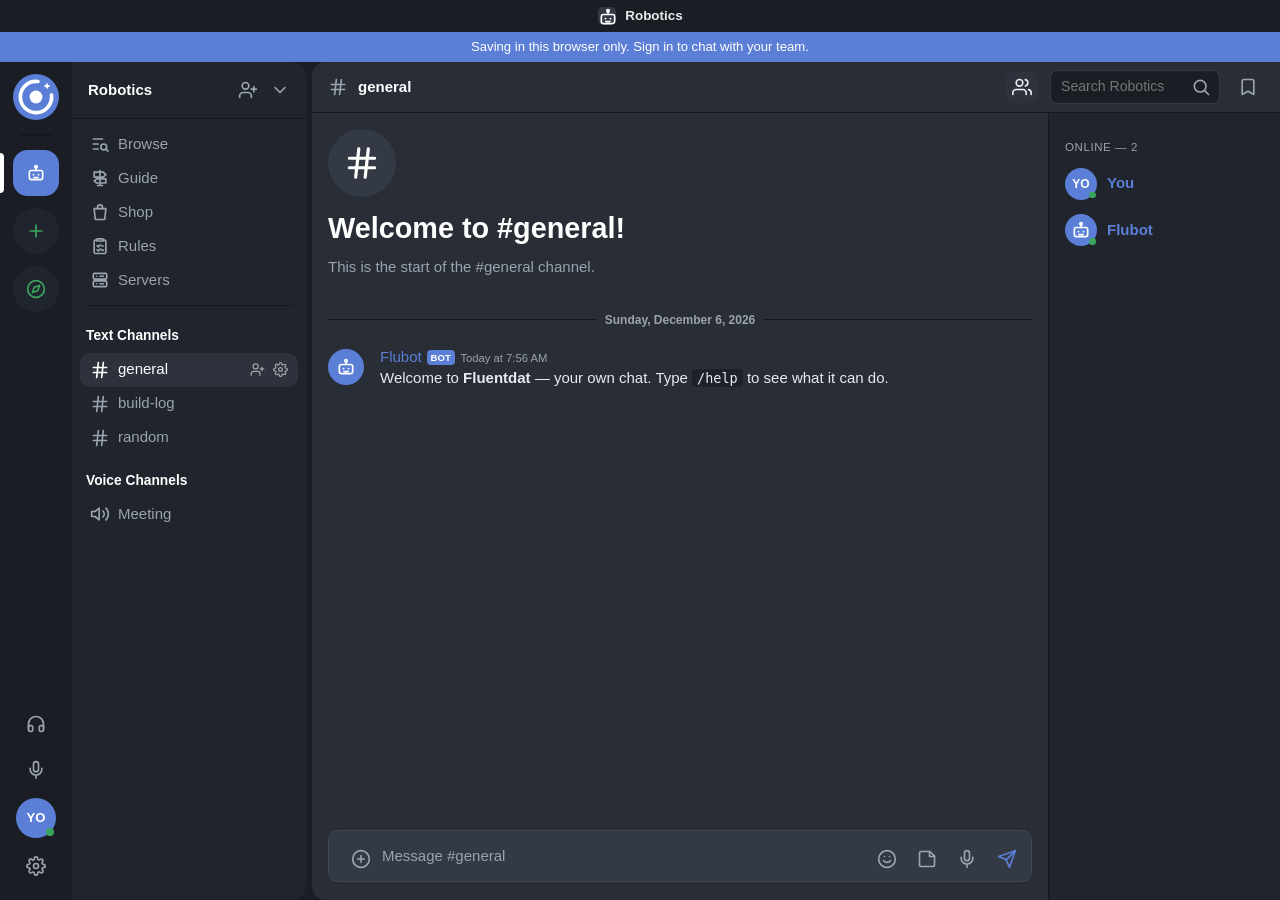
==== commit 8a9f045b: "Fluentdat: the status bubble floats over every profile card (a thought from the picture's corner, ov" ====
--- a/index.html
+++ b/index.html
@@ -9,7 +9,7 @@
   <link rel="apple-touch-icon" href="icons/apple-touch-icon.png">
   <meta name="theme-color" content="#1a1d23">
   <meta name="description" content="A chat app I am building, Discord style, on GitHub Pages.">
-  <link rel="stylesheet" href="app.css?v=29c192dc">
+  <link rel="stylesheet" href="app.css?v=8ab39e1b">
 </head>
 <body>
   <button class="banner" id="banner"></button>
@@ -48,30 +48,30 @@
   </div>
   <div id="ring" hidden></div>
   <script type="importmap">{ "imports": {
-    "./anim.js": "./anim.js?v=29c192dc",
-    "./app.js": "./app.js?v=29c192dc",
-    "./backend.js": "./backend.js?v=29c192dc",
-    "./badges.js": "./badges.js?v=29c192dc",
-    "./calls.js": "./calls.js?v=29c192dc",
-    "./color.js": "./color.js?v=29c192dc",
-    "./config.js": "./config.js?v=29c192dc",
-    "./datbux.js": "./datbux.js?v=29c192dc",
-    "./embeds.js": "./embeds.js?v=29c192dc",
-    "./emoji-data.js": "./emoji-data.js?v=29c192dc",
-    "./format.js": "./format.js?v=29c192dc",
-    "./github.js": "./github.js?v=29c192dc",
-    "./logo.js": "./logo.js?v=29c192dc",
-    "./media.js": "./media.js?v=29c192dc",
-    "./namestyle.js": "./namestyle.js?v=29c192dc",
-    "./picker.js": "./picker.js?v=29c192dc",
-    "./plates.js": "./plates.js?v=29c192dc",
-    "./profilekit.js": "./profilekit.js?v=29c192dc",
-    "./shop.js": "./shop.js?v=29c192dc",
-    "./store.js": "./store.js?v=29c192dc",
-    "./supabase.js": "./supabase.js?v=29c192dc",
-    "./tags.js": "./tags.js?v=29c192dc",
-    "./ui.js": "./ui.js?v=29c192dc"
+    "./anim.js": "./anim.js?v=8ab39e1b",
+    "./app.js": "./app.js?v=8ab39e1b",
+    "./backend.js": "./backend.js?v=8ab39e1b",
+    "./badges.js": "./badges.js?v=8ab39e1b",
+    "./calls.js": "./calls.js?v=8ab39e1b",
+    "./color.js": "./color.js?v=8ab39e1b",
+    "./config.js": "./config.js?v=8ab39e1b",
+    "./datbux.js": "./datbux.js?v=8ab39e1b",
+    "./embeds.js": "./embeds.js?v=8ab39e1b",
+    "./emoji-data.js": "./emoji-data.js?v=8ab39e1b",
+    "./format.js": "./format.js?v=8ab39e1b",
+    "./github.js": "./github.js?v=8ab39e1b",
+    "./logo.js": "./logo.js?v=8ab39e1b",
+    "./media.js": "./media.js?v=8ab39e1b",
+    "./namestyle.js": "./namestyle.js?v=8ab39e1b",
+    "./picker.js": "./picker.js?v=8ab39e1b",
+    "./plates.js": "./plates.js?v=8ab39e1b",
+    "./profilekit.js": "./profilekit.js?v=8ab39e1b",
+    "./shop.js": "./shop.js?v=8ab39e1b",
+    "./store.js": "./store.js?v=8ab39e1b",
+    "./supabase.js": "./supabase.js?v=8ab39e1b",
+    "./tags.js": "./tags.js?v=8ab39e1b",
+    "./ui.js": "./ui.js?v=8ab39e1b"
   } }</script>
-  <script type="module" src="app.js?v=29c192dc"></script>
+  <script type="module" src="app.js?v=8ab39e1b"></script>
 </body>
 </html>
--- a/app.css
+++ b/app.css
@@ -1432,7 +1432,8 @@
 .pe-cav { position: relative; flex: none; }
 .pe-names { flex: 1; min-width: 0; display: grid; gap: 4px; justify-items: start; }
 .pe-bub:empty { display: none; }
-.pe-bub .p-bubble { position: static; max-width: 100%; margin-top: 2px; padding: 5px 10px; font-size: .8rem; } .pe-bub .p-bubble i { display: none; }
+.pe-id { position: relative; } .pe-id > .pe-bub { position: absolute; z-index: 6; left: calc(16px + 92px * .8); bottom: calc(100% - 4px); max-width: calc(100% - 32px - 92px * .8); }
+.pe-bub .p-bubble { position: relative; left: auto; top: auto; max-width: 100%; padding: 7px 11px; font-size: .82rem; }
 .pe-cbody { padding: 0 16px 18px; display: grid; gap: 10px; }
 .pe-name { justify-self: start; display: inline-flex; align-items: center; gap: 8px; max-width: 100%; margin-left: -6px; padding: 2px 6px; border-radius: 8px; font-size: 1.5rem; font-weight: 800; color: var(--bright); text-align: left; }
 .pe-name:hover { background: var(--hover); } .pe-name > span:first-child { min-width: 0; overflow: hidden; text-overflow: ellipsis; white-space: nowrap; }
@@ -2169,8 +2170,11 @@
 .pc-name { font-size: 1.35rem; font-weight: 800; color: var(--bright); text-align: left; padding: 0; line-height: 1.2; display: inline-flex; align-items: center; gap: 6px; max-width: 100%; overflow-wrap: anywhere; }
 button.pc-name:hover { text-decoration: underline; }
 .pc-login { color: var(--text); font-size: .86rem; } .pc-pro { color: var(--muted); font-size: .82rem; }
-.pc-names .p-bubble { position: static; max-width: 100%; margin-top: 6px; padding: 5px 10px; font-size: .8rem; }
-.pc-names .p-bubble i { display: none; }
+/* (the bubble floats over the card: a thought from the picture's top corner, over the banner) */
+.pc-id { position: relative; }
+.pc-id > .p-bubble { left: calc(var(--pc-pad, 16px) + var(--pc-size, 72px) * .8); top: auto; bottom: calc(100% - 4px); padding: 7px 11px; font-size: .82rem;
+  max-width: calc(100% - var(--pc-pad, 16px) * 2 - var(--pc-size, 72px) * .8); }
+.fp-card2 .pc-id { --pc-pad: 18px; }
 .pc-sec { margin: 0 16px; padding: 12px 0; border-top: 1px solid var(--edge-soft); font-size: .875rem; }
 .pc-sec:not(:has(> :not(.pc-slot):not([hidden]))) { display: none; }
 .pc-sec h4 { margin: 0 0 6px; font-size: .72rem; text-transform: uppercase; letter-spacing: .04em; color: var(--muted); font-weight: 700; }
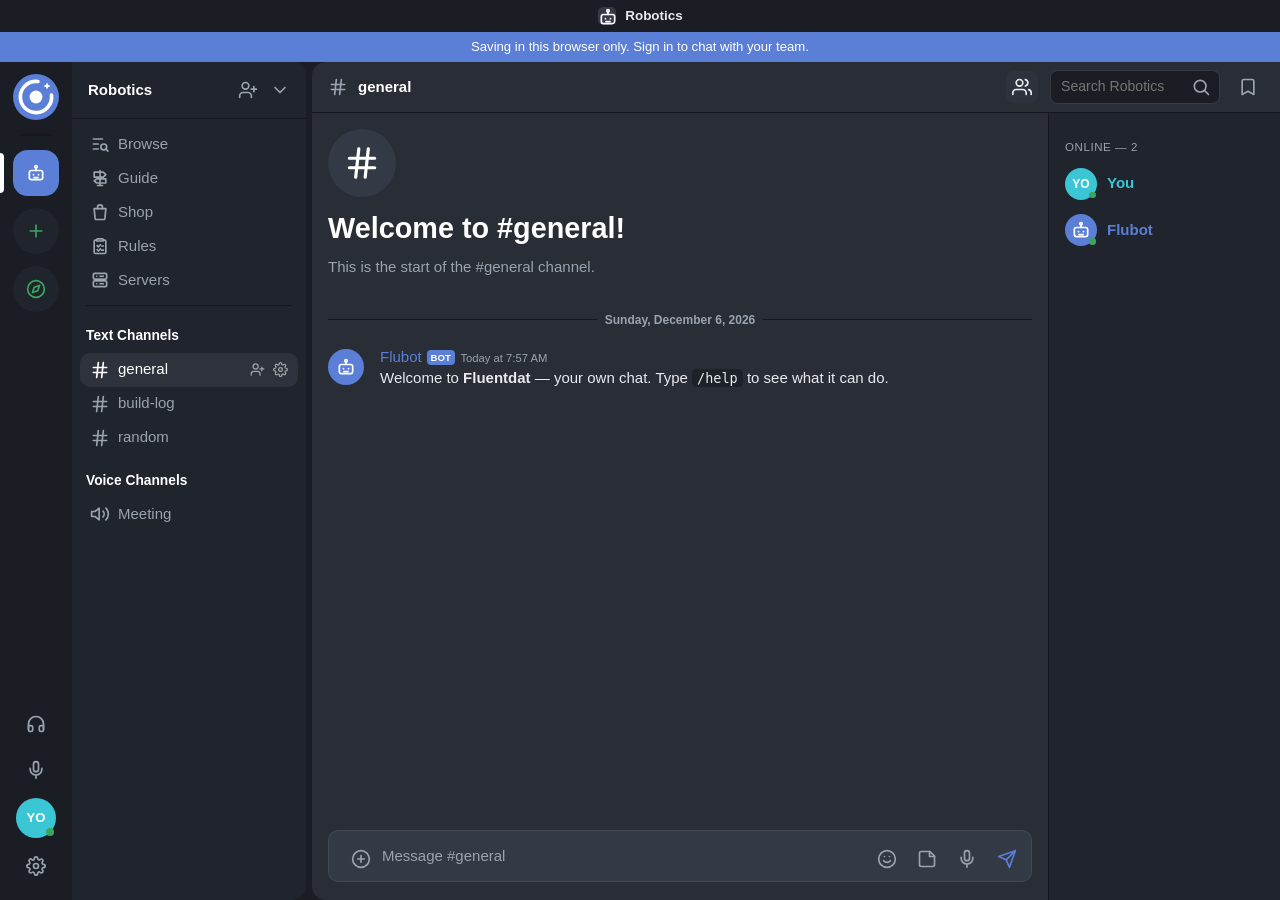
==== commit cd3406fd: "Fluentdat: linked channels (a text channel linked with channels in other servers, up to 10: what's s" ====
--- a/index.html
+++ b/index.html
@@ -9,7 +9,7 @@
   <link rel="apple-touch-icon" href="icons/apple-touch-icon.png">
   <meta name="theme-color" content="#1a1d23">
   <meta name="description" content="A chat app I am building, Discord style, on GitHub Pages.">
-  <link rel="stylesheet" href="app.css?v=8ab39e1b">
+  <link rel="stylesheet" href="app.css?v=ba501919">
 </head>
 <body>
   <button class="banner" id="banner"></button>
@@ -48,30 +48,30 @@
   </div>
   <div id="ring" hidden></div>
   <script type="importmap">{ "imports": {
-    "./anim.js": "./anim.js?v=8ab39e1b",
-    "./app.js": "./app.js?v=8ab39e1b",
-    "./backend.js": "./backend.js?v=8ab39e1b",
-    "./badges.js": "./badges.js?v=8ab39e1b",
-    "./calls.js": "./calls.js?v=8ab39e1b",
-    "./color.js": "./color.js?v=8ab39e1b",
-    "./config.js": "./config.js?v=8ab39e1b",
-    "./datbux.js": "./datbux.js?v=8ab39e1b",
-    "./embeds.js": "./embeds.js?v=8ab39e1b",
-    "./emoji-data.js": "./emoji-data.js?v=8ab39e1b",
-    "./format.js": "./format.js?v=8ab39e1b",
-    "./github.js": "./github.js?v=8ab39e1b",
-    "./logo.js": "./logo.js?v=8ab39e1b",
-    "./media.js": "./media.js?v=8ab39e1b",
-    "./namestyle.js": "./namestyle.js?v=8ab39e1b",
-    "./picker.js": "./picker.js?v=8ab39e1b",
-    "./plates.js": "./plates.js?v=8ab39e1b",
-    "./profilekit.js": "./profilekit.js?v=8ab39e1b",
-    "./shop.js": "./shop.js?v=8ab39e1b",
-    "./store.js": "./store.js?v=8ab39e1b",
-    "./supabase.js": "./supabase.js?v=8ab39e1b",
-    "./tags.js": "./tags.js?v=8ab39e1b",
-    "./ui.js": "./ui.js?v=8ab39e1b"
+    "./anim.js": "./anim.js?v=ba501919",
+    "./app.js": "./app.js?v=ba501919",
+    "./backend.js": "./backend.js?v=ba501919",
+    "./badges.js": "./badges.js?v=ba501919",
+    "./calls.js": "./calls.js?v=ba501919",
+    "./color.js": "./color.js?v=ba501919",
+    "./config.js": "./config.js?v=ba501919",
+    "./datbux.js": "./datbux.js?v=ba501919",
+    "./embeds.js": "./embeds.js?v=ba501919",
+    "./emoji-data.js": "./emoji-data.js?v=ba501919",
+    "./format.js": "./format.js?v=ba501919",
+    "./github.js": "./github.js?v=ba501919",
+    "./logo.js": "./logo.js?v=ba501919",
+    "./media.js": "./media.js?v=ba501919",
+    "./namestyle.js": "./namestyle.js?v=ba501919",
+    "./picker.js": "./picker.js?v=ba501919",
+    "./plates.js": "./plates.js?v=ba501919",
+    "./profilekit.js": "./profilekit.js?v=ba501919",
+    "./shop.js": "./shop.js?v=ba501919",
+    "./store.js": "./store.js?v=ba501919",
+    "./supabase.js": "./supabase.js?v=ba501919",
+    "./tags.js": "./tags.js?v=ba501919",
+    "./ui.js": "./ui.js?v=ba501919"
   } }</script>
-  <script type="module" src="app.js?v=8ab39e1b"></script>
+  <script type="module" src="app.js?v=ba501919"></script>
 </body>
 </html>
--- a/app.css
+++ b/app.css
@@ -2492,3 +2492,22 @@
 /* Round T: ways to sign in (My Account), each with its own mark */
 .sw-ways .sw-ic { width: 32px; height: 32px; flex: none; display: grid; place-items: center; border-radius: 8px; background: var(--input); color: var(--text); }
 .sw-ways .sw-ic .bi { width: 32px; height: 32px; border-radius: 8px; }
+/* Round U: linked channels. A copy is one line ("#build-log / Trix / 3:41 PM / motor mount is printed"), its parts as
+   Customize → Messages sets them; the Linked Channels window lists the channels and holds the code */
+.msg.linked > .body { grid-row: 2; }
+.ln-line { line-height: 1.45; overflow-wrap: anywhere; }
+.ln-line .ln-ic { display: inline-flex; vertical-align: -2px; color: var(--muted); margin-right: 6px; }
+.ln-line .ln-sv, .ln-line .ln-ch { color: var(--muted); font-weight: 600; }
+.ln-line button.ln-ch { background: none; border: 0; padding: 0; font: inherit; color: var(--muted); cursor: pointer; }
+.ln-line button.ln-ch:hover { color: var(--bright); text-decoration: underline; }
+.ln-line .ln-who { font-weight: 600; color: var(--who, var(--bright)); }
+.ln-line .ln-who.known { cursor: pointer; } .ln-line .ln-who.known:hover { text-decoration: underline; }
+.ln-line .ln-when { color: var(--muted); font-size: .85em; }
+.ln-line .ln-sep { color: var(--muted); white-space: pre; }
+.ln-line .ln-text { display: inline; } .ln-line .ln-text > .para:first-child { display: inline; }      /* (its first line stays on the line) */
+.ln-sample { display: block; margin: 4px 0 6px; padding: 8px 12px; border: 1px solid var(--edge); border-radius: 10px; background: var(--input); }
+.link-dlg .ln-list .it { display: flex; align-items: center; gap: 10px; }
+.link-dlg .ln-list .nm3 { flex: 1; min-width: 0; overflow: hidden; text-overflow: ellipsis; white-space: nowrap; }
+.link-dlg .ln-code { display: flex; align-items: center; gap: 8px; flex-wrap: wrap; }
+.link-dlg .ln-code code { font-family: ui-monospace, Menlo, monospace; font-size: 1.05rem; letter-spacing: .06em; padding: 6px 10px; border-radius: 8px; background: var(--input); border: 1px solid var(--edge); color: var(--bright); user-select: all; }
+.link-dlg .ln-join { display: flex; gap: 8px; } .link-dlg .ln-join input { flex: 1; min-width: 0; }
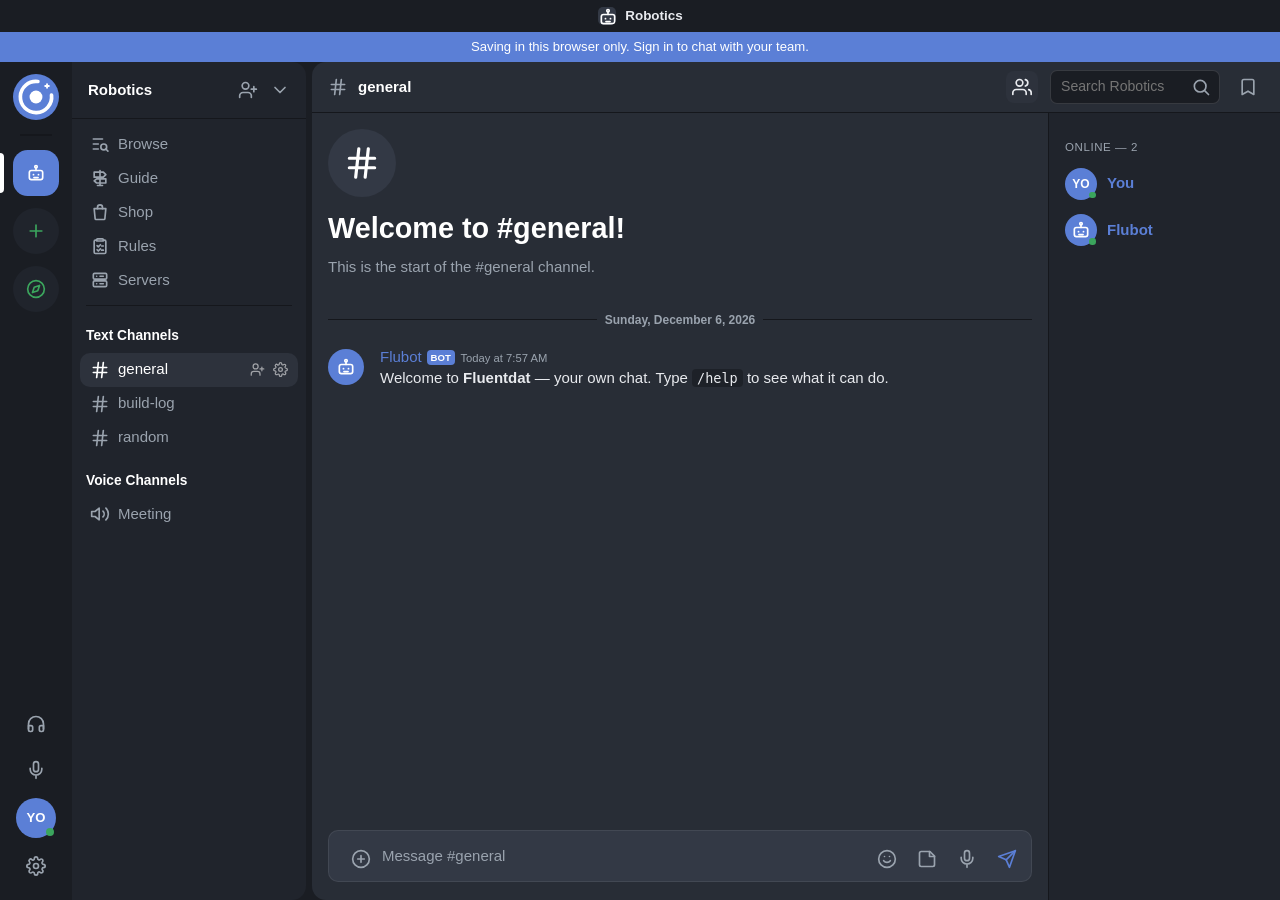
==== commit a99cf61b: "Fluentdat: Discord channels linked too (up to 10 a channel): what's said on Discord shows here as on" ====
--- a/index.html
+++ b/index.html
@@ -9,7 +9,7 @@
   <link rel="apple-touch-icon" href="icons/apple-touch-icon.png">
   <meta name="theme-color" content="#1a1d23">
   <meta name="description" content="A chat app I am building, Discord style, on GitHub Pages.">
-  <link rel="stylesheet" href="app.css?v=ba501919">
+  <link rel="stylesheet" href="app.css?v=abee2ee7">
 </head>
 <body>
   <button class="banner" id="banner"></button>
@@ -48,30 +48,30 @@
   </div>
   <div id="ring" hidden></div>
   <script type="importmap">{ "imports": {
-    "./anim.js": "./anim.js?v=ba501919",
-    "./app.js": "./app.js?v=ba501919",
-    "./backend.js": "./backend.js?v=ba501919",
-    "./badges.js": "./badges.js?v=ba501919",
-    "./calls.js": "./calls.js?v=ba501919",
-    "./color.js": "./color.js?v=ba501919",
-    "./config.js": "./config.js?v=ba501919",
-    "./datbux.js": "./datbux.js?v=ba501919",
-    "./embeds.js": "./embeds.js?v=ba501919",
-    "./emoji-data.js": "./emoji-data.js?v=ba501919",
-    "./format.js": "./format.js?v=ba501919",
-    "./github.js": "./github.js?v=ba501919",
-    "./logo.js": "./logo.js?v=ba501919",
-    "./media.js": "./media.js?v=ba501919",
-    "./namestyle.js": "./namestyle.js?v=ba501919",
-    "./picker.js": "./picker.js?v=ba501919",
-    "./plates.js": "./plates.js?v=ba501919",
-    "./profilekit.js": "./profilekit.js?v=ba501919",
-    "./shop.js": "./shop.js?v=ba501919",
-    "./store.js": "./store.js?v=ba501919",
-    "./supabase.js": "./supabase.js?v=ba501919",
-    "./tags.js": "./tags.js?v=ba501919",
-    "./ui.js": "./ui.js?v=ba501919"
+    "./anim.js": "./anim.js?v=abee2ee7",
+    "./app.js": "./app.js?v=abee2ee7",
+    "./backend.js": "./backend.js?v=abee2ee7",
+    "./badges.js": "./badges.js?v=abee2ee7",
+    "./calls.js": "./calls.js?v=abee2ee7",
+    "./color.js": "./color.js?v=abee2ee7",
+    "./config.js": "./config.js?v=abee2ee7",
+    "./datbux.js": "./datbux.js?v=abee2ee7",
+    "./embeds.js": "./embeds.js?v=abee2ee7",
+    "./emoji-data.js": "./emoji-data.js?v=abee2ee7",
+    "./format.js": "./format.js?v=abee2ee7",
+    "./github.js": "./github.js?v=abee2ee7",
+    "./logo.js": "./logo.js?v=abee2ee7",
+    "./media.js": "./media.js?v=abee2ee7",
+    "./namestyle.js": "./namestyle.js?v=abee2ee7",
+    "./picker.js": "./picker.js?v=abee2ee7",
+    "./plates.js": "./plates.js?v=abee2ee7",
+    "./profilekit.js": "./profilekit.js?v=abee2ee7",
+    "./shop.js": "./shop.js?v=abee2ee7",
+    "./store.js": "./store.js?v=abee2ee7",
+    "./supabase.js": "./supabase.js?v=abee2ee7",
+    "./tags.js": "./tags.js?v=abee2ee7",
+    "./ui.js": "./ui.js?v=abee2ee7"
   } }</script>
-  <script type="module" src="app.js?v=ba501919"></script>
+  <script type="module" src="app.js?v=abee2ee7"></script>
 </body>
 </html>
--- a/app.css
+++ b/app.css
@@ -2511,3 +2511,11 @@
 .link-dlg .ln-code { display: flex; align-items: center; gap: 8px; flex-wrap: wrap; }
 .link-dlg .ln-code code { font-family: ui-monospace, Menlo, monospace; font-size: 1.05rem; letter-spacing: .06em; padding: 6px 10px; border-radius: 8px; background: var(--input); border: 1px solid var(--edge); color: var(--bright); user-select: all; }
 .link-dlg .ln-join { display: flex; gap: 8px; } .link-dlg .ln-join input { flex: 1; min-width: 0; }
+/* Round V: Discord channels linked too. Their lines carry Discord's mark instead of the link, and Linked Channels lists
+   them, with how to add one (the bot, a webhook) */
+.ln-line .ln-ic.dc { color: #5865f2; }
+.link-dlg .dc-h { display: flex; align-items: center; gap: 6px; }
+.link-dlg .dc-mark { display: inline-flex; flex: none; color: #5865f2; }
+.link-dlg .dc-err { margin: -2px 0 6px 27px; color: #ed4245; }
+.link-dlg .dc-steps { margin: 4px 0 10px; padding-left: 20px; color: var(--muted); line-height: 1.55; }
+.link-dlg .dc-steps a { color: var(--bright); font-weight: 600; }
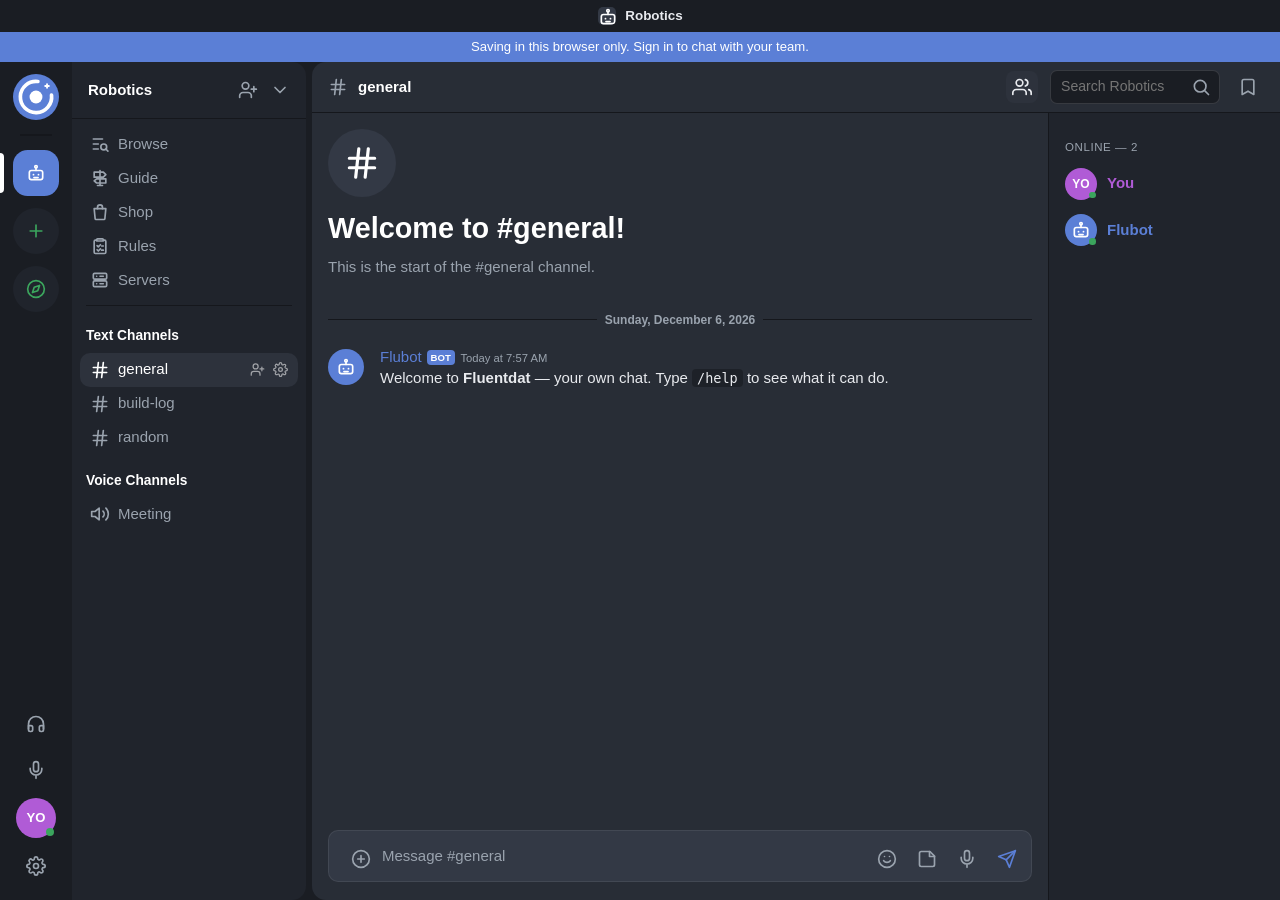
==== commit 9190acf5: "Fluentdat: a linked message under a heading (who said it, then the channel and time, a line, and the" ====
--- a/index.html
+++ b/index.html
@@ -9,7 +9,7 @@
   <link rel="apple-touch-icon" href="icons/apple-touch-icon.png">
   <meta name="theme-color" content="#1a1d23">
   <meta name="description" content="A chat app I am building, Discord style, on GitHub Pages.">
-  <link rel="stylesheet" href="app.css?v=abee2ee7">
+  <link rel="stylesheet" href="app.css?v=fd244904">
 </head>
 <body>
   <button class="banner" id="banner"></button>
@@ -48,30 +48,30 @@
   </div>
   <div id="ring" hidden></div>
   <script type="importmap">{ "imports": {
-    "./anim.js": "./anim.js?v=abee2ee7",
-    "./app.js": "./app.js?v=abee2ee7",
-    "./backend.js": "./backend.js?v=abee2ee7",
-    "./badges.js": "./badges.js?v=abee2ee7",
-    "./calls.js": "./calls.js?v=abee2ee7",
-    "./color.js": "./color.js?v=abee2ee7",
-    "./config.js": "./config.js?v=abee2ee7",
-    "./datbux.js": "./datbux.js?v=abee2ee7",
-    "./embeds.js": "./embeds.js?v=abee2ee7",
-    "./emoji-data.js": "./emoji-data.js?v=abee2ee7",
-    "./format.js": "./format.js?v=abee2ee7",
-    "./github.js": "./github.js?v=abee2ee7",
-    "./logo.js": "./logo.js?v=abee2ee7",
-    "./media.js": "./media.js?v=abee2ee7",
-    "./namestyle.js": "./namestyle.js?v=abee2ee7",
-    "./picker.js": "./picker.js?v=abee2ee7",
-    "./plates.js": "./plates.js?v=abee2ee7",
-    "./profilekit.js": "./profilekit.js?v=abee2ee7",
-    "./shop.js": "./shop.js?v=abee2ee7",
-    "./store.js": "./store.js?v=abee2ee7",
-    "./supabase.js": "./supabase.js?v=abee2ee7",
-    "./tags.js": "./tags.js?v=abee2ee7",
-    "./ui.js": "./ui.js?v=abee2ee7"
+    "./anim.js": "./anim.js?v=fd244904",
+    "./app.js": "./app.js?v=fd244904",
+    "./backend.js": "./backend.js?v=fd244904",
+    "./badges.js": "./badges.js?v=fd244904",
+    "./calls.js": "./calls.js?v=fd244904",
+    "./color.js": "./color.js?v=fd244904",
+    "./config.js": "./config.js?v=fd244904",
+    "./datbux.js": "./datbux.js?v=fd244904",
+    "./embeds.js": "./embeds.js?v=fd244904",
+    "./emoji-data.js": "./emoji-data.js?v=fd244904",
+    "./format.js": "./format.js?v=fd244904",
+    "./github.js": "./github.js?v=fd244904",
+    "./logo.js": "./logo.js?v=fd244904",
+    "./media.js": "./media.js?v=fd244904",
+    "./namestyle.js": "./namestyle.js?v=fd244904",
+    "./picker.js": "./picker.js?v=fd244904",
+    "./plates.js": "./plates.js?v=fd244904",
+    "./profilekit.js": "./profilekit.js?v=fd244904",
+    "./shop.js": "./shop.js?v=fd244904",
+    "./store.js": "./store.js?v=fd244904",
+    "./supabase.js": "./supabase.js?v=fd244904",
+    "./tags.js": "./tags.js?v=fd244904",
+    "./ui.js": "./ui.js?v=fd244904"
   } }</script>
-  <script type="module" src="app.js?v=abee2ee7"></script>
+  <script type="module" src="app.js?v=fd244904"></script>
 </body>
 </html>
--- a/app.css
+++ b/app.css
@@ -2519,3 +2519,16 @@
 .link-dlg .dc-err { margin: -2px 0 6px 27px; color: #ed4245; }
 .link-dlg .dc-steps { margin: 4px 0 10px; padding-left: 20px; color: var(--muted); line-height: 1.55; }
 .link-dlg .dc-steps a { color: var(--bright); font-weight: 600; }
+/* Round W: a linked message under a heading (Customize → Messages → How they look): who said it, then where and when,
+   small, with a line under it if you like; the message itself below, as any message's */
+.ln-head { display: flex; align-items: baseline; gap: 8px; flex-wrap: wrap; line-height: 1.375; }
+.ln-head .ln-ic { display: inline-flex; align-self: center; color: var(--muted); }
+.ln-head .ln-ic.dc { color: #5865f2; }
+.ln-head .ln-who { font-weight: 600; color: var(--who, var(--bright)); }
+.ln-head .ln-who.known { cursor: pointer; } .ln-head .ln-who.known:hover { text-decoration: underline; }
+.ln-head .ln-where { color: var(--muted); font-size: .75rem; }
+.ln-head .ln-sv, .ln-head .ln-ch { color: var(--muted); font-weight: 600; }
+.ln-head button.ln-ch { background: none; border: 0; padding: 0; font: inherit; cursor: pointer; }
+.ln-head button.ln-ch:hover { color: var(--bright); text-decoration: underline; }
+.ln-head .ln-sep { white-space: pre; }
+.ln-rule { height: 1px; margin: 4px 0 5px; background: color-mix(in srgb, var(--text) 26%, transparent); }
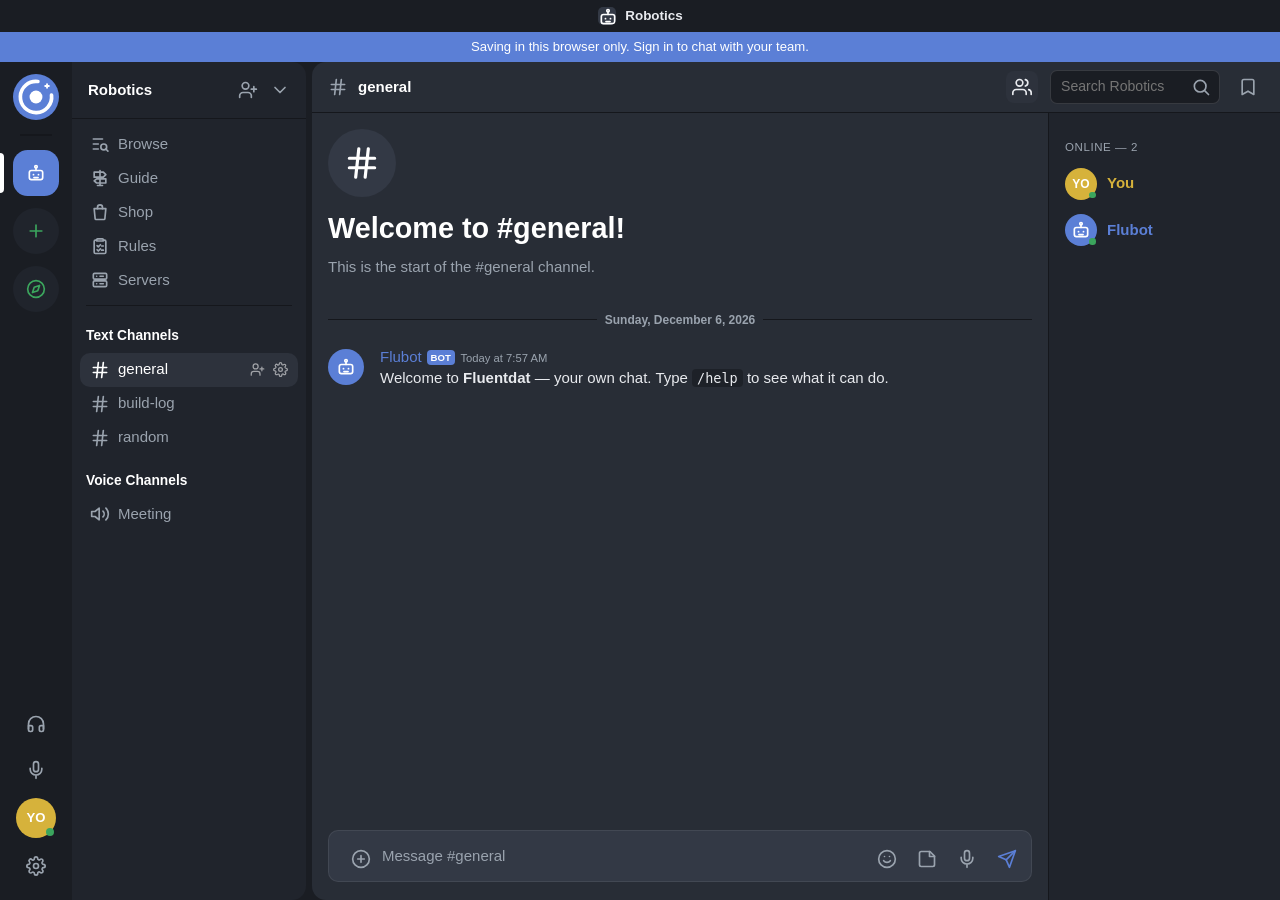
==== commit 8c7b230a: "Fluentdat: a hundred more avatar decorations in the Shop (132 in all: rings, ears and horns, hats, g" ====
--- a/index.html
+++ b/index.html
@@ -9,7 +9,7 @@
   <link rel="apple-touch-icon" href="icons/apple-touch-icon.png">
   <meta name="theme-color" content="#1a1d23">
   <meta name="description" content="A chat app I am building, Discord style, on GitHub Pages.">
-  <link rel="stylesheet" href="app.css?v=fd244904">
+  <link rel="stylesheet" href="app.css?v=02b9fff7">
 </head>
 <body>
   <button class="banner" id="banner"></button>
@@ -48,30 +48,31 @@
   </div>
   <div id="ring" hidden></div>
   <script type="importmap">{ "imports": {
-    "./anim.js": "./anim.js?v=fd244904",
-    "./app.js": "./app.js?v=fd244904",
-    "./backend.js": "./backend.js?v=fd244904",
-    "./badges.js": "./badges.js?v=fd244904",
-    "./calls.js": "./calls.js?v=fd244904",
-    "./color.js": "./color.js?v=fd244904",
-    "./config.js": "./config.js?v=fd244904",
-    "./datbux.js": "./datbux.js?v=fd244904",
-    "./embeds.js": "./embeds.js?v=fd244904",
-    "./emoji-data.js": "./emoji-data.js?v=fd244904",
-    "./format.js": "./format.js?v=fd244904",
-    "./github.js": "./github.js?v=fd244904",
-    "./logo.js": "./logo.js?v=fd244904",
-    "./media.js": "./media.js?v=fd244904",
-    "./namestyle.js": "./namestyle.js?v=fd244904",
-    "./picker.js": "./picker.js?v=fd244904",
-    "./plates.js": "./plates.js?v=fd244904",
-    "./profilekit.js": "./profilekit.js?v=fd244904",
-    "./shop.js": "./shop.js?v=fd244904",
-    "./store.js": "./store.js?v=fd244904",
-    "./supabase.js": "./supabase.js?v=fd244904",
-    "./tags.js": "./tags.js?v=fd244904",
-    "./ui.js": "./ui.js?v=fd244904"
+    "./anim.js": "./anim.js?v=02b9fff7",
+    "./app.js": "./app.js?v=02b9fff7",
+    "./backend.js": "./backend.js?v=02b9fff7",
+    "./badges.js": "./badges.js?v=02b9fff7",
+    "./calls.js": "./calls.js?v=02b9fff7",
+    "./color.js": "./color.js?v=02b9fff7",
+    "./config.js": "./config.js?v=02b9fff7",
+    "./datbux.js": "./datbux.js?v=02b9fff7",
+    "./decorations.js": "./decorations.js?v=02b9fff7",
+    "./embeds.js": "./embeds.js?v=02b9fff7",
+    "./emoji-data.js": "./emoji-data.js?v=02b9fff7",
+    "./format.js": "./format.js?v=02b9fff7",
+    "./github.js": "./github.js?v=02b9fff7",
+    "./logo.js": "./logo.js?v=02b9fff7",
+    "./media.js": "./media.js?v=02b9fff7",
+    "./namestyle.js": "./namestyle.js?v=02b9fff7",
+    "./picker.js": "./picker.js?v=02b9fff7",
+    "./plates.js": "./plates.js?v=02b9fff7",
+    "./profilekit.js": "./profilekit.js?v=02b9fff7",
+    "./shop.js": "./shop.js?v=02b9fff7",
+    "./store.js": "./store.js?v=02b9fff7",
+    "./supabase.js": "./supabase.js?v=02b9fff7",
+    "./tags.js": "./tags.js?v=02b9fff7",
+    "./ui.js": "./ui.js?v=02b9fff7"
   } }</script>
-  <script type="module" src="app.js?v=fd244904"></script>
+  <script type="module" src="app.js?v=02b9fff7"></script>
 </body>
 </html>
--- a/app.css
+++ b/app.css
@@ -2266,6 +2266,13 @@
 .deco .d-flash { animation: d-flash 2.4s steps(1) infinite; } @keyframes d-flash { 0%, 100% { opacity: 1; } 8% { opacity: .2; } 12% { opacity: 1; } 16% { opacity: .4; } }
 .deco .d-hue { animation: d-hue 6s steps(6) infinite; } @keyframes d-hue { to { filter: hue-rotate(360deg); } }
 .deco .d-glint { animation: d-glint 3.4s ease-in-out infinite; } @keyframes d-glint { 0%, 70%, 100% { opacity: .15; } 80% { opacity: 1; } }
+/* (the hundred more, decorations.js: turning the other way, a propeller, rain, blinking lights, a visor's light, wings) */
+.deco .d-spin-rev { transform-origin: 65px 65px; animation: d-spin 10s linear infinite reverse; }
+.deco .d-prop { transform-box: fill-box; transform-origin: center; animation: d-prop .35s linear infinite; } @keyframes d-prop { 50% { transform: scaleX(.12); } }
+.deco .d-fall { animation: d-fall 1.4s linear infinite; } @keyframes d-fall { from { transform: translateY(-2px); opacity: 1; } to { transform: translateY(14px); opacity: 0; } }
+.deco .d-blink { animation: d-blink 1.6s steps(1) infinite; } @keyframes d-blink { 50% { opacity: .3; } }
+.deco .d-visor { animation: d-visor 3s ease-in-out infinite; } @keyframes d-visor { 50% { transform: translateX(58px); } }
+.deco .d-flutter { transform-box: fill-box; transform-origin: center; animation: d-flutter .5s ease-in-out infinite alternate; } @keyframes d-flutter { to { transform: scaleX(.35); } }
 /* ---------- the Shop's newer profile effects ---------- */
 @keyframes pfx-wander { to { translate: var(--drift) calc(var(--drift) * -1); } }
 @keyframes pfx-flap { to { transform: scaleX(.25); } }
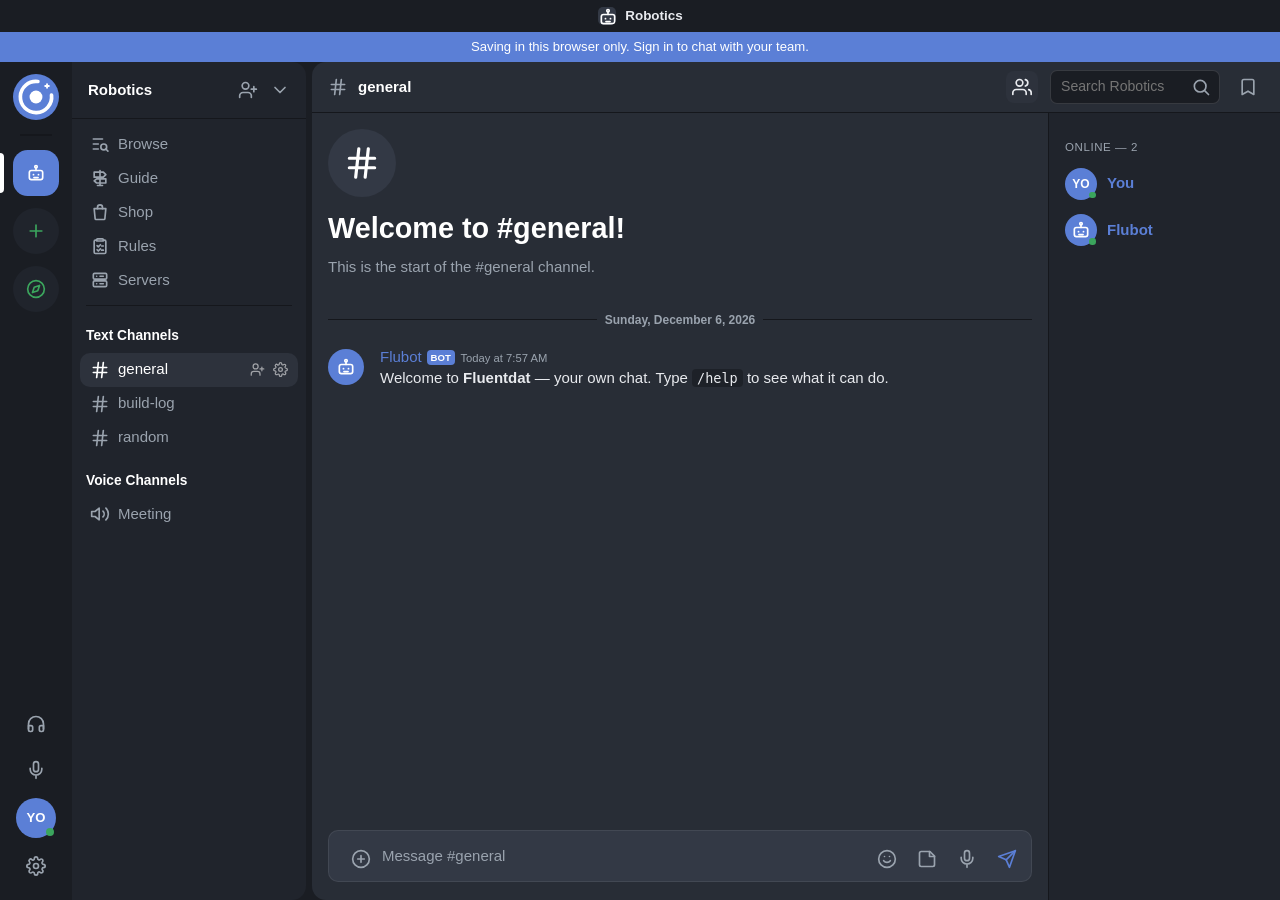
==== commit cc43e3e6: "Fluentdat: the hundred more avatar decorations and the new bundle prices back in the Shop (as they w" ====
(no text change in the page or its own stylesheets)
